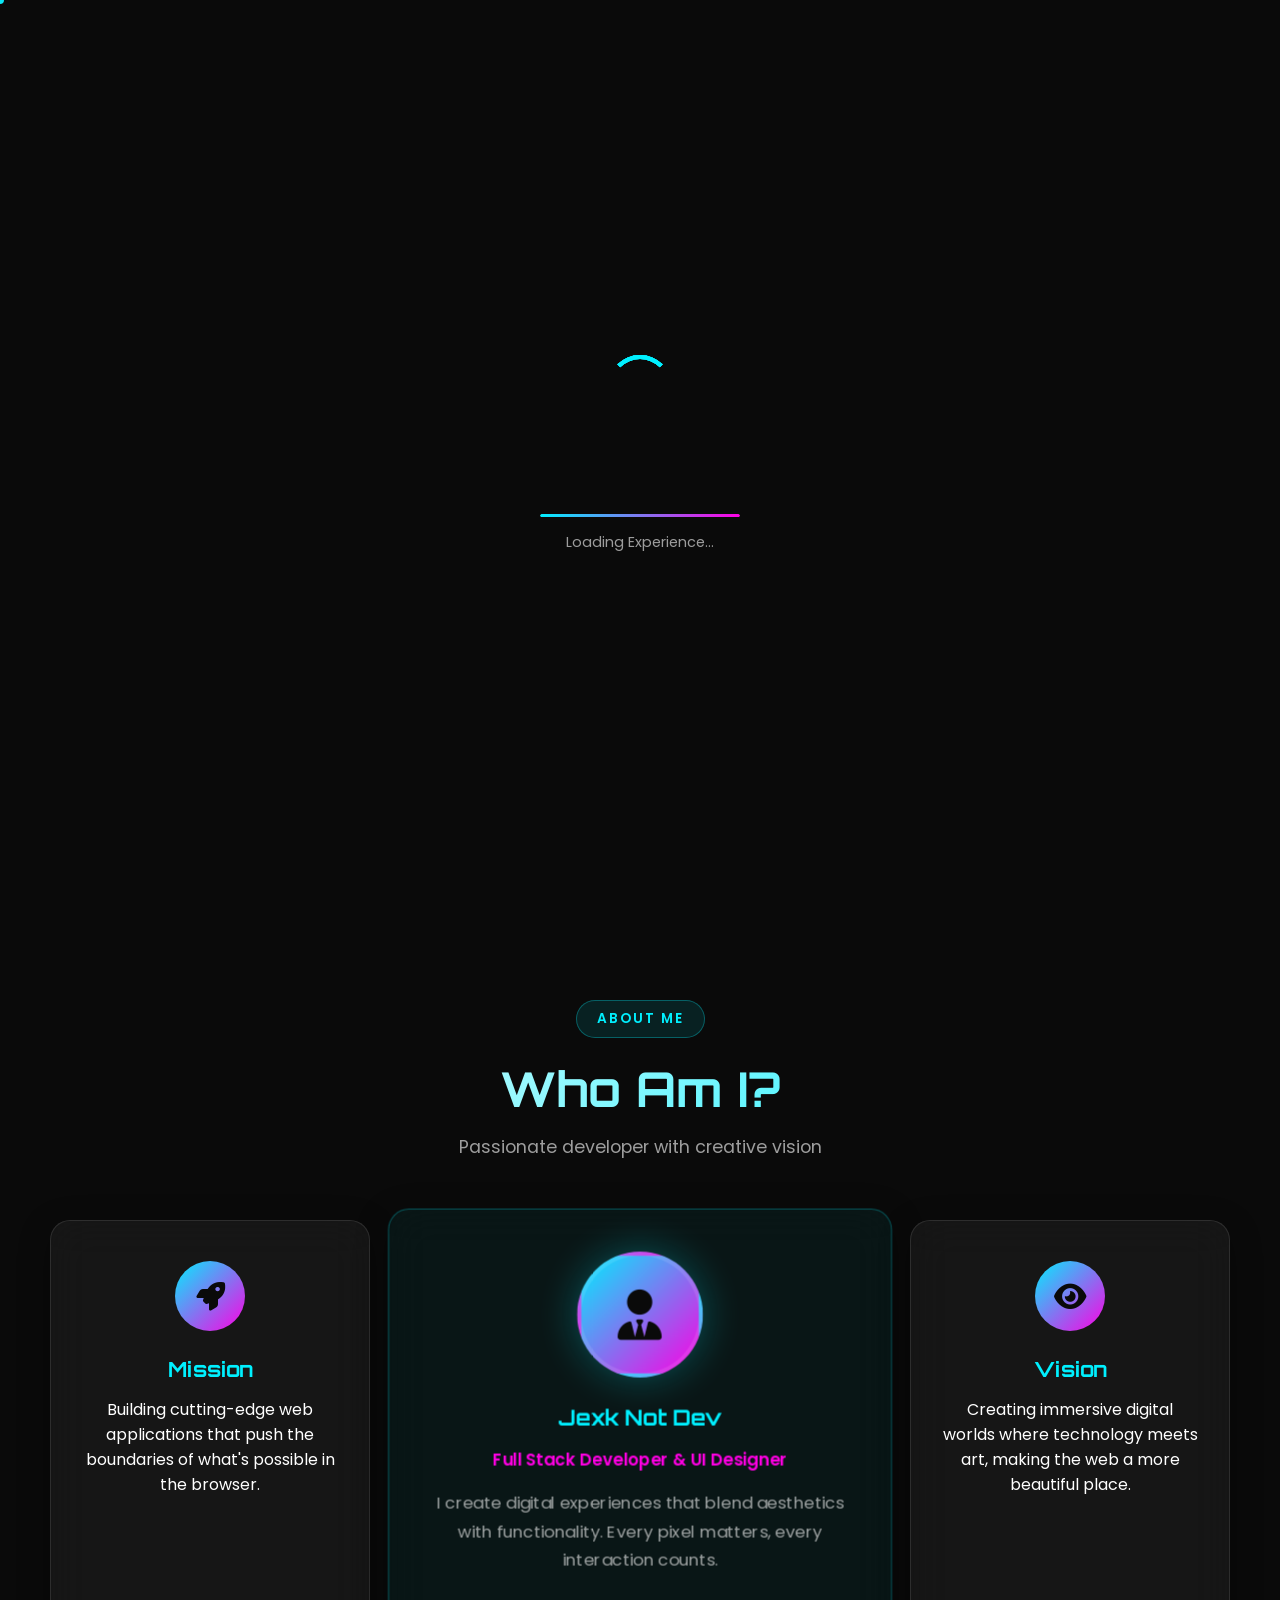
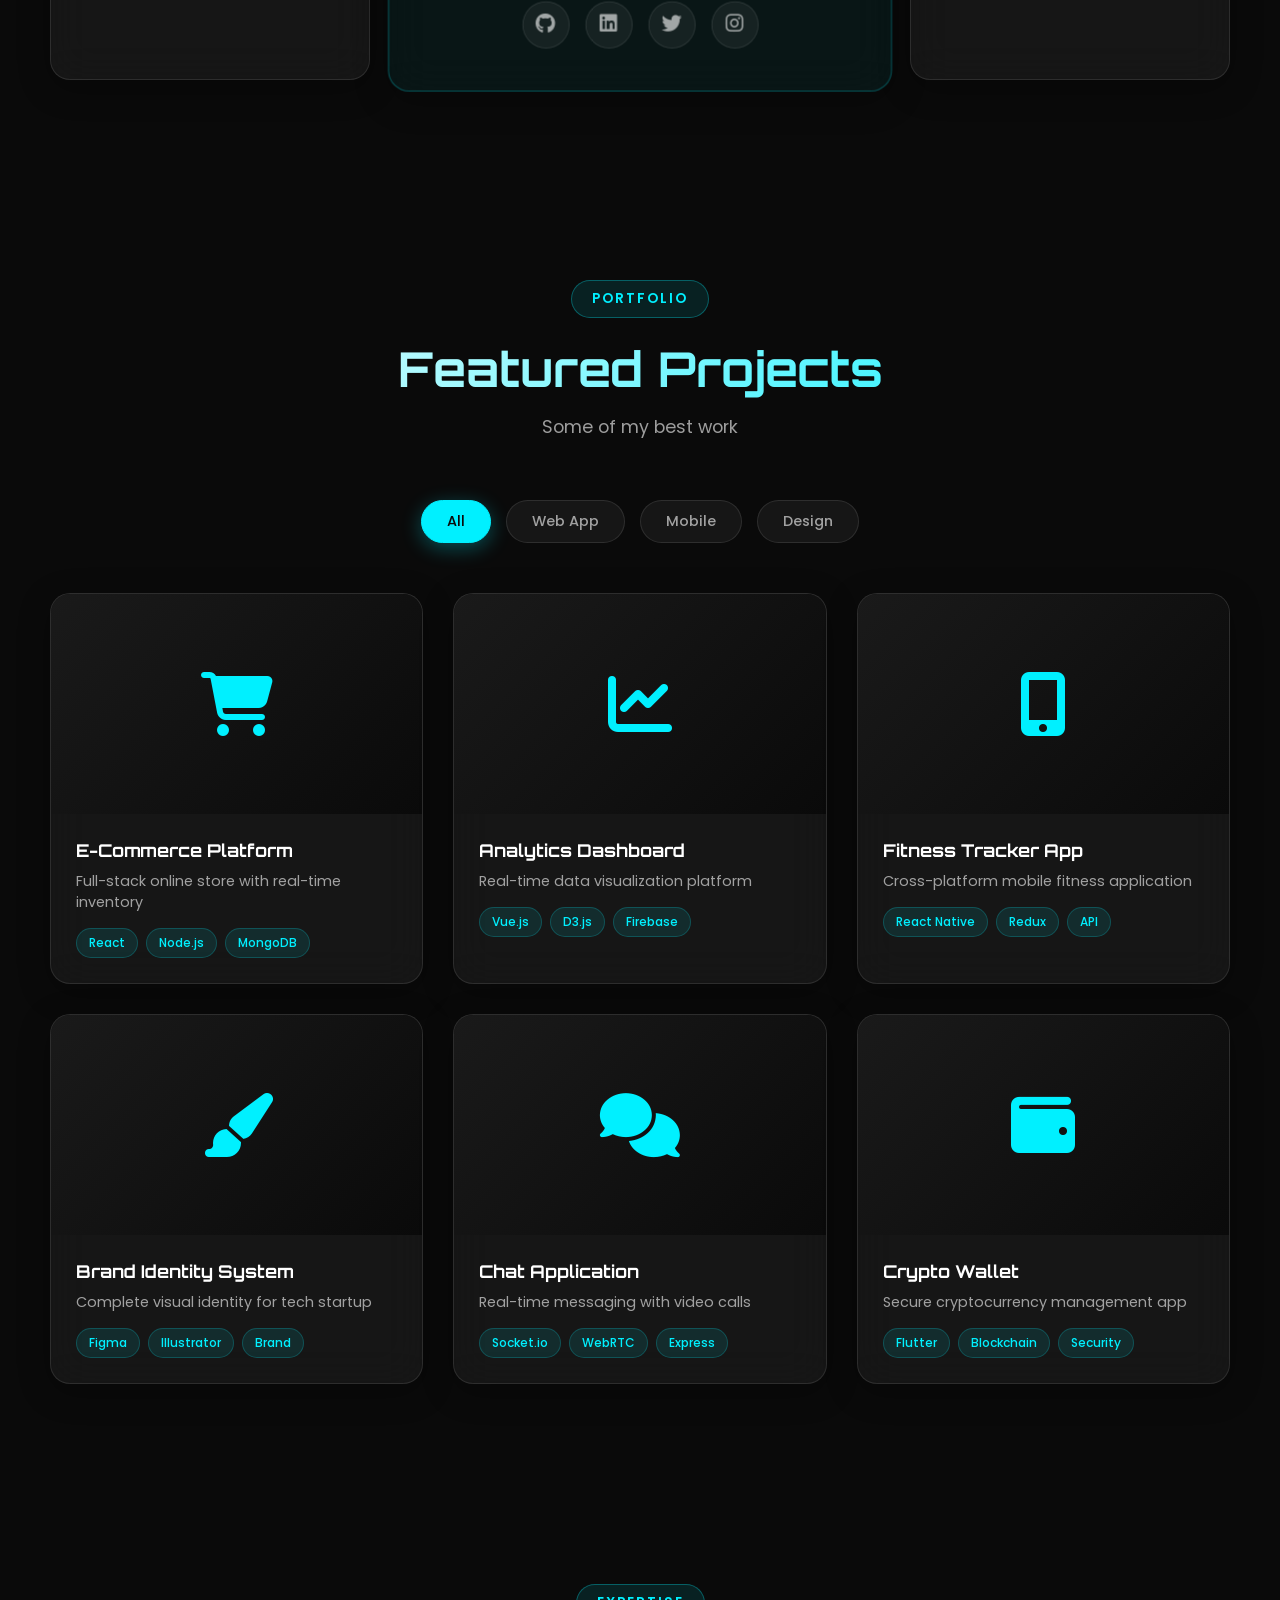
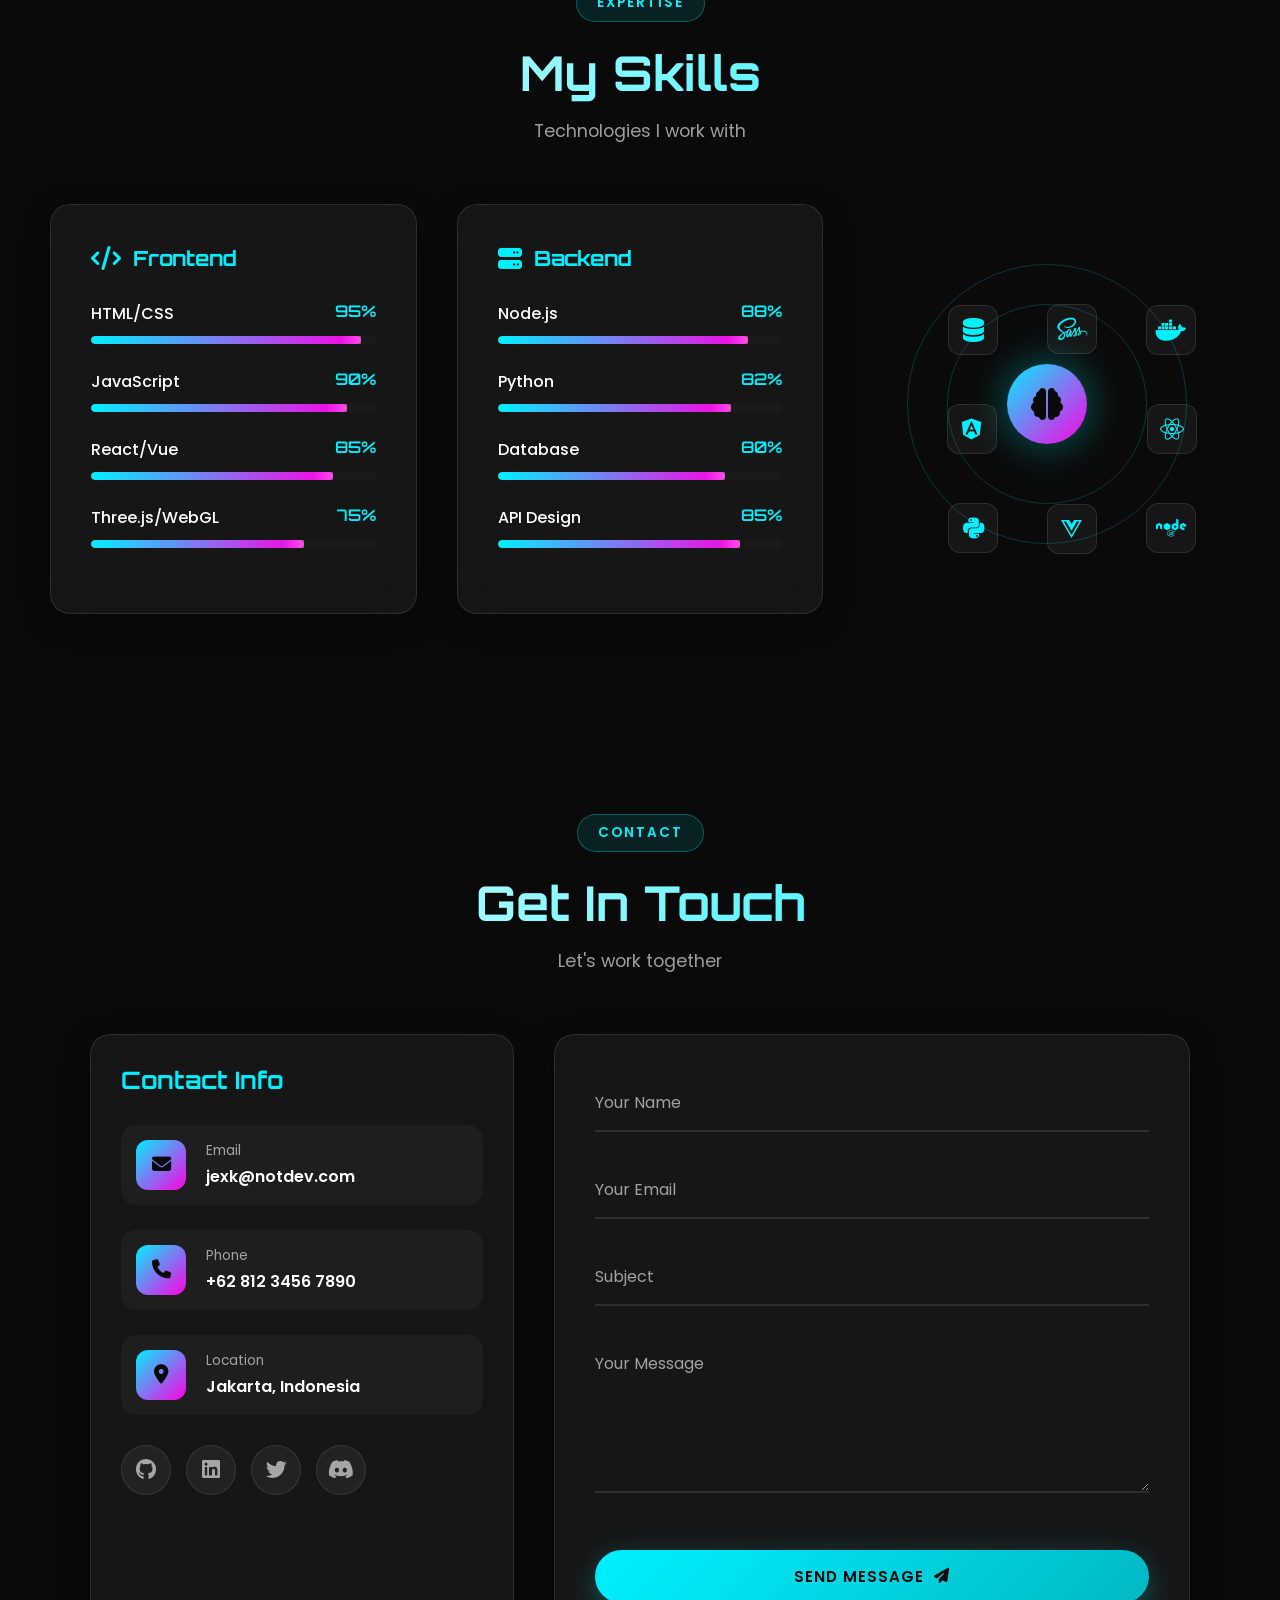
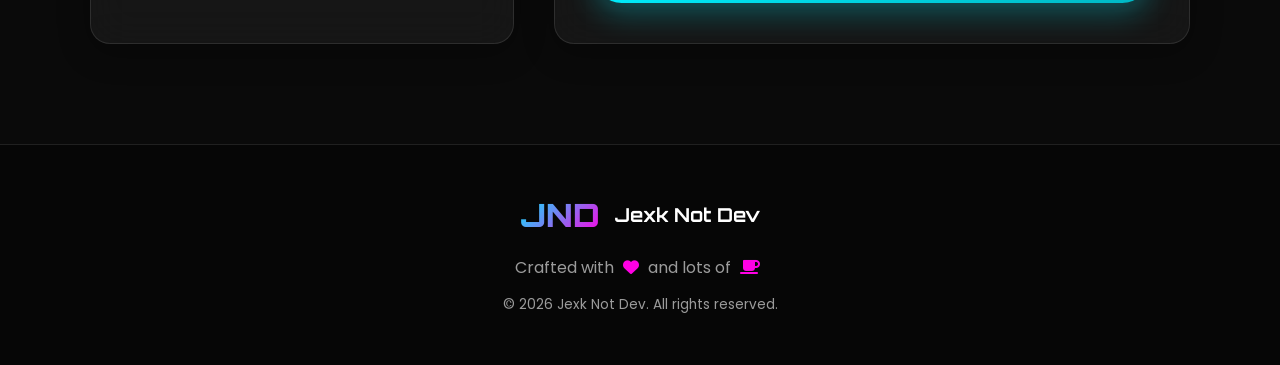
==== index.html @ 8bde88dd "Update index.html" ====
<!DOCTYPE html>
<html lang="id">
<head>
    <meta charset="UTF-8">
    <meta name="viewport" content="width=device-width, initial-scale=1.0">
    <title>Jexk Not Dev | Portfolio</title>
    <link rel="stylesheet" href="style.css">
    <link href="https://cdnjs.cloudflare.com/ajax/libs/font-awesome/6.4.0/css/all.min.css" rel="stylesheet">
    <link href="https://fonts.googleapis.com/css2?family=Orbitron:wght@400;700;900&family=Poppins:wght@300;400;500;600;700&display=swap" rel="stylesheet">
</head>
<body>
    <!-- Loading Screen -->
    <div id="loading-screen">
        <div class="loader-container">
            <div class="loader-ring">
                <div></div>
                <div></div>
                <div></div>
                <div></div>
            </div>
            <div class="loader-text">
                <span>J</span><span>E</span><span>X</span><span>K</span>
                <span class="space"></span>
                <span>N</span><span>O</span><span>T</span>
                <span class="space"></span>
                <span>D</span><span>E</span><span>V</span>
            </div>
            <div class="loader-bar">
                <div class="loader-progress"></div>
            </div>
            <p class="loader-subtext">Loading Experience...</p>
        </div>
    </div>

    <!-- Video Background -->
    <div class="video-background">
        <video autoplay muted loop playsinline id="bg-video">
            <source src="https://jexk-cdn.vercel.app/file/jexk-cdn/1778606027481-ToolsDownloader_1778605988012.mp4" type="video/mp4">
        </video>
        <div class="video-overlay"></div>
        <div class="particles-container" id="particles"></div>
    </div>

    <!-- Custom Cursor -->
    <div class="cursor-dot"></div>
    <div class="cursor-outline"></div>

    <!-- Navigation -->
    <nav class="navbar" id="navbar">
        <div class="nav-brand">
            <div class="logo-3d">
                <span class="logo-text">JND</span>
            </div>
            <span class="brand-text">Jexk Not Dev</span>
        </div>
        <ul class="nav-menu" id="nav-menu">
            <li><a href="#home" class="nav-link active" data-text="Home">Home</a></li>
            <li><a href="#about" class="nav-link" data-text="About">About</a></li>
            <li><a href="#projects" class="nav-link" data-text="Projects">Projects</a></li>
            <li><a href="#skills" class="nav-link" data-text="Skills">Skills</a></li>
            <li><a href="#contact" class="nav-link" data-text="Contact">Contact</a></li>
        </ul>
        <div class="hamburger" id="hamburger">
            <span class="bar"></span>
            <span class="bar"></span>
            <span class="bar"></span>
        </div>
    </nav>

    <!-- Main Content -->
    <main>
        <!-- Hero Section -->
        <section id="home" class="hero">
            <div class="hero-content">
                <div class="hero-badge">
                    <i class="fas fa-code"></i>
                    <span>Full Stack Developer</span>
                </div>
                <h1 class="hero-title">
                    <span class="title-line">JEXK</span>
                    <span class="title-line highlight">NOT DEV</span>
                </h1>
                <p class="hero-subtitle">Crafting Digital Experiences with Code & Creativity</p>
                <div class="hero-description">
                    <p>Transforming ideas into immersive web experiences. Specializing in modern web technologies, 
                    3D visuals, and interactive interfaces that leave lasting impressions.</p>
                </div>
                <div class="hero-buttons">
                    <a href="#projects" class="btn btn-primary">
                        <span>View Projects</span>
                        <i class="fas fa-arrow-right"></i>
                    </a>
                    <a href="#contact" class="btn btn-secondary">
                        <span>Get In Touch</span>
                        <i class="fas fa-paper-plane"></i>
                    </a>
                </div>
                <div class="hero-stats">
                    <div class="stat-item">
                        <span class="stat-number" data-target="50">0</span>
                        <span class="stat-label">Projects</span>
                    </div>
                    <div class="stat-item">
                        <span class="stat-number" data-target="30">0</span>
                        <span class="stat-label">Clients</span>
                    </div>
                    <div class="stat-item">
                        <span class="stat-number" data-target="5">0</span>
                        <span class="stat-label">Years Exp</span>
                    </div>
                </div>
            </div>
            <div class="hero-3d-container">
                <div class="floating-card card-1">
                    <i class="fab fa-react"></i>
                    <span>React</span>
                </div>
                <div class="floating-card card-2">
                    <i class="fab fa-js"></i>
                    <span>JavaScript</span>
                </div>
                <div class="floating-card card-3">
                    <i class="fab fa-node"></i>
                    <span>Node.js</span>
                </div>
                <div class="floating-card card-4">
                    <i class="fab fa-python"></i>
                    <span>Python</span>
                </div>
                <div class="hero-avatar">
                    <div class="avatar-ring"></div>
                    <div class="avatar-inner">
                        <i class="fas fa-user-astronaut"></i>
                    </div>
                </div>
            </div>
            <div class="scroll-indicator">
                <div class="mouse">
                    <div class="wheel"></div>
                </div>
                <span>Scroll Down</span>
            </div>
        </section>

        <!-- About Section -->
        <section id="about" class="about">
            <div class="section-header">
                <span class="section-tag">About Me</span>
                <h2 class="section-title">Who Am I?</h2>
                <p class="section-subtitle">Passionate developer with creative vision</p>
            </div>
            <div class="about-content">
                <div class="about-card glass-card">
                    <div class="about-icon">
                        <i class="fas fa-rocket"></i>
                    </div>
                    <h3>Mission</h3>
                    <p>Building cutting-edge web applications that push the boundaries of what's possible in the browser.</p>
                </div>
                <div class="about-card glass-card featured">
                    <div class="about-image">
                        <div class="image-frame">
                            <i class="fas fa-user-tie"></i>
                        </div>
                    </div>
                    <h3>Jexk Not Dev</h3>
                    <p class="about-role">Full Stack Developer & UI Designer</p>
                    <p class="about-bio">I create digital experiences that blend aesthetics with functionality. Every pixel matters, every interaction counts.</p>
                    <div class="about-social">
                        <a href="#" class="social-btn"><i class="fab fa-github"></i></a>
                        <a href="#" class="social-btn"><i class="fab fa-linkedin"></i></a>
                        <a href="#" class="social-btn"><i class="fab fa-twitter"></i></a>
                        <a href="#" class="social-btn"><i class="fab fa-instagram"></i></a>
                    </div>
                </div>
                <div class="about-card glass-card">
                    <div class="about-icon">
                        <i class="fas fa-eye"></i>
                    </div>
                    <h3>Vision</h3>
                    <p>Creating immersive digital worlds where technology meets art, making the web a more beautiful place.</p>
                </div>
            </div>
        </section>

        <!-- Projects Section -->
        <section id="projects" class="projects">
            <div class="section-header">
                <span class="section-tag">Portfolio</span>
                <h2 class="section-title">Featured Projects</h2>
                <p class="section-subtitle">Some of my best work</p>
            </div>
            <div class="projects-filter">
                <button class="filter-btn active" data-filter="all">All</button>
                <button class="filter-btn" data-filter="web">Web App</button>
                <button class="filter-btn" data-filter="mobile">Mobile</button>
                <button class="filter-btn" data-filter="design">Design</button>
            </div>
            <div class="projects-grid">
                <div class="project-card glass-card" data-category="web">
                    <div class="project-image">
                        <div class="project-placeholder">
                            <i class="fas fa-shopping-cart"></i>
                        </div>
                        <div class="project-overlay">
                            <a href="#" class="project-link"><i class="fas fa-external-link-alt"></i></a>
                            <a href="#" class="project-link"><i class="fab fa-github"></i></a>
                        </div>
                    </div>
                    <div class="project-info">
                        <h3>E-Commerce Platform</h3>
                        <p>Full-stack online store with real-time inventory</p>
                        <div class="project-tags">
                            <span>React</span>
                            <span>Node.js</span>
                            <span>MongoDB</span>
                        </div>
                    </div>
                </div>
                <div class="project-card glass-card" data-category="web">
                    <div class="project-image">
                        <div class="project-placeholder">
                            <i class="fas fa-chart-line"></i>
                        </div>
                        <div class="project-overlay">
                            <a href="#" class="project-link"><i class="fas fa-external-link-alt"></i></a>
                            <a href="#" class="project-link"><i class="fab fa-github"></i></a>
                        </div>
                    </div>
                    <div class="project-info">
                        <h3>Analytics Dashboard</h3>
                        <p>Real-time data visualization platform</p>
                        <div class="project-tags">
                            <span>Vue.js</span>
                            <span>D3.js</span>
                            <span>Firebase</span>
                        </div>
                    </div>
                </div>
                <div class="project-card glass-card" data-category="mobile">
                    <div class="project-image">
                        <div class="project-placeholder">
                            <i class="fas fa-mobile-alt"></i>
                        </div>
                        <div class="project-overlay">
                            <a href="#" class="project-link"><i class="fas fa-external-link-alt"></i></a>
                            <a href="#" class="project-link"><i class="fab fa-github"></i></a>
                        </div>
                    </div>
                    <div class="project-info">
                        <h3>Fitness Tracker App</h3>
                        <p>Cross-platform mobile fitness application</p>
                        <div class="project-tags">
                            <span>React Native</span>
                            <span>Redux</span>
                            <span>API</span>
                        </div>
                    </div>
                </div>
                <div class="project-card glass-card" data-category="design">
                    <div class="project-image">
                        <div class="project-placeholder">
                            <i class="fas fa-paint-brush"></i>
                        </div>
                        <div class="project-overlay">
                            <a href="#" class="project-link"><i class="fas fa-external-link-alt"></i></a>
                            <a href="#" class="project-link"><i class="fab fa-github"></i></a>
                        </div>
                    </div>
                    <div class="project-info">
                        <h3>Brand Identity System</h3>
                        <p>Complete visual identity for tech startup</p>
                        <div class="project-tags">
                            <span>Figma</span>
                            <span>Illustrator</span>
                            <span>Brand</span>
                        </div>
                    </div>
                </div>
                <div class="project-card glass-card" data-category="web">
                    <div class="project-image">
                        <div class="project-placeholder">
                            <i class="fas fa-comments"></i>
                        </div>
                        <div class="project-overlay">
                            <a href="#" class="project-link"><i class="fas fa-external-link-alt"></i></a>
                            <a href="#" class="project-link"><i class="fab fa-github"></i></a>
                        </div>
                    </div>
                    <div class="project-info">
                        <h3>Chat Application</h3>
                        <p>Real-time messaging with video calls</p>
                        <div class="project-tags">
                            <span>Socket.io</span>
                            <span>WebRTC</span>
                            <span>Express</span>
                        </div>
                    </div>
                </div>
                <div class="project-card glass-card" data-category="mobile">
                    <div class="project-image">
                        <div class="project-placeholder">
                            <i class="fas fa-wallet"></i>
                        </div>
                        <div class="project-overlay">
                            <a href="#" class="project-link"><i class="fas fa-external-link-alt"></i></a>
                            <a href="#" class="project-link"><i class="fab fa-github"></i></a>
                        </div>
                    </div>
                    <div class="project-info">
                        <h3>Crypto Wallet</h3>
                        <p>Secure cryptocurrency management app</p>
                        <div class="project-tags">
                            <span>Flutter</span>
                            <span>Blockchain</span>
                            <span>Security</span>
                        </div>
                    </div>
                </div>
            </div>
        </section>

        <!-- Skills Section -->
        <section id="skills" class="skills">
            <div class="section-header">
                <span class="section-tag">Expertise</span>
                <h2 class="section-title">My Skills</h2>
                <p class="section-subtitle">Technologies I work with</p>
            </div>
            <div class="skills-content">
                <div class="skills-category glass-card">
                    <h3><i class="fas fa-code"></i> Frontend</h3>
                    <div class="skill-item">
                        <div class="skill-info">
                            <span class="skill-name">HTML/CSS</span>
                            <span class="skill-percent">95%</span>
                        </div>
                        <div class="skill-bar">
                            <div class="skill-progress" data-width="95"></div>
                        </div>
                    </div>
                    <div class="skill-item">
                        <div class="skill-info">
                            <span class="skill-name">JavaScript</span>
                            <span class="skill-percent">90%</span>
                        </div>
                        <div class="skill-bar">
                            <div class="skill-progress" data-width="90"></div>
                        </div>
                    </div>
                    <div class="skill-item">
                        <div class="skill-info">
                            <span class="skill-name">React/Vue</span>
                            <span class="skill-percent">85%</span>
                        </div>
                        <div class="skill-bar">
                            <div class="skill-progress" data-width="85"></div>
                        </div>
                    </div>
                    <div class="skill-item">
                        <div class="skill-info">
                            <span class="skill-name">Three.js/WebGL</span>
                            <span class="skill-percent">75%</span>
                        </div>
                        <div class="skill-bar">
                            <div class="skill-progress" data-width="75"></div>
                        </div>
                    </div>
                </div>
                <div class="skills-category glass-card">
                    <h3><i class="fas fa-server"></i> Backend</h3>
                    <div class="skill-item">
                        <div class="skill-info">
                            <span class="skill-name">Node.js</span>
                            <span class="skill-percent">88%</span>
                        </div>
                        <div class="skill-bar">
                            <div class="skill-progress" data-width="88"></div>
                        </div>
                    </div>
                    <div class="skill-item">
                        <div class="skill-info">
                            <span class="skill-name">Python</span>
                            <span class="skill-percent">82%</span>
                        </div>
                        <div class="skill-bar">
                            <div class="skill-progress" data-width="82"></div>
                        </div>
                    </div>
                    <div class="skill-item">
                        <div class="skill-info">
                            <span class="skill-name">Database</span>
                            <span class="skill-percent">80%</span>
                        </div>
                        <div class="skill-bar">
                            <div class="skill-progress" data-width="80"></div>
                        </div>
                    </div>
                    <div class="skill-item">
                        <div class="skill-info">
                            <span class="skill-name">API Design</span>
                            <span class="skill-percent">85%</span>
                        </div>
                        <div class="skill-bar">
                            <div class="skill-progress" data-width="85"></div>
                        </div>
                    </div>
                </div>
                <div class="skills-orbit">
                    <div class="orbit-container">
                        <div class="orbit-center">
                            <i class="fas fa-brain"></i>
                        </div>
                        <div class="orbit-ring ring-1">
                            <div class="orbit-item" style="--angle: 0deg;"><i class="fab fa-react"></i></div>
                            <div class="orbit-item" style="--angle: 90deg;"><i class="fab fa-vuejs"></i></div>
                            <div class="orbit-item" style="--angle: 180deg;"><i class="fab fa-angular"></i></div>
                            <div class="orbit-item" style="--angle: 270deg;"><i class="fab fa-sass"></i></div>
                        </div>
                        <div class="orbit-ring ring-2">
                            <div class="orbit-item" style="--angle: 45deg;"><i class="fab fa-node"></i></div>
                            <div class="orbit-item" style="--angle: 135deg;"><i class="fab fa-python"></i></div>
                            <div class="orbit-item" style="--angle: 225deg;"><i class="fas fa-database"></i></div>
                            <div class="orbit-item" style="--angle: 315deg;"><i class="fab fa-docker"></i></div>
                        </div>
                    </div>
                </div>
            </div>
        </section>

        <!-- Contact Section -->
        <section id="contact" class="contact">
            <div class="section-header">
                <span class="section-tag">Contact</span>
                <h2 class="section-title">Get In Touch</h2>
                <p class="section-subtitle">Let's work together</p>
            </div>
            <div class="contact-content">
                <div class="contact-info glass-card">
                    <h3>Contact Info</h3>
                    <div class="contact-item">
                        <div class="contact-icon">
                            <i class="fas fa-envelope"></i>
                        </div>
                        <div class="contact-detail">
                            <span class="contact-label">Email</span>
                            <span class="contact-value">jexk@notdev.com</span>
                        </div>
                    </div>
                    <div class="contact-item">
                        <div class="contact-icon">
                            <i class="fas fa-phone"></i>
                        </div>
                        <div class="contact-detail">
                            <span class="contact-label">Phone</span>
                            <span class="contact-value">+62 812 3456 7890</span>
                        </div>
                    </div>
                    <div class="contact-item">
                        <div class="contact-icon">
                            <i class="fas fa-map-marker-alt"></i>
                        </div>
                        <div class="contact-detail">
                            <span class="contact-label">Location</span>
                            <span class="contact-value">Jakarta, Indonesia</span>
                        </div>
                    </div>
                    <div class="contact-social">
                        <a href="#" class="social-btn large"><i class="fab fa-github"></i></a>
                        <a href="#" class="social-btn large"><i class="fab fa-linkedin"></i></a>
                        <a href="#" class="social-btn large"><i class="fab fa-twitter"></i></a>
                        <a href="#" class="social-btn large"><i class="fab fa-discord"></i></a>
                    </div>
                </div>
                <div class="contact-form-container glass-card">
                    <form class="contact-form" id="contact-form">
                        <div class="form-group">
                            <input type="text" id="name" required>
                            <label for="name">Your Name</label>
                            <div class="form-line"></div>
                        </div>
                        <div class="form-group">
                            <input type="email" id="email" required>
                            <label for="email">Your Email</label>
                            <div class="form-line"></div>
                        </div>
                        <div class="form-group">
                            <input type="text" id="subject" required>
                            <label for="subject">Subject</label>
                            <div class="form-line"></div>
                        </div>
                        <div class="form-group">
                            <textarea id="message" rows="5" required></textarea>
                            <label for="message">Your Message</label>
                            <div class="form-line"></div>
                        </div>
                        <button type="submit" class="btn btn-primary btn-submit">
                            <span>Send Message</span>
                            <i class="fas fa-paper-plane"></i>
                        </button>
                    </form>
                </div>
            </div>
        </section>
    </main>

    <!-- Footer -->
    <footer class="footer">
        <div class="footer-content">
            <div class="footer-brand">
                <span class="logo-text">JND</span>
                <span>Jexk Not Dev</span>
            </div>
            <p class="footer-text">Crafted with <i class="fas fa-heart"></i> and lots of <i class="fas fa-coffee"></i></p>
            <p class="footer-copy">&copy; 2026 Jexk Not Dev. All rights reserved.</p>
        </div>
    </footer>

    <!-- Back to Top -->
    <button class="back-to-top" id="back-to-top">
        <i class="fas fa-arrow-up"></i>
    </button>

    <script src="script.js"></script>
</body>
</html>
---- style.css ----
/* ===== CSS VARIABLES ===== */
:root {
    --primary: #00f0ff;
    --primary-dark: #00b8c4;
    --secondary: #ff00e4;
    --accent: #ffe600;
    --dark: #0a0a0a;
    --dark-light: #111111;
    --dark-lighter: #1a1a1a;
    --glass: rgba(255, 255, 255, 0.05);
    --glass-border: rgba(255, 255, 255, 0.1);
    --text: #ffffff;
    --text-muted: rgba(255, 255, 255, 0.6);
    --font-heading: 'Orbitron', sans-serif;
    --font-body: 'Poppins', sans-serif;
    --transition: all 0.3s cubic-bezier(0.4, 0, 0.2, 1);
    --shadow: 0 8px 32px rgba(0, 0, 0, 0.3);
}

/* ===== RESET & BASE ===== */
* {
    margin: 0;
    padding: 0;
    box-sizing: border-box;
}

html {
    scroll-behavior: smooth;
    font-size: 16px;
}

body {
    font-family: var(--font-body);
    background: var(--dark);
    color: var(--text);
    overflow-x: hidden;
    cursor: none;
}

a {
    text-decoration: none;
    color: inherit;
}

ul {
    list-style: none;
}

/* ===== CUSTOM CURSOR ===== */
.cursor-dot {
    width: 8px;
    height: 8px;
    background: var(--primary);
    border-radius: 50%;
    position: fixed;
    pointer-events: none;
    z-index: 99999;
    transform: translate(-50%, -50%);
    transition: width 0.2s, height 0.2s;
    mix-blend-mode: difference;
}

.cursor-outline {
    width: 40px;
    height: 40px;
    border: 2px solid var(--primary);
    border-radius: 50%;
    position: fixed;
    pointer-events: none;
    z-index: 99998;
    transform: translate(-50%, -50%);
    transition: width 0.3s, height 0.3s, border-color 0.3s;
    opacity: 0.5;
}

body:hover .cursor-dot,
body:hover .cursor-outline {
    opacity: 1;
}

/* ===== LOADING SCREEN ===== */
#loading-screen {
    position: fixed;
    top: 0;
    left: 0;
    width: 100%;
    height: 100%;
    background: var(--dark);
    z-index: 99999;
    display: flex;
    align-items: center;
    justify-content: center;
    flex-direction: column;
}

.loader-container {
    text-align: center;
}

.loader-ring {
    display: inline-block;
    position: relative;
    width: 80px;
    height: 80px;
    margin-bottom: 30px;
}

.loader-ring div {
    box-sizing: border-box;
    display: block;
    position: absolute;
    width: 64px;
    height: 64px;
    margin: 8px;
    border: 4px solid var(--primary);
    border-radius: 50%;
    animation: loader-ring 1.2s cubic-bezier(0.5, 0, 0.5, 1) infinite;
    border-color: var(--primary) transparent transparent transparent;
}

.loader-ring div:nth-child(1) { animation-delay: -0.45s; }
.loader-ring div:nth-child(2) { animation-delay: -0.3s; }
.loader-ring div:nth-child(3) { animation-delay: -0.15s; }

@keyframes loader-ring {
    0% { transform: rotate(0deg); }
    100% { transform: rotate(360deg); }
}

.loader-text {
    font-family: var(--font-heading);
    font-size: 1.5rem;
    font-weight: 700;
    letter-spacing: 8px;
    margin-bottom: 20px;
}

.loader-text span {
    display: inline-block;
    animation: loader-text 1.5s ease-in-out infinite;
    opacity: 0;
}

.loader-text span:nth-child(1) { animation-delay: 0.1s; }
.loader-text span:nth-child(2) { animation-delay: 0.2s; }
.loader-text span:nth-child(3) { animation-delay: 0.3s; }
.loader-text span:nth-child(4) { animation-delay: 0.4s; }
.loader-text span:nth-child(6) { animation-delay: 0.5s; }
.loader-text span:nth-child(7) { animation-delay: 0.6s; }
.loader-text span:nth-child(8) { animation-delay: 0.7s; }
.loader-text span:nth-child(10) { animation-delay: 0.8s; }
.loader-text span:nth-child(11) { animation-delay: 0.9s; }
.loader-text span:nth-child(12) { animation-delay: 1.0s; }

.loader-text .space {
    width: 15px;
}

@keyframes loader-text {
    0%, 100% { opacity: 0; transform: translateY(0); }
    50% { opacity: 1; transform: translateY(-10px); }
}

.loader-bar {
    width: 200px;
    height: 3px;
    background: var(--dark-lighter);
    border-radius: 3px;
    margin: 0 auto 15px;
    overflow: hidden;
}

.loader-progress {
    width: 0%;
    height: 100%;
    background: linear-gradient(90deg, var(--primary), var(--secondary));
    border-radius: 3px;
    animation: loader-progress 2s ease-in-out forwards;
}

@keyframes loader-progress {
    0% { width: 0%; }
    50% { width: 70%; }
    100% { width: 100%; }
}

.loader-subtext {
    color: var(--text-muted);
    font-size: 0.9rem;
    animation: pulse 1.5s ease-in-out infinite;
}

@keyframes pulse {
    0%, 100% { opacity: 0.5; }
    50% { opacity: 1; }
}

/* ===== VIDEO BACKGROUND ===== */
.video-background {
    position: fixed;
    top: 0;
    left: 0;
    width: 100%;
    height: 100%;
    z-index: -1;
    overflow: hidden;
}

.video-background video {
    min-width: 100%;
    min-height: 100%;
    width: auto;
    height: auto;
    position: absolute;
    top: 50%;
    left: 50%;
    transform: translate(-50%, -50%);
    object-fit: cover;
}

.video-overlay {
    position: absolute;
    top: 0;
    left: 0;
    width: 100%;
    height: 100%;
    background: linear-gradient(
        135deg,
        rgba(10, 10, 10, 0.9) 0%,
        rgba(10, 10, 10, 0.7) 50%,
        rgba(10, 10, 10, 0.9) 100%
    );
    backdrop-filter: blur(2px);
}

.particles-container {
    position: absolute;
    top: 0;
    left: 0;
    width: 100%;
    height: 100%;
    pointer-events: none;
    overflow: hidden;
}

.particle {
    position: absolute;
    width: 4px;
    height: 4px;
    background: var(--primary);
    border-radius: 50%;
    opacity: 0.6;
    animation: float-particle linear infinite;
}

@keyframes float-particle {
    0% {
        transform: translateY(100vh) translateX(0);
        opacity: 0;
    }
    10% {
        opacity: 0.6;
    }
    90% {
        opacity: 0.6;
    }
    100% {
        transform: translateY(-100vh) translateX(100px);
        opacity: 0;
    }
}

/* ===== GLASS CARD ===== */
.glass-card {
    background: var(--glass);
    backdrop-filter: blur(20px);
    -webkit-backdrop-filter: blur(20px);
    border: 1px solid var(--glass-border);
    border-radius: 20px;
    padding: 30px;
    transition: var(--transition);
    box-shadow: var(--shadow);
}

.glass-card:hover {
    background: rgba(255, 255, 255, 0.08);
    border-color: rgba(0, 240, 255, 0.3);
    transform: translateY(-5px);
    box-shadow: 0 20px 60px rgba(0, 240, 255, 0.1);
}

/* ===== NAVIGATION ===== */
.navbar {
    position: fixed;
    top: 0;
    left: 0;
    width: 100%;
    padding: 20px 50px;
    display: flex;
    justify-content: space-between;
    align-items: center;
    z-index: 1000;
    transition: var(--transition);
    background: transparent;
}

.navbar.scrolled {
    background: rgba(10, 10, 10, 0.8);
    backdrop-filter: blur(20px);
    padding: 15px 50px;
    box-shadow: 0 5px 30px rgba(0, 0, 0, 0.3);
}

.nav-brand {
    display: flex;
    align-items: center;
    gap: 15px;
}

.logo-3d {
    width: 50px;
    height: 50px;
    background: linear-gradient(135deg, var(--primary), var(--secondary));
    border-radius: 12px;
    display: flex;
    align-items: center;
    justify-content: center;
    transform-style: preserve-3d;
    animation: logo-float 3s ease-in-out infinite;
    box-shadow: 0 10px 30px rgba(0, 240, 255, 0.3);
}

@keyframes logo-float {
    0%, 100% { transform: translateY(0) rotateY(0deg); }
    50% { transform: translateY(-10px) rotateY(10deg); }
}

.logo-text {
    font-family: var(--font-heading);
    font-weight: 900;
    font-size: 1.2rem;
    color: var(--dark);
}

.brand-text {
    font-family: var(--font-heading);
    font-size: 1.2rem;
    font-weight: 700;
    background: linear-gradient(135deg, var(--primary), var(--secondary));
    -webkit-background-clip: text;
    -webkit-text-fill-color: transparent;
    background-clip: text;
}

.nav-menu {
    display: flex;
    gap: 40px;
}

.nav-link {
    font-family: var(--font-body);
    font-size: 0.95rem;
    font-weight: 500;
    color: var(--text-muted);
    position: relative;
    padding: 5px 0;
    transition: var(--transition);
}

.nav-link::before {
    content: attr(data-text);
    position: absolute;
    top: 0;
    left: 0;
    width: 0;
    overflow: hidden;
    color: var(--primary);
    transition: width 0.3s ease;
    white-space: nowrap;
}

.nav-link:hover::before,
.nav-link.active::before {
    width: 100%;
}

.nav-link:hover,
.nav-link.active {
    color: var(--primary);
}

.nav-link::after {
    content: '';
    position: absolute;
    bottom: -5px;
    left: 0;
    width: 0;
    height: 2px;
    background: linear-gradient(90deg, var(--primary), var(--secondary));
    transition: width 0.3s ease;
}

.nav-link:hover::after,
.nav-link.active::after {
    width: 100%;
}

.hamburger {
    display: none;
    flex-direction: column;
    gap: 6px;
    cursor: pointer;
    z-index: 1001;
}

.bar {
    width: 30px;
    height: 2px;
    background: var(--text);
    transition: var(--transition);
    border-radius: 2px;
}

.hamburger.active .bar:nth-child(1) {
    transform: rotate(45deg) translate(5px, 6px);
}

.hamburger.active .bar:nth-child(2) {
    opacity: 0;
}

.hamburger.active .bar:nth-child(3) {
    transform: rotate(-45deg) translate(5px, -6px);
}

/* ===== BUTTONS ===== */
.btn {
    display: inline-flex;
    align-items: center;
    gap: 10px;
    padding: 15px 35px;
    border-radius: 50px;
    font-family: var(--font-body);
    font-size: 0.95rem;
    font-weight: 600;
    border: none;
    cursor: none;
    position: relative;
    overflow: hidden;
    transition: var(--transition);
    text-transform: uppercase;
    letter-spacing: 1px;
}

.btn-primary {
    background: linear-gradient(135deg, var(--primary), var(--primary-dark));
    color: var(--dark);
    box-shadow: 0 10px 30px rgba(0, 240, 255, 0.3);
}

.btn-primary:hover {
    transform: translateY(-3px);
    box-shadow: 0 15px 40px rgba(0, 240, 255, 0.4);
}

.btn-secondary {
    background: transparent;
    color: var(--text);
    border: 2px solid var(--glass-border);
}

.btn-secondary:hover {
    border-color: var(--primary);
    color: var(--primary);
    transform: translateY(-3px);
}

.btn-submit {
    width: 100%;
    justify-content: center;
    margin-top: 20px;
}

/* ===== SECTIONS COMMON ===== */
section {
    padding: 100px 50px;
    position: relative;
}

.section-header {
    text-align: center;
    margin-bottom: 60px;
}

.section-tag {
    display: inline-block;
    padding: 8px 20px;
    background: rgba(0, 240, 255, 0.1);
    border: 1px solid rgba(0, 240, 255, 0.3);
    border-radius: 50px;
    font-size: 0.85rem;
    font-weight: 600;
    color: var(--primary);
    text-transform: uppercase;
    letter-spacing: 2px;
    margin-bottom: 20px;
}

.section-title {
    font-family: var(--font-heading);
    font-size: 3rem;
    font-weight: 700;
    margin-bottom: 15px;
    background: linear-gradient(135deg, var(--text), var(--primary));
    -webkit-background-clip: text;
    -webkit-text-fill-color: transparent;
    background-clip: text;
}

.section-subtitle {
    color: var(--text-muted);
    font-size: 1.1rem;
}

/* ===== HERO SECTION ===== */
.hero {
    min-height: 100vh;
    display: flex;
    align-items: center;
    justify-content: space-between;
    padding: 120px 50px 80px;
    gap: 50px;
}

.hero-content {
    flex: 1;
    max-width: 600px;
}

.hero-badge {
    display: inline-flex;
    align-items: center;
    gap: 10px;
    padding: 10px 25px;
    background: rgba(0, 240, 255, 0.1);
    border: 1px solid rgba(0, 240, 255, 0.3);
    border-radius: 50px;
    font-size: 0.9rem;
    font-weight: 500;
    color: var(--primary);
    margin-bottom: 30px;
    animation: badge-glow 2s ease-in-out infinite;
}

@keyframes badge-glow {
    0%, 100% { box-shadow: 0 0 20px rgba(0, 240, 255, 0.2); }
    50% { box-shadow: 0 0 40px rgba(0, 240, 255, 0.4); }
}

.hero-title {
    font-family: var(--font-heading);
    font-size: 4.5rem;
    font-weight: 900;
    line-height: 1.1;
    margin-bottom: 20px;
}

.title-line {
    display: block;
}

.title-line.highlight {
    background: linear-gradient(135deg, var(--primary), var(--secondary));
    -webkit-background-clip: text;
    -webkit-text-fill-color: transparent;
    background-clip: text;
    animation: text-shine 3s linear infinite;
    background-size: 200% auto;
}

@keyframes text-shine {
    0% { background-position: 0% center; }
    100% { background-position: 200% center; }
}

.hero-subtitle {
    font-size: 1.3rem;
    color: var(--text-muted);
    margin-bottom: 20px;
    font-weight: 300;
}

.hero-description {
    margin-bottom: 35px;
}

.hero-description p {
    color: var(--text-muted);
    line-height: 1.8;
    font-size: 1rem;
}

.hero-buttons {
    display: flex;
    gap: 20px;
    margin-bottom: 50px;
}

.hero-stats {
    display: flex;
    gap: 40px;
}

.stat-item {
    text-align: center;
}

.stat-number {
    display: block;
    font-family: var(--font-heading);
    font-size: 2.5rem;
    font-weight: 700;
    color: var(--primary);
    line-height: 1;
}

.stat-label {
    font-size: 0.85rem;
    color: var(--text-muted);
    text-transform: uppercase;
    letter-spacing: 1px;
}

/* Hero 3D Container */
.hero-3d-container {
    flex: 1;
    max-width: 500px;
    height: 500px;
    position: relative;
    display: flex;
    align-items: center;
    justify-content: center;
}

.floating-card {
    position: absolute;
    width: 100px;
    height: 100px;
    background: var(--glass);
    backdrop-filter: blur(10px);
    border: 1px solid var(--glass-border);
    border-radius: 20px;
    display: flex;
    flex-direction: column;
    align-items: center;
    justify-content: center;
    gap: 8px;
    font-size: 0.8rem;
    color: var(--text-muted);
    animation: float 6s ease-in-out infinite;
    transition: var(--transition);
}

.floating-card i {
    font-size: 2rem;
    color: var(--primary);
}

.floating-card:hover {
    background: rgba(0, 240, 255, 0.1);
    border-color: var(--primary);
    transform: scale(1.1);
}

.card-1 { top: 10%; left: 10%; animation-delay: 0s; }
.card-2 { top: 10%; right: 10%; animation-delay: 1.5s; }
.card-3 { bottom: 10%; left: 10%; animation-delay: 3s; }
.card-4 { bottom: 10%; right: 10%; animation-delay: 4.5s; }

@keyframes float {
    0%, 100% { transform: translateY(0) rotate(0deg); }
    50% { transform: translateY(-20px) rotate(5deg); }
}

.hero-avatar {
    position: relative;
    width: 200px;
    height: 200px;
}

.avatar-ring {
    position: absolute;
    top: -10px;
    left: -10px;
    right: -10px;
    bottom: -10px;
    border: 2px solid transparent;
    border-top-color: var(--primary);
    border-radius: 50%;
    animation: spin 10s linear infinite;
}

.avatar-ring::before {
    content: '';
    position: absolute;
    top: 5px;
    left: 5px;
    right: 5px;
    bottom: 5px;
    border: 2px solid transparent;
    border-bottom-color: var(--secondary);
    border-radius: 50%;
    animation: spin 15s linear infinite reverse;
}

@keyframes spin {
    0% { transform: rotate(0deg); }
    100% { transform: rotate(360deg); }
}

.avatar-inner {
    width: 100%;
    height: 100%;
    background: linear-gradient(135deg, var(--dark-lighter), var(--dark));
    border-radius: 50%;
    display: flex;
    align-items: center;
    justify-content: center;
    border: 2px solid var(--glass-border);
    box-shadow: 0 0 60px rgba(0, 240, 255, 0.2);
}

.avatar-inner i {
    font-size: 5rem;
    background: linear-gradient(135deg, var(--primary), var(--secondary));
    -webkit-background-clip: text;
    -webkit-text-fill-color: transparent;
    background-clip: text;
}

/* Scroll Indicator */
.scroll-indicator {
    position: absolute;
    bottom: 30px;
    left: 50%;
    transform: translateX(-50%);
    display: flex;
    flex-direction: column;
    align-items: center;
    gap: 10px;
    color: var(--text-muted);
    font-size: 0.8rem;
    animation: bounce 2s infinite;
}

.mouse {
    width: 25px;
    height: 40px;
    border: 2px solid var(--text-muted);
    border-radius: 15px;
    display: flex;
    justify-content: center;
    padding-top: 8px;
}

.wheel {
    width: 4px;
    height: 8px;
    background: var(--primary);
    border-radius: 2px;
    animation: scroll-wheel 1.5s ease-in-out infinite;
}

@keyframes scroll-wheel {
    0% { transform: translateY(0); opacity: 1; }
    100% { transform: translateY(15px); opacity: 0; }
}

@keyframes bounce {
    0%, 100% { transform: translateX(-50%) translateY(0); }
    50% { transform: translateX(-50%) translateY(-10px); }
}

/* ===== ABOUT SECTION ===== */
.about-content {
    display: grid;
    grid-template-columns: 1fr 1.5fr 1fr;
    gap: 30px;
    max-width: 1200px;
    margin: 0 auto;
}

.about-card {
    text-align: center;
    padding: 40px 30px;
}

.about-card.featured {
    transform: scale(1.05);
    border-color: rgba(0, 240, 255, 0.3);
    background: rgba(0, 240, 255, 0.05);
}

.about-card.featured:hover {
    transform: scale(1.05) translateY(-5px);
}

.about-icon {
    width: 70px;
    height: 70px;
    background: linear-gradient(135deg, var(--primary), var(--secondary));
    border-radius: 50%;
    display: flex;
    align-items: center;
    justify-content: center;
    margin: 0 auto 25px;
    font-size: 1.8rem;
    color: var(--dark);
}

.about-image {
    margin-bottom: 25px;
}

.image-frame {
    width: 120px;
    height: 120px;
    background: linear-gradient(135deg, var(--primary), var(--secondary));
    border-radius: 50%;
    display: flex;
    align-items: center;
    justify-content: center;
    margin: 0 auto;
    font-size: 3rem;
    color: var(--dark);
    border: 4px solid var(--glass-border);
    box-shadow: 0 0 40px rgba(0, 240, 255, 0.3);
}

.about-card h3 {
    font-family: var(--font-heading);
    font-size: 1.3rem;
    margin-bottom: 15px;
    color: var(--primary);
}

.about-role {
    color: var(--secondary);
    font-weight: 600;
    margin-bottom: 15px;
}

.about-bio {
    color: var(--text-muted);
    line-height: 1.7;
    margin-bottom: 25px;
}

.about-social {
    display: flex;
    justify-content: center;
    gap: 15px;
}

.social-btn {
    width: 45px;
    height: 45px;
    background: var(--glass);
    border: 1px solid var(--glass-border);
    border-radius: 50%;
    display: flex;
    align-items: center;
    justify-content: center;
    font-size: 1.2rem;
    color: var(--text-muted);
    transition: var(--transition);
}

.social-btn:hover {
    background: var(--primary);
    color: var(--dark);
    border-color: var(--primary);
    transform: translateY(-3px);
}

.social-btn.large {
    width: 50px;
    height: 50px;
    font-size: 1.3rem;
}

/* ===== PROJECTS SECTION ===== */
.projects-filter {
    display: flex;
    justify-content: center;
    gap: 15px;
    margin-bottom: 50px;
    flex-wrap: wrap;
}

.filter-btn {
    padding: 10px 25px;
    background: var(--glass);
    border: 1px solid var(--glass-border);
    border-radius: 50px;
    color: var(--text-muted);
    font-family: var(--font-body);
    font-size: 0.9rem;
    font-weight: 500;
    cursor: none;
    transition: var(--transition);
}

.filter-btn:hover,
.filter-btn.active {
    background: var(--primary);
    color: var(--dark);
    border-color: var(--primary);
    box-shadow: 0 5px 20px rgba(0, 240, 255, 0.3);
}

.projects-grid {
    display: grid;
    grid-template-columns: repeat(3, 1fr);
    gap: 30px;
    max-width: 1200px;
    margin: 0 auto;
}

.project-card {
    overflow: hidden;
    padding: 0;
}

.project-card.hidden {
    display: none;
}

.project-image {
    position: relative;
    height: 220px;
    overflow: hidden;
}

.project-placeholder {
    width: 100%;
    height: 100%;
    background: linear-gradient(135deg, var(--dark-lighter), var(--dark));
    display: flex;
    align-items: center;
    justify-content: center;
    font-size: 4rem;
    color: var(--primary);
    transition: var(--transition);
}

.project-card:hover .project-placeholder {
    transform: scale(1.1);
}

.project-overlay {
    position: absolute;
    top: 0;
    left: 0;
    width: 100%;
    height: 100%;
    background: rgba(0, 0, 0, 0.7);
    display: flex;
    align-items: center;
    justify-content: center;
    gap: 20px;
    opacity: 0;
    transition: var(--transition);
}

.project-card:hover .project-overlay {
    opacity: 1;
}

.project-link {
    width: 50px;
    height: 50px;
    background: var(--primary);
    border-radius: 50%;
    display: flex;
    align-items: center;
    justify-content: center;
    color: var(--dark);
    font-size: 1.2rem;
    transform: translateY(20px);
    transition: var(--transition);
}

.project-card:hover .project-link {
    transform: translateY(0);
}

.project-link:hover {
    background: var(--secondary);
    transform: scale(1.1);
}

.project-info {
    padding: 25px;
}

.project-info h3 {
    font-family: var(--font-heading);
    font-size: 1.1rem;
    margin-bottom: 10px;
    color: var(--text);
}

.project-info p {
    color: var(--text-muted);
    font-size: 0.9rem;
    margin-bottom: 15px;
}

.project-tags {
    display: flex;
    gap: 8px;
    flex-wrap: wrap;
}

.project-tags span {
    padding: 5px 12px;
    background: rgba(0, 240, 255, 0.1);
    border: 1px solid rgba(0, 240, 255, 0.2);
    border-radius: 20px;
    font-size: 0.75rem;
    color: var(--primary);
    font-weight: 500;
}

/* ===== SKILLS SECTION ===== */
.skills-content {
    display: grid;
    grid-template-columns: 1fr 1fr 1fr;
    gap: 40px;
    max-width: 1200px;
    margin: 0 auto;
    align-items: start;
}

.skills-category {
    padding: 40px;
}

.skills-category h3 {
    font-family: var(--font-heading);
    font-size: 1.3rem;
    margin-bottom: 30px;
    display: flex;
    align-items: center;
    gap: 12px;
    color: var(--primary);
}

.skills-category h3 i {
    font-size: 1.5rem;
}

.skill-item {
    margin-bottom: 25px;
}

.skill-info {
    display: flex;
    justify-content: space-between;
    margin-bottom: 10px;
}

.skill-name {
    font-weight: 500;
    color: var(--text);
}

.skill-percent {
    color: var(--primary);
    font-weight: 600;
    font-family: var(--font-heading);
}

.skill-bar {
    width: 100%;
    height: 8px;
    background: var(--dark-lighter);
    border-radius: 10px;
    overflow: hidden;
}

.skill-progress {
    height: 100%;
    background: linear-gradient(90deg, var(--primary), var(--secondary));
    border-radius: 10px;
    width: 0%;
    transition: width 1.5s cubic-bezier(0.4, 0, 0.2, 1);
    position: relative;
}

.skill-progress::after {
    content: '';
    position: absolute;
    top: 0;
    right: 0;
    width: 20px;
    height: 100%;
    background: linear-gradient(90deg, transparent, rgba(255, 255, 255, 0.3));
    animation: shimmer 2s infinite;
}

@keyframes shimmer {
    0% { transform: translateX(-20px); }
    100% { transform: translateX(20px); }
}

/* Skills Orbit */
.skills-orbit {
    display: flex;
    align-items: center;
    justify-content: center;
    min-height: 400px;
}

.orbit-container {
    position: relative;
    width: 300px;
    height: 300px;
}

.orbit-center {
    position: absolute;
    top: 50%;
    left: 50%;
    transform: translate(-50%, -50%);
    width: 80px;
    height: 80px;
    background: linear-gradient(135deg, var(--primary), var(--secondary));
    border-radius: 50%;
    display: flex;
    align-items: center;
    justify-content: center;
    font-size: 2rem;
    color: var(--dark);
    z-index: 10;
    box-shadow: 0 0 40px rgba(0, 240, 255, 0.4);
}

.orbit-ring {
    position: absolute;
    top: 50%;
    left: 50%;
    transform: translate(-50%, -50%);
    border: 1px solid rgba(0, 240, 255, 0.2);
    border-radius: 50%;
}

.ring-1 {
    width: 200px;
    height: 200px;
    animation: orbit-spin 20s linear infinite;
}

.ring-2 {
    width: 280px;
    height: 280px;
    animation: orbit-spin 30s linear infinite reverse;
}

.orbit-item {
    position: absolute;
    width: 50px;
    height: 50px;
    background: var(--glass);
    border: 1px solid var(--glass-border);
    border-radius: 12px;
    display: flex;
    align-items: center;
    justify-content: center;
    font-size: 1.5rem;
    color: var(--primary);
    top: 50%;
    left: 50%;
    transform: rotate(var(--angle)) translateX(100px) rotate(calc(-1 * var(--angle)));
    animation: counter-rotate 20s linear infinite;
}

.ring-2 .orbit-item {
    transform: rotate(var(--angle)) translateX(140px) rotate(calc(-1 * var(--angle)));
    animation: counter-rotate 30s linear infinite reverse;
}

@keyframes orbit-spin {
    0% { transform: translate(-50%, -50%) rotate(0deg); }
    100% { transform: translate(-50%, -50%) rotate(360deg); }
}

@keyframes counter-rotate {
    0% { transform: rotate(var(--angle)) translateX(100px) rotate(0deg); }
    100% { transform: rotate(var(--angle)) translateX(100px) rotate(-360deg); }
}

/* ===== CONTACT SECTION ===== */
.contact-content {
    display: grid;
    grid-template-columns: 1fr 1.5fr;
    gap: 40px;
    max-width: 1100px;
    margin: 0 auto;
}

.contact-info h3 {
    font-family: var(--font-heading);
    font-size: 1.5rem;
    margin-bottom: 30px;
    color: var(--primary);
}

.contact-item {
    display: flex;
    align-items: center;
    gap: 20px;
    margin-bottom: 25px;
    padding: 15px;
    background: rgba(255, 255, 255, 0.03);
    border-radius: 15px;
    transition: var(--transition);
}

.contact-item:hover {
    background: rgba(0, 240, 255, 0.05);
    transform: translateX(5px);
}

.contact-icon {
    width: 50px;
    height: 50px;
    background: linear-gradient(135deg, var(--primary), var(--secondary));
    border-radius: 12px;
    display: flex;
    align-items: center;
    justify-content: center;
    font-size: 1.2rem;
    color: var(--dark);
    flex-shrink: 0;
}

.contact-detail {
    display: flex;
    flex-direction: column;
}

.contact-label {
    font-size: 0.85rem;
    color: var(--text-muted);
    margin-bottom: 3px;
}

.contact-value {
    font-weight: 600;
    color: var(--text);
}

.contact-social {
    display: flex;
    gap: 15px;
    margin-top: 30px;
}

/* Contact Form */
.contact-form-container {
    padding: 40px;
}

.form-group {
    position: relative;
    margin-bottom: 30px;
}

.form-group input,
.form-group textarea {
    width: 100%;
    padding: 15px 0;
    background: transparent;
    border: none;
    border-bottom: 2px solid var(--glass-border);
    color: var(--text);
    font-family: var(--font-body);
    font-size: 1rem;
    outline: none;
    transition: var(--transition);
}

.form-group textarea {
    resize: vertical;
    min-height: 120px;
}

.form-group label {
    position: absolute;
    top: 15px;
    left: 0;
    color: var(--text-muted);
    font-size: 1rem;
    pointer-events: none;
    transition: var(--transition);
}

.form-group input:focus,
.form-group textarea:focus,
.form-group input:valid,
.form-group textarea:valid {
    border-bottom-color: var(--primary);
}

.form-group input:focus ~ label,
.form-group textarea:focus ~ label,
.form-group input:valid ~ label,
.form-group textarea:valid ~ label {
    top: -20px;
    font-size: 0.85rem;
    color: var(--primary);
}

.form-line {
    position: absolute;
    bottom: 0;
    left: 0;
    width: 0;
    height: 2px;
    background: linear-gradient(90deg, var(--primary), var(--secondary));
    transition: width 0.3s ease;
}

.form-group input:focus ~ .form-line,
.form-group textarea:focus ~ .form-line {
    width: 100%;
}

/* ===== FOOTER ===== */
.footer {
    padding: 50px;
    text-align: center;
    border-top: 1px solid var(--glass-border);
    background: rgba(0, 0, 0, 0.3);
}

.footer-brand {
    display: flex;
    align-items: center;
    justify-content: center;
    gap: 15px;
    margin-bottom: 20px;
}

.footer-brand .logo-text {
    font-family: var(--font-heading);
    font-size: 2rem;
    font-weight: 900;
    background: linear-gradient(135deg, var(--primary), var(--secondary));
    -webkit-background-clip: text;
    -webkit-text-fill-color: transparent;
    background-clip: text;
}

.footer-brand span:last-child {
    font-family: var(--font-heading);
    font-size: 1.2rem;
    font-weight: 700;
}

.footer-text {
    color: var(--text-muted);
    margin-bottom: 15px;
}

.footer-text i {
    color: var(--secondary);
    margin: 0 5px;
}

.footer-copy {
    color: var(--text-muted);
    font-size: 0.85rem;
}

/* ===== BACK TO TOP ===== */
.back-to-top {
    position: fixed;
    bottom: 30px;
    right: 30px;
    width: 50px;
    height: 50px;
    background: var(--glass);
    border: 1px solid var(--glass-border);
    border-radius: 50%;
    color: var(--primary);
    font-size: 1.2rem;
    cursor: none;
    display: flex;
    align-items: center;
    justify-content: center;
    opacity: 0;
    visibility: hidden;
    transition: var(--transition);
    z-index: 999;
    backdrop-filter: blur(10px);
}

.back-to-top.visible {
    opacity: 1;
    visibility: visible;
}

.back-to-top:hover {
    background: var(--primary);
    color: var(--dark);
    border-color: var(--primary);
    transform: translateY(-5px);
    box-shadow: 0 10px 30px rgba(0, 240, 255, 0.3);
}

/* ===== ANIMATIONS ===== */
@keyframes fadeInUp {
    from {
        opacity: 0;
        transform: translateY(50px);
    }
    to {
        opacity: 1;
        transform: translateY(0);
    }
}

.reveal {
    opacity: 0;
    transform: translateY(50px);
    transition: all 0.8s cubic-bezier(0.4, 0, 0.2, 1);
}

.reveal.active {
    opacity: 1;
    transform: translateY(0);
}

/* ===== RESPONSIVE ===== */
@media (max-width: 1200px) {
    .projects-grid {
        grid-template-columns: repeat(2, 1fr);
    }

    .skills-content {
        grid-template-columns: 1fr 1fr;
    }

    .skills-orbit {
        grid-column: 1 / -1;
    }
}

@media (max-width: 992px) {
    .hero {
        flex-direction: column;
        text-align: center;
        padding-top: 150px;
    }

    .hero-content {
        max-width: 100%;
    }

    .hero-buttons {
        justify-content: center;
    }

    .hero-stats {
        justify-content: center;
    }

    .hero-3d-container {
        max-width: 400px;
        height: 400px;
    }

    .about-content {
        grid-template-columns: 1fr;
        max-width: 600px;
    }

    .about-card.featured {
        transform: scale(1);
        order: -1;
    }

    .about-card.featured:hover {
        transform: translateY(-5px);
    }

    .contact-content {
        grid-template-columns: 1fr;
    }
}

@media (max-width: 768px) {
    .navbar {
        padding: 15px 20px;
    }

    .nav-menu {
        position: fixed;
        top: 0;
        right: -100%;
        width: 80%;
        max-width: 400px;
        height: 100vh;
        background: rgba(10, 10, 10, 0.98);
        backdrop-filter: blur(20px);
        flex-direction: column;
        align-items: center;
        justify-content: center;
        gap: 30px;
        transition: right 0.3s ease;
        z-index: 1000;
    }

    .nav-menu.active {
        right: 0;
    }

    .nav-link {
        font-size: 1.2rem;
    }

    .hamburger {
        display: flex;
    }

    .hero-title {
        font-size: 3rem;
    }

    .projects-grid {
        grid-template-columns: 1fr;
        max-width: 500px;
    }

    .skills-content {
        grid-template-columns: 1fr;
    }

    section {
        padding: 80px 20px;
    }

    .section-title {
        font-size: 2rem;
    }

    .hero {
        padding: 120px 20px 80px;
    }

    .hero-buttons {
        flex-direction: column;
        align-items: center;
    }

    .btn {
        width: 100%;
        justify-content: center;
    }
}

@media (max-width: 480px) {
    .hero-title {
        font-size: 2.5rem;
    }

    .hero-badge {
        font-size: 0.8rem;
        padding: 8px 15px;
    }

    .floating-card {
        width: 70px;
        height: 70px;
        font-size: 0.7rem;
    }

    .floating-card i {
        font-size: 1.5rem;
    }

    .hero-avatar {
        width: 150px;
        height: 150px;
    }

    .avatar-inner i {
        font-size: 3.5rem;
    }
}

/* ===== SCROLLBAR ===== */
::-webkit-scrollbar {
    width: 8px;
}

::-webkit-scrollbar-track {
    background: var(--dark);
}

::-webkit-scrollbar-thumb {
    background: var(--dark-lighter);
    border-radius: 4px;
}

::-webkit-scrollbar-thumb:hover {
    background: var(--primary);
}

/* ===== SELECTION ===== */
::selection {
    background: var(--primary);
    color: var(--dark);
}
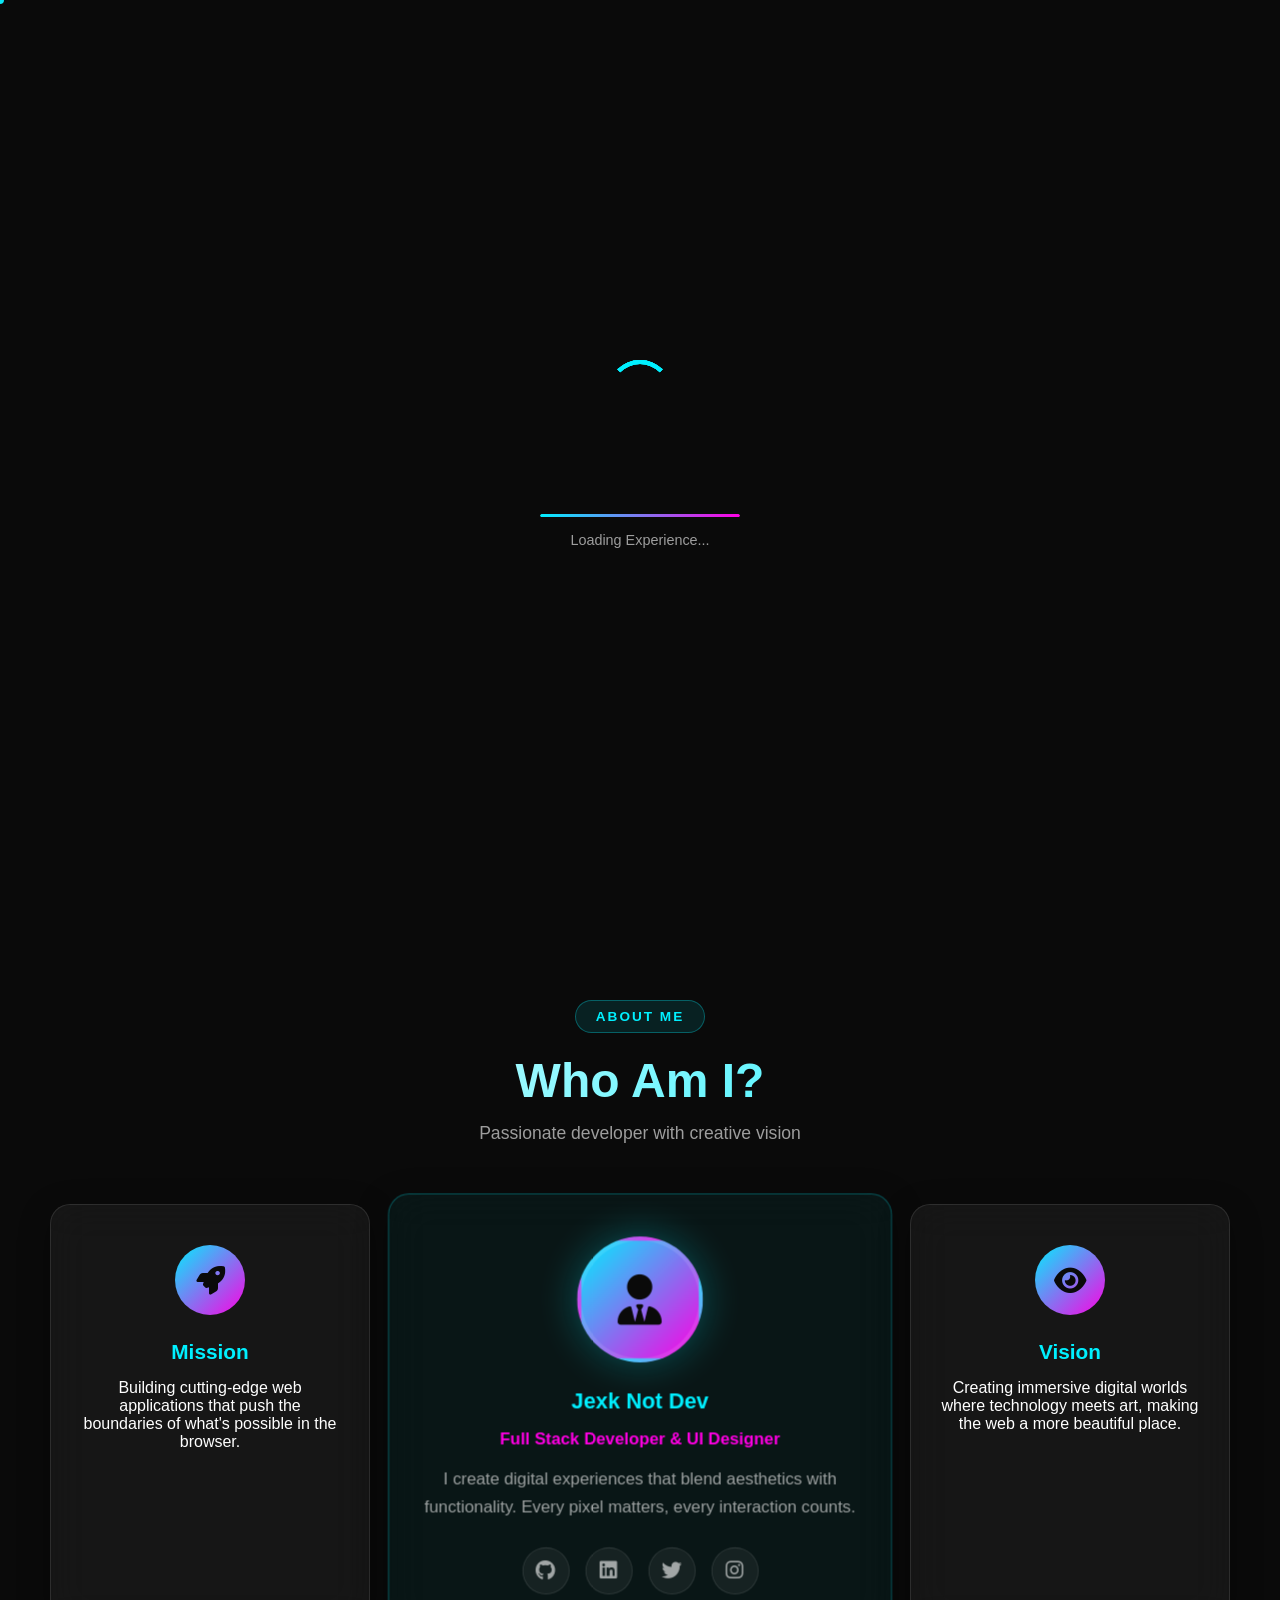
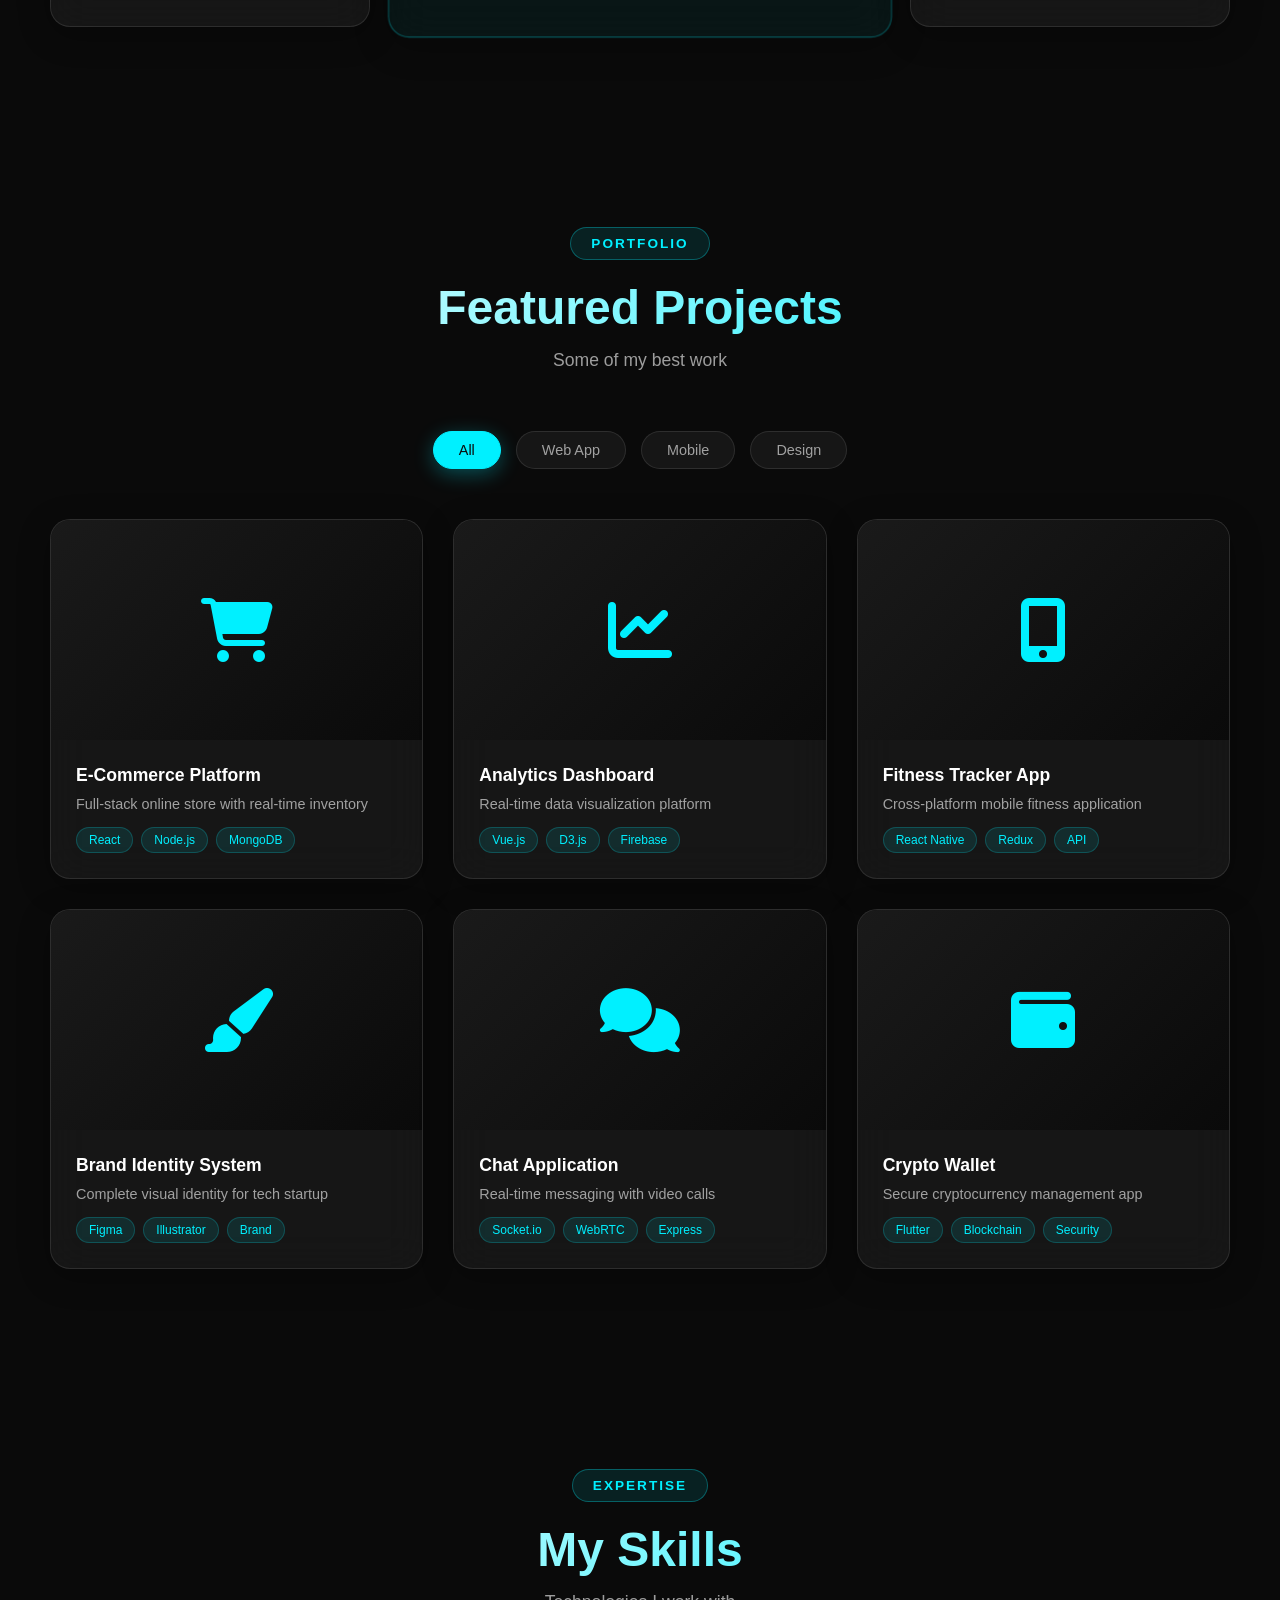
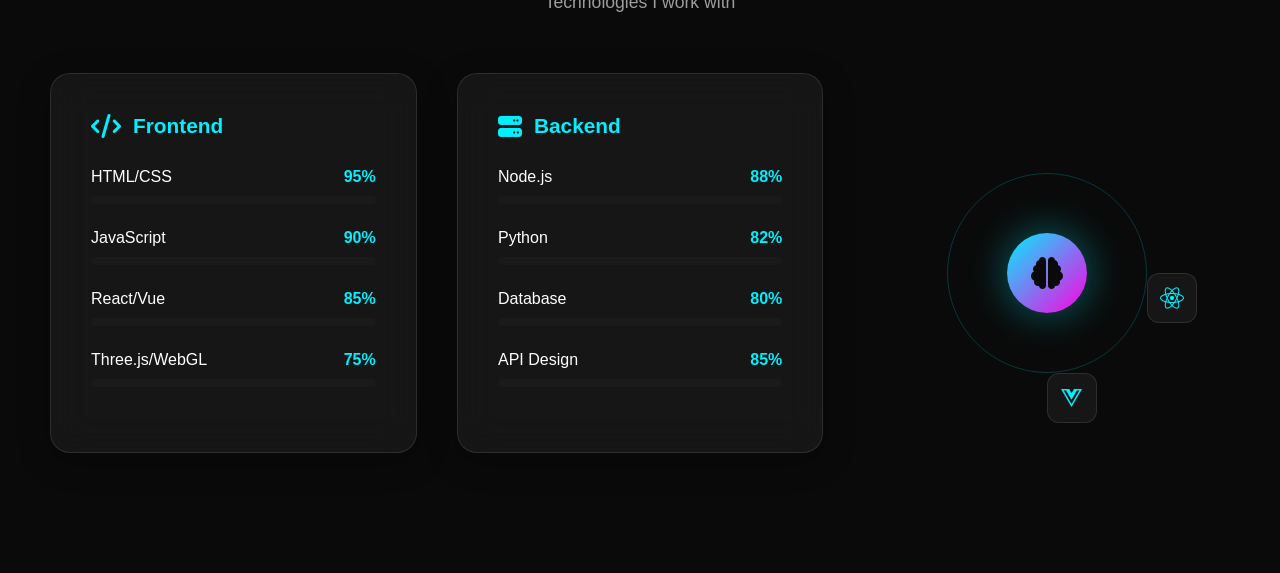
==== commit eef5b483: "Update index.html" ====
--- a/index.html
+++ b/index.html
@@ -3,10 +3,10 @@
 <head>
     <meta charset="UTF-8">
     <meta name="viewport" content="width=device-width, initial-scale=1.0">
-    <title>Jexk Not Dev | Portfolio</title>
+    <title>Jexk Not Dev — Developer</title>
     <link rel="stylesheet" href="style.css">
     <link href="https://cdnjs.cloudflare.com/ajax/libs/font-awesome/6.4.0/css/all.min.css" rel="stylesheet">
-    <link href="https://fonts.googleapis.com/css2?family=Orbitron:wght@400;700;900&family=Poppins:wght@300;400;500;600;700&display=swap" rel="stylesheet">
+    <link href="https://fonts.googleapis.com/css2?family=Inter:wght@300;400;500;600;700;800&family=Space+Grotesk:wght@400;500;600;700&display=swap" rel="stylesheet">
 </head>
 <body>
     <!-- Loading Screen -->
@@ -414,113 +414,4 @@
                         <div class="orbit-ring ring-1">
                             <div class="orbit-item" style="--angle: 0deg;"><i class="fab fa-react"></i></div>
                             <div class="orbit-item" style="--angle: 90deg;"><i class="fab fa-vuejs"></i></div>
-                            <div class="orbit-item" style="--angle: 180deg;"><i class="fab fa-angular"></i></div>
-                            <div class="orbit-item" style="--angle: 270deg;"><i class="fab fa-sass"></i></div>
-                        </div>
-                        <div class="orbit-ring ring-2">
-                            <div class="orbit-item" style="--angle: 45deg;"><i class="fab fa-node"></i></div>
-                            <div class="orbit-item" style="--angle: 135deg;"><i class="fab fa-python"></i></div>
-                            <div class="orbit-item" style="--angle: 225deg;"><i class="fas fa-database"></i></div>
-                            <div class="orbit-item" style="--angle: 315deg;"><i class="fab fa-docker"></i></div>
-                        </div>
-                    </div>
-                </div>
-            </div>
-        </section>
-
-        <!-- Contact Section -->
-        <section id="contact" class="contact">
-            <div class="section-header">
-                <span class="section-tag">Contact</span>
-                <h2 class="section-title">Get In Touch</h2>
-                <p class="section-subtitle">Let's work together</p>
-            </div>
-            <div class="contact-content">
-                <div class="contact-info glass-card">
-                    <h3>Contact Info</h3>
-                    <div class="contact-item">
-                        <div class="contact-icon">
-                            <i class="fas fa-envelope"></i>
-                        </div>
-                        <div class="contact-detail">
-                            <span class="contact-label">Email</span>
-                            <span class="contact-value">jexk@notdev.com</span>
-                        </div>
-                    </div>
-                    <div class="contact-item">
-                        <div class="contact-icon">
-                            <i class="fas fa-phone"></i>
-                        </div>
-                        <div class="contact-detail">
-                            <span class="contact-label">Phone</span>
-                            <span class="contact-value">+62 812 3456 7890</span>
-                        </div>
-                    </div>
-                    <div class="contact-item">
-                        <div class="contact-icon">
-                            <i class="fas fa-map-marker-alt"></i>
-                        </div>
-                        <div class="contact-detail">
-                            <span class="contact-label">Location</span>
-                            <span class="contact-value">Jakarta, Indonesia</span>
-                        </div>
-                    </div>
-                    <div class="contact-social">
-                        <a href="#" class="social-btn large"><i class="fab fa-github"></i></a>
-                        <a href="#" class="social-btn large"><i class="fab fa-linkedin"></i></a>
-                        <a href="#" class="social-btn large"><i class="fab fa-twitter"></i></a>
-                        <a href="#" class="social-btn large"><i class="fab fa-discord"></i></a>
-                    </div>
-                </div>
-                <div class="contact-form-container glass-card">
-                    <form class="contact-form" id="contact-form">
-                        <div class="form-group">
-                            <input type="text" id="name" required>
-                            <label for="name">Your Name</label>
-                            <div class="form-line"></div>
-                        </div>
-                        <div class="form-group">
-                            <input type="email" id="email" required>
-                            <label for="email">Your Email</label>
-                            <div class="form-line"></div>
-                        </div>
-                        <div class="form-group">
-                            <input type="text" id="subject" required>
-                            <label for="subject">Subject</label>
-                            <div class="form-line"></div>
-                        </div>
-                        <div class="form-group">
-                            <textarea id="message" rows="5" required></textarea>
-                            <label for="message">Your Message</label>
-                            <div class="form-line"></div>
-                        </div>
-                        <button type="submit" class="btn btn-primary btn-submit">
-                            <span>Send Message</span>
-                            <i class="fas fa-paper-plane"></i>
-                        </button>
-                    </form>
-                </div>
-            </div>
-        </section>
-    </main>
-
-    <!-- Footer -->
-    <footer class="footer">
-        <div class="footer-content">
-            <div class="footer-brand">
-                <span class="logo-text">JND</span>
-                <span>Jexk Not Dev</span>
-            </div>
-            <p class="footer-text">Crafted with <i class="fas fa-heart"></i> and lots of <i class="fas fa-coffee"></i></p>
-            <p class="footer-copy">&copy; 2026 Jexk Not Dev. All rights reserved.</p>
-        </div>
-    </footer>
-
-    <!-- Back to Top -->
-    <button class="back-to-top" id="back-to-top">
-        <i class="fas fa-arrow-up"></i>
-    </button>
-
-    <script src="script.js"></script>
-</body>
-</html>
+                            <d
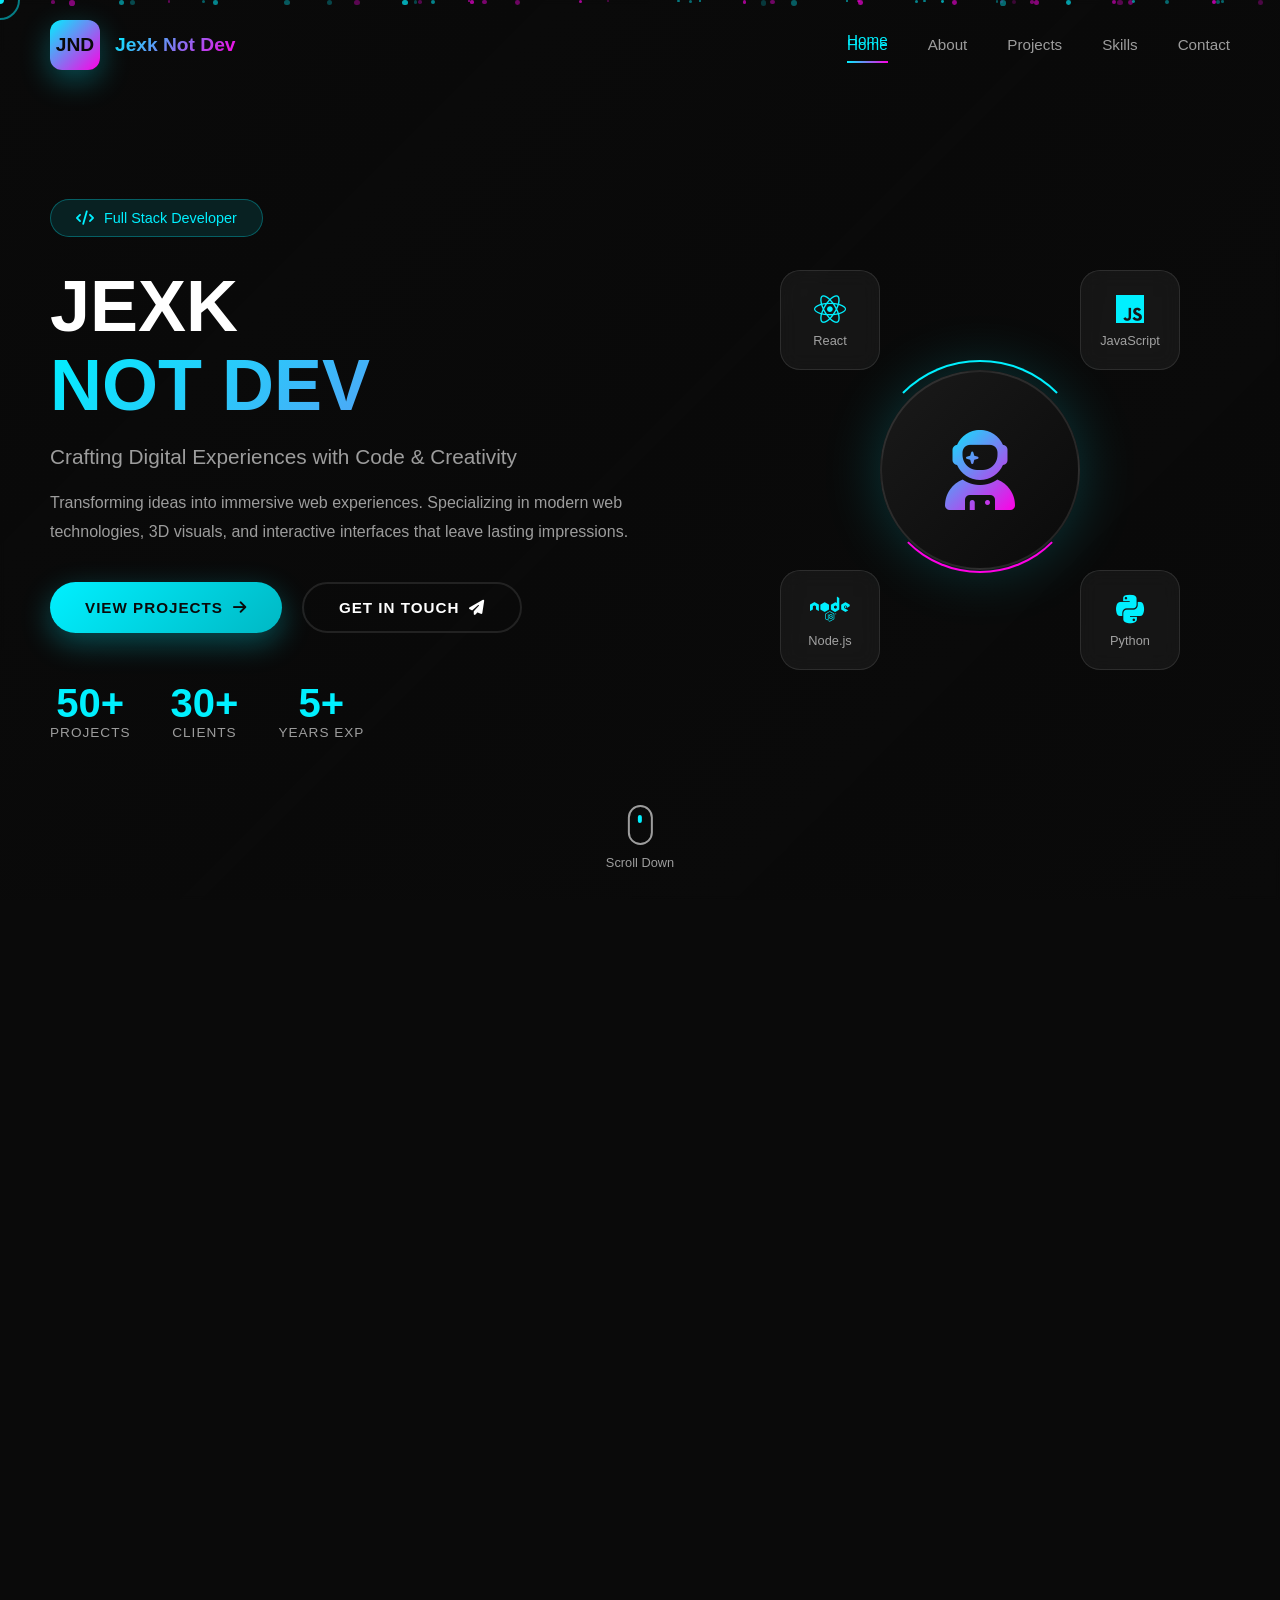
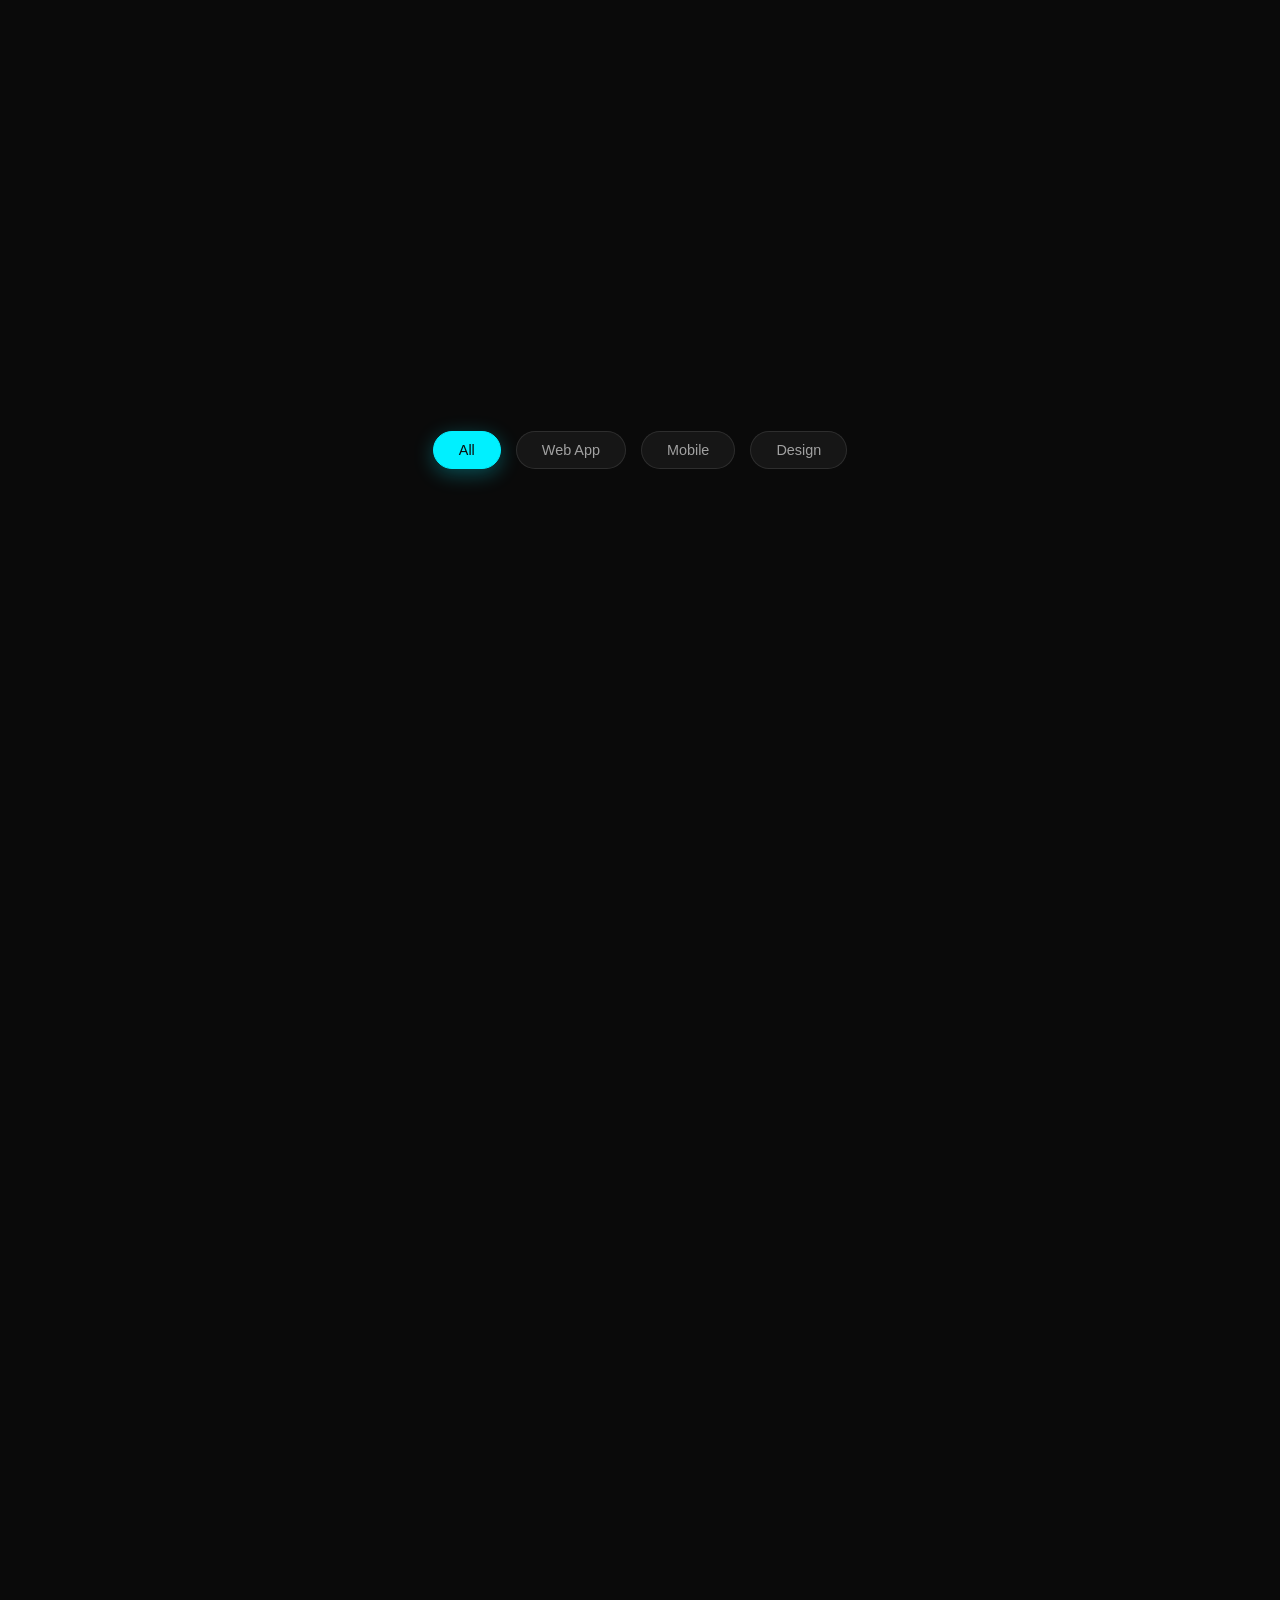
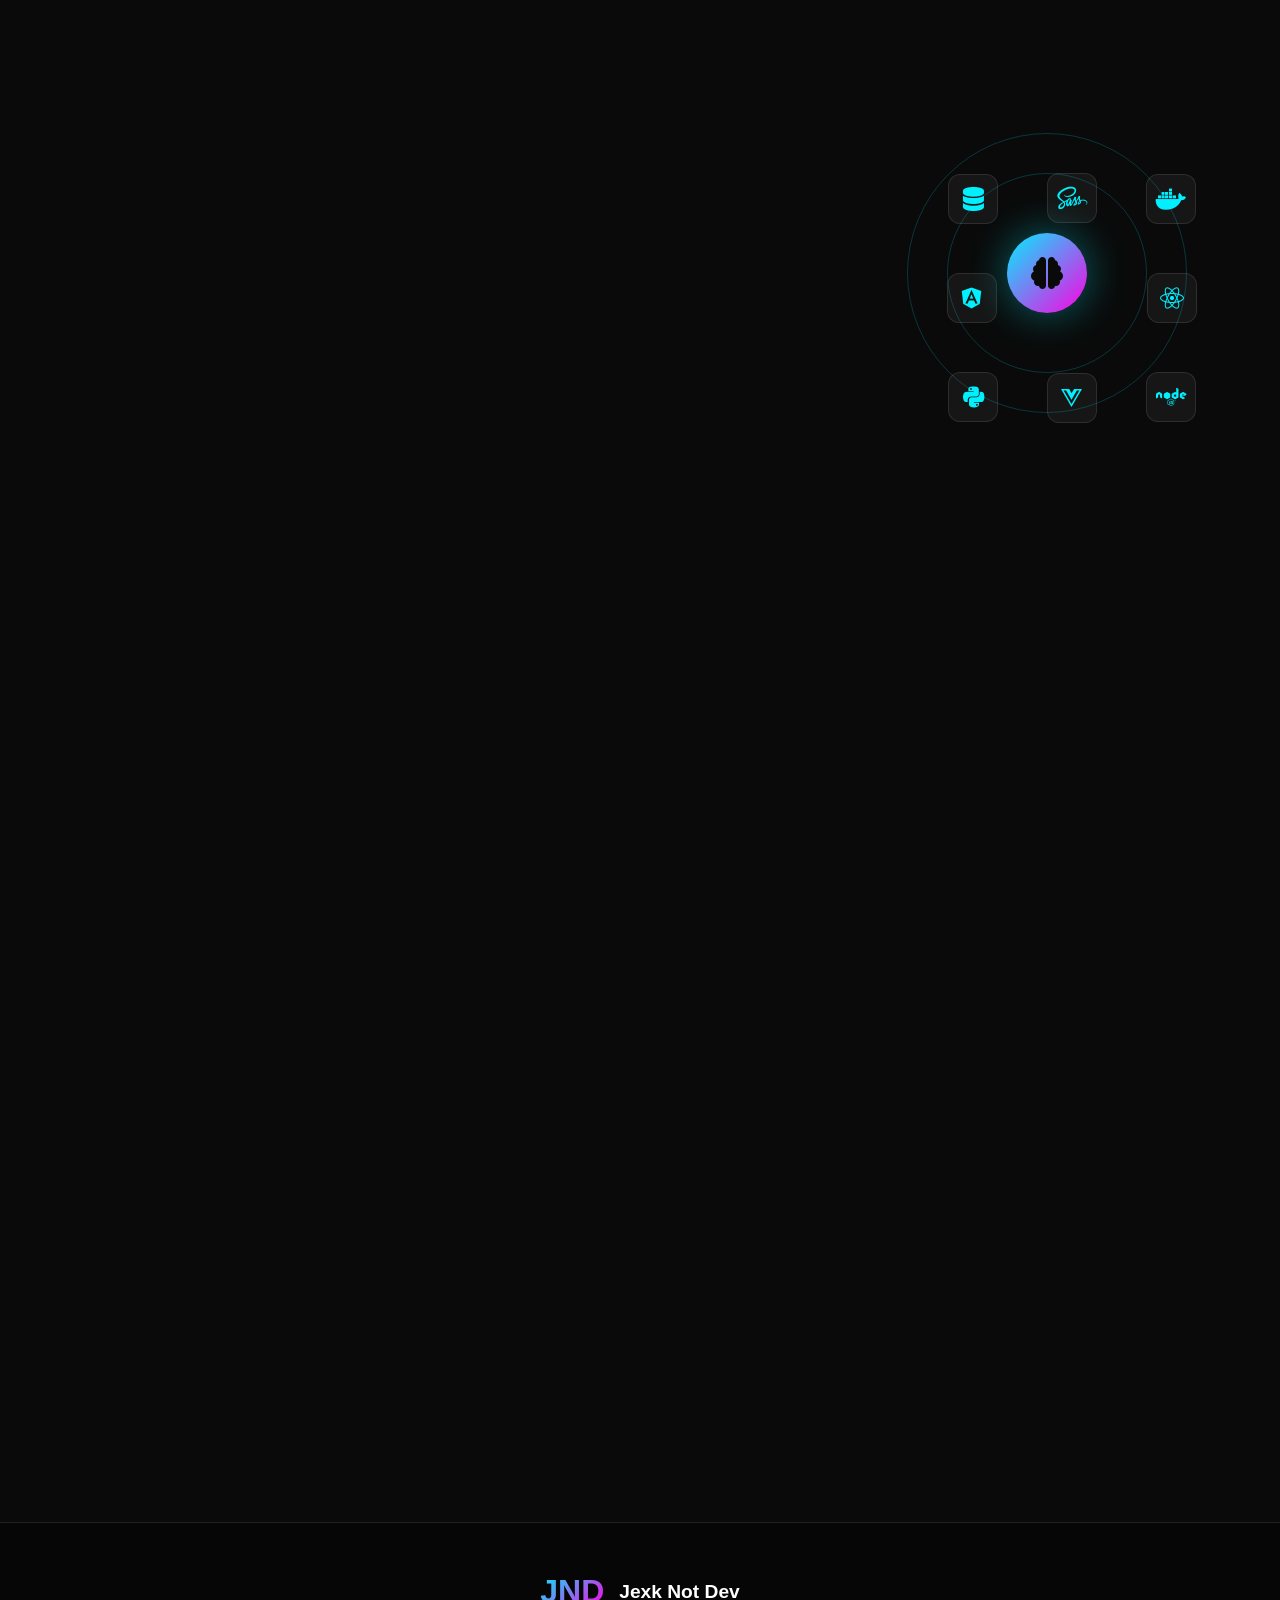
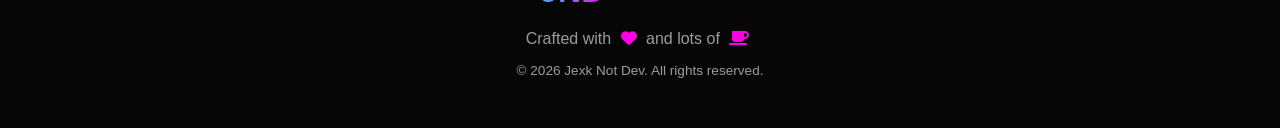
==== commit e95a74af: "Update index.html" ====
--- a/index.html
+++ b/index.html
@@ -35,7 +35,7 @@
     <!-- Video Background -->
     <div class="video-background">
         <video autoplay muted loop playsinline id="bg-video">
-            <source src="https://jexk-cdn.vercel.app/file/jexk-cdn/1778606027481-ToolsDownloader_1778605988012.mp4" type="video/mp4">
+            <source src="https://assets.mixkit.co/videos/preview/mixkit-digital-animation-of-futuristic-devices-99786-large.mp4" type="video/mp4">
         </video>
         <div class="video-overlay"></div>
         <div class="particles-container" id="particles"></div>
@@ -414,4 +414,113 @@
                         <div class="orbit-ring ring-1">
                             <div class="orbit-item" style="--angle: 0deg;"><i class="fab fa-react"></i></div>
                             <div class="orbit-item" style="--angle: 90deg;"><i class="fab fa-vuejs"></i></div>
-                            <d
+                            <div class="orbit-item" style="--angle: 180deg;"><i class="fab fa-angular"></i></div>
+                            <div class="orbit-item" style="--angle: 270deg;"><i class="fab fa-sass"></i></div>
+                        </div>
+                        <div class="orbit-ring ring-2">
+                            <div class="orbit-item" style="--angle: 45deg;"><i class="fab fa-node"></i></div>
+                            <div class="orbit-item" style="--angle: 135deg;"><i class="fab fa-python"></i></div>
+                            <div class="orbit-item" style="--angle: 225deg;"><i class="fas fa-database"></i></div>
+                            <div class="orbit-item" style="--angle: 315deg;"><i class="fab fa-docker"></i></div>
+                        </div>
+                    </div>
+                </div>
+            </div>
+        </section>
+
+        <!-- Contact Section -->
+        <section id="contact" class="contact">
+            <div class="section-header">
+                <span class="section-tag">Contact</span>
+                <h2 class="section-title">Get In Touch</h2>
+                <p class="section-subtitle">Let's work together</p>
+            </div>
+            <div class="contact-content">
+                <div class="contact-info glass-card">
+                    <h3>Contact Info</h3>
+                    <div class="contact-item">
+                        <div class="contact-icon">
+                            <i class="fas fa-envelope"></i>
+                        </div>
+                        <div class="contact-detail">
+                            <span class="contact-label">Email</span>
+                            <span class="contact-value">jexk@notdev.com</span>
+                        </div>
+                    </div>
+                    <div class="contact-item">
+                        <div class="contact-icon">
+                            <i class="fas fa-phone"></i>
+                        </div>
+                        <div class="contact-detail">
+                            <span class="contact-label">Phone</span>
+                            <span class="contact-value">+62 812 3456 7890</span>
+                        </div>
+                    </div>
+                    <div class="contact-item">
+                        <div class="contact-icon">
+                            <i class="fas fa-map-marker-alt"></i>
+                        </div>
+                        <div class="contact-detail">
+                            <span class="contact-label">Location</span>
+                            <span class="contact-value">Jakarta, Indonesia</span>
+                        </div>
+                    </div>
+                    <div class="contact-social">
+                        <a href="#" class="social-btn large"><i class="fab fa-github"></i></a>
+                        <a href="#" class="social-btn large"><i class="fab fa-linkedin"></i></a>
+                        <a href="#" class="social-btn large"><i class="fab fa-twitter"></i></a>
+                        <a href="#" class="social-btn large"><i class="fab fa-discord"></i></a>
+                    </div>
+                </div>
+                <div class="contact-form-container glass-card">
+                    <form class="contact-form" id="contact-form">
+                        <div class="form-group">
+                            <input type="text" id="name" required>
+                            <label for="name">Your Name</label>
+                            <div class="form-line"></div>
+                        </div>
+                        <div class="form-group">
+                            <input type="email" id="email" required>
+                            <label for="email">Your Email</label>
+                            <div class="form-line"></div>
+                        </div>
+                        <div class="form-group">
+                            <input type="text" id="subject" required>
+                            <label for="subject">Subject</label>
+                            <div class="form-line"></div>
+                        </div>
+                        <div class="form-group">
+                            <textarea id="message" rows="5" required></textarea>
+                            <label for="message">Your Message</label>
+                            <div class="form-line"></div>
+                        </div>
+                        <button type="submit" class="btn btn-primary btn-submit">
+                            <span>Send Message</span>
+                            <i class="fas fa-paper-plane"></i>
+                        </button>
+                    </form>
+                </div>
+            </div>
+        </section>
+    </main>
+
+    <!-- Footer -->
+    <footer class="footer">
+        <div class="footer-content">
+            <div class="footer-brand">
+                <span class="logo-text">JND</span>
+                <span>Jexk Not Dev</span>
+            </div>
+            <p class="footer-text">Crafted with <i class="fas fa-heart"></i> and lots of <i class="fas fa-coffee"></i></p>
+            <p class="footer-copy">&copy; 2026 Jexk Not Dev. All rights reserved.</p>
+        </div>
+    </footer>
+
+    <!-- Back to Top -->
+    <button class="back-to-top" id="back-to-top">
+        <i class="fas fa-arrow-up"></i>
+    </button>
+
+    <script src="script.js"></script>
+</body>
+</html>
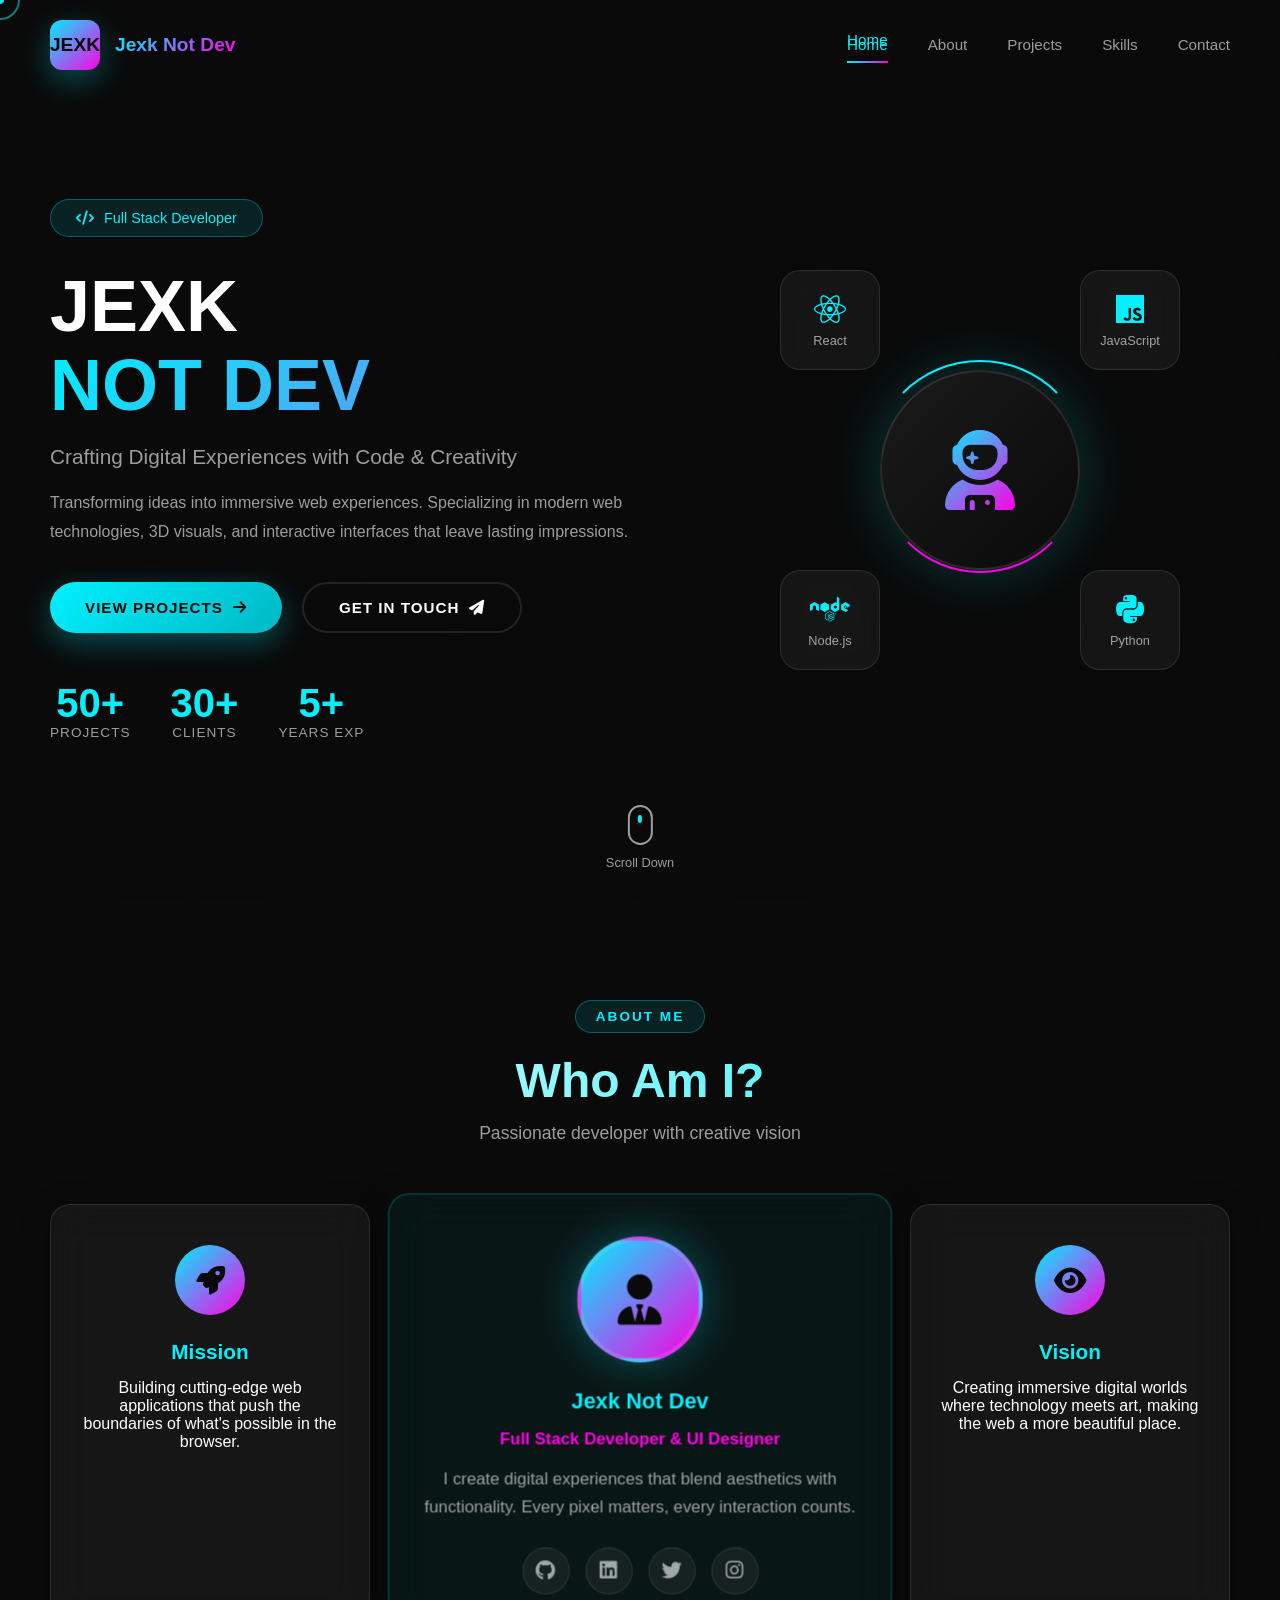
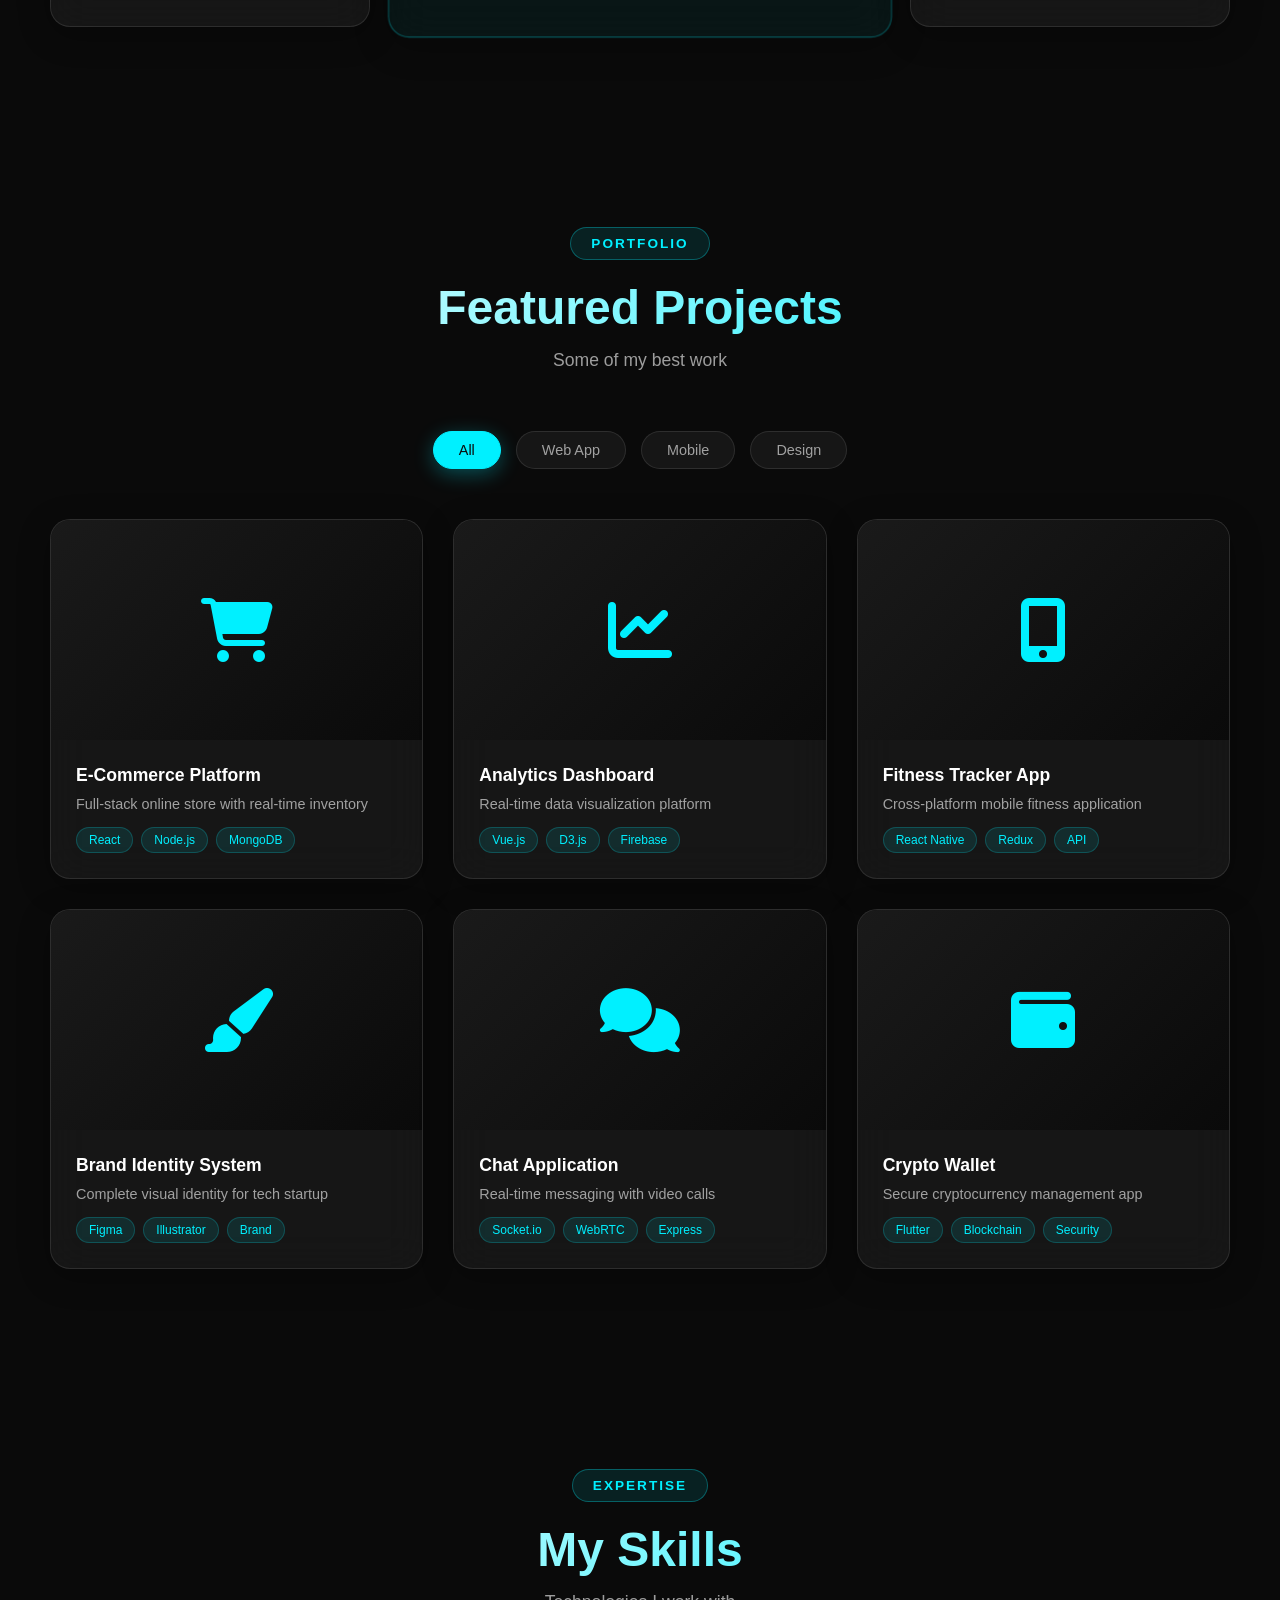
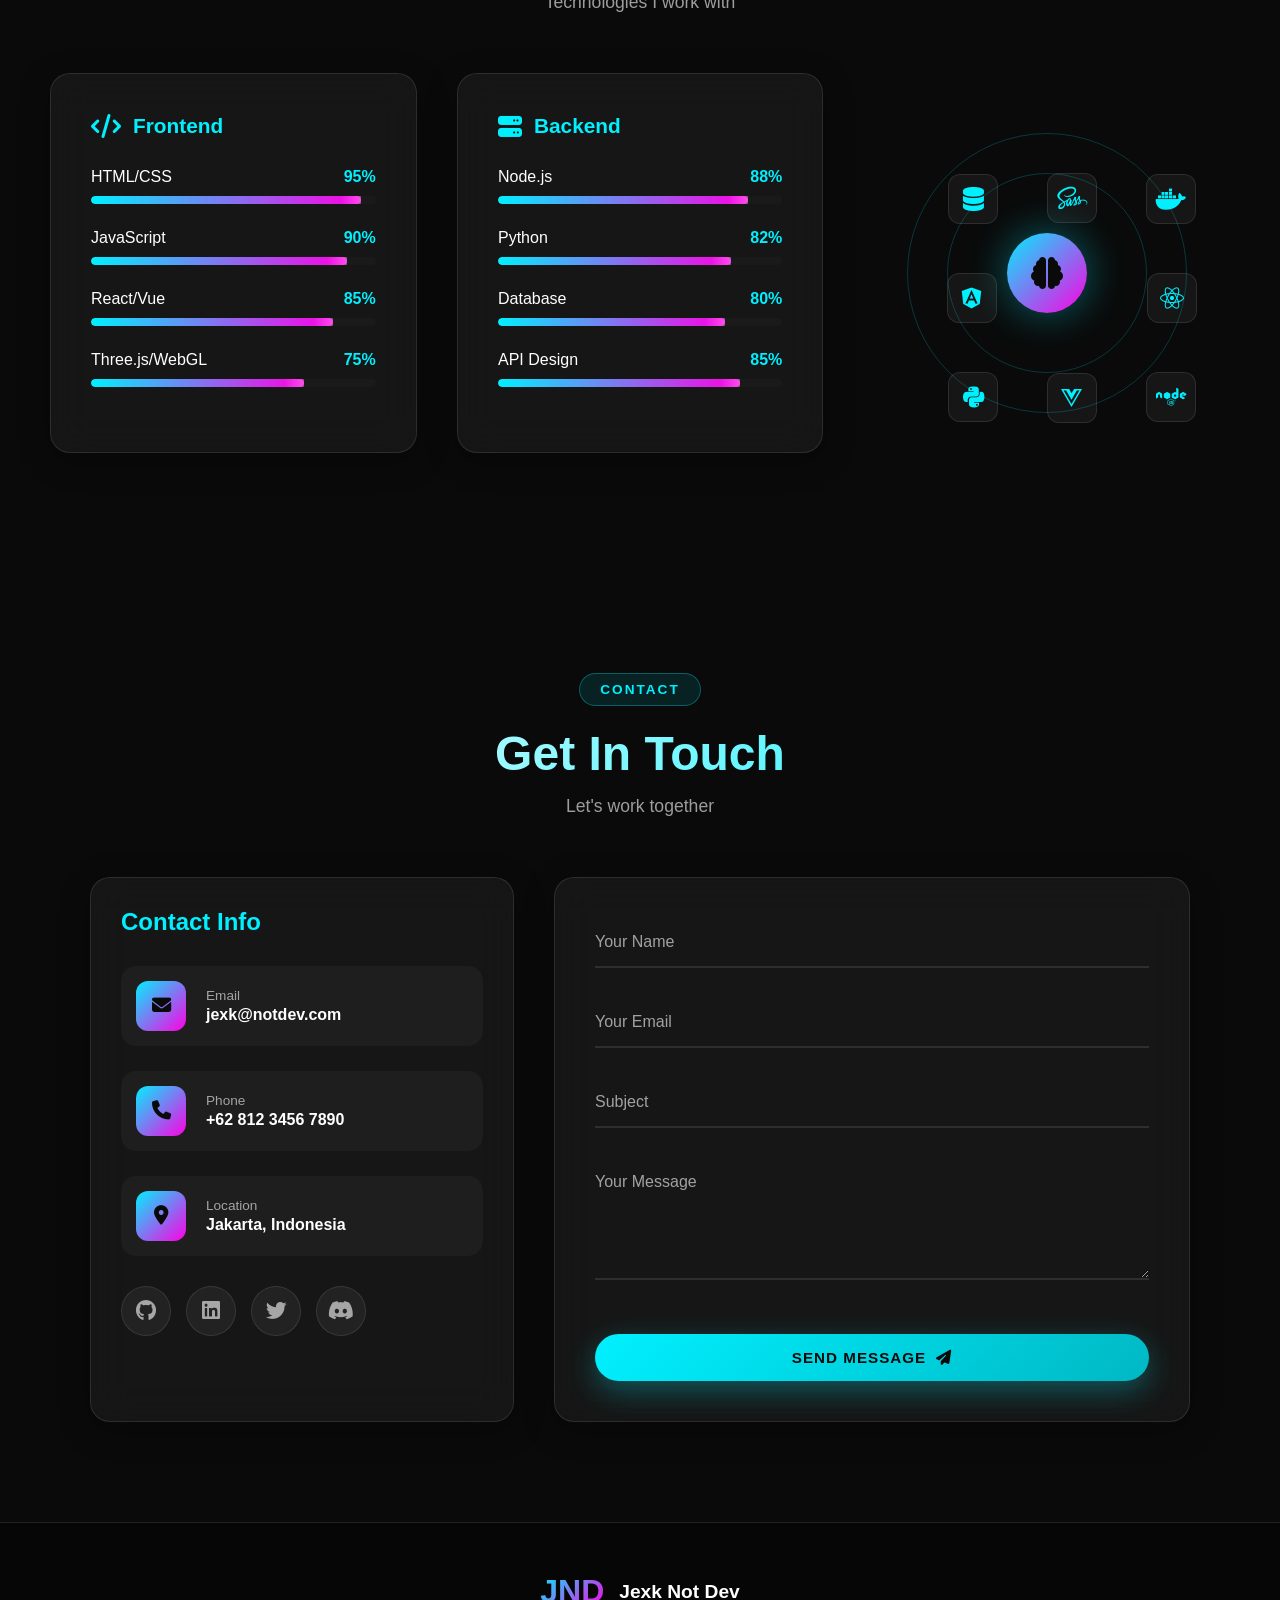
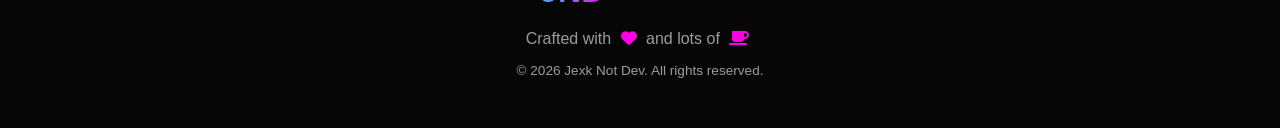
==== commit dff010ed: "Update index.html" ====
--- a/index.html
+++ b/index.html
@@ -35,7 +35,7 @@
     <!-- Video Background -->
     <div class="video-background">
         <video autoplay muted loop playsinline id="bg-video">
-            <source src="https://assets.mixkit.co/videos/preview/mixkit-digital-animation-of-futuristic-devices-99786-large.mp4" type="video/mp4">
+            <source src="https://jexk-cdn.vercel.app/file/jexk-cdn/1778606027481-ToolsDownloader_1778605988012.mp4" type="video/mp4">
         </video>
         <div class="video-overlay"></div>
         <div class="particles-container" id="particles"></div>
@@ -49,7 +49,7 @@
     <nav class="navbar" id="navbar">
         <div class="nav-brand">
             <div class="logo-3d">
-                <span class="logo-text">JND</span>
+                <span class="logo-text">JEXK</span>
             </div>
             <span class="brand-text">Jexk Not Dev</span>
         </div>
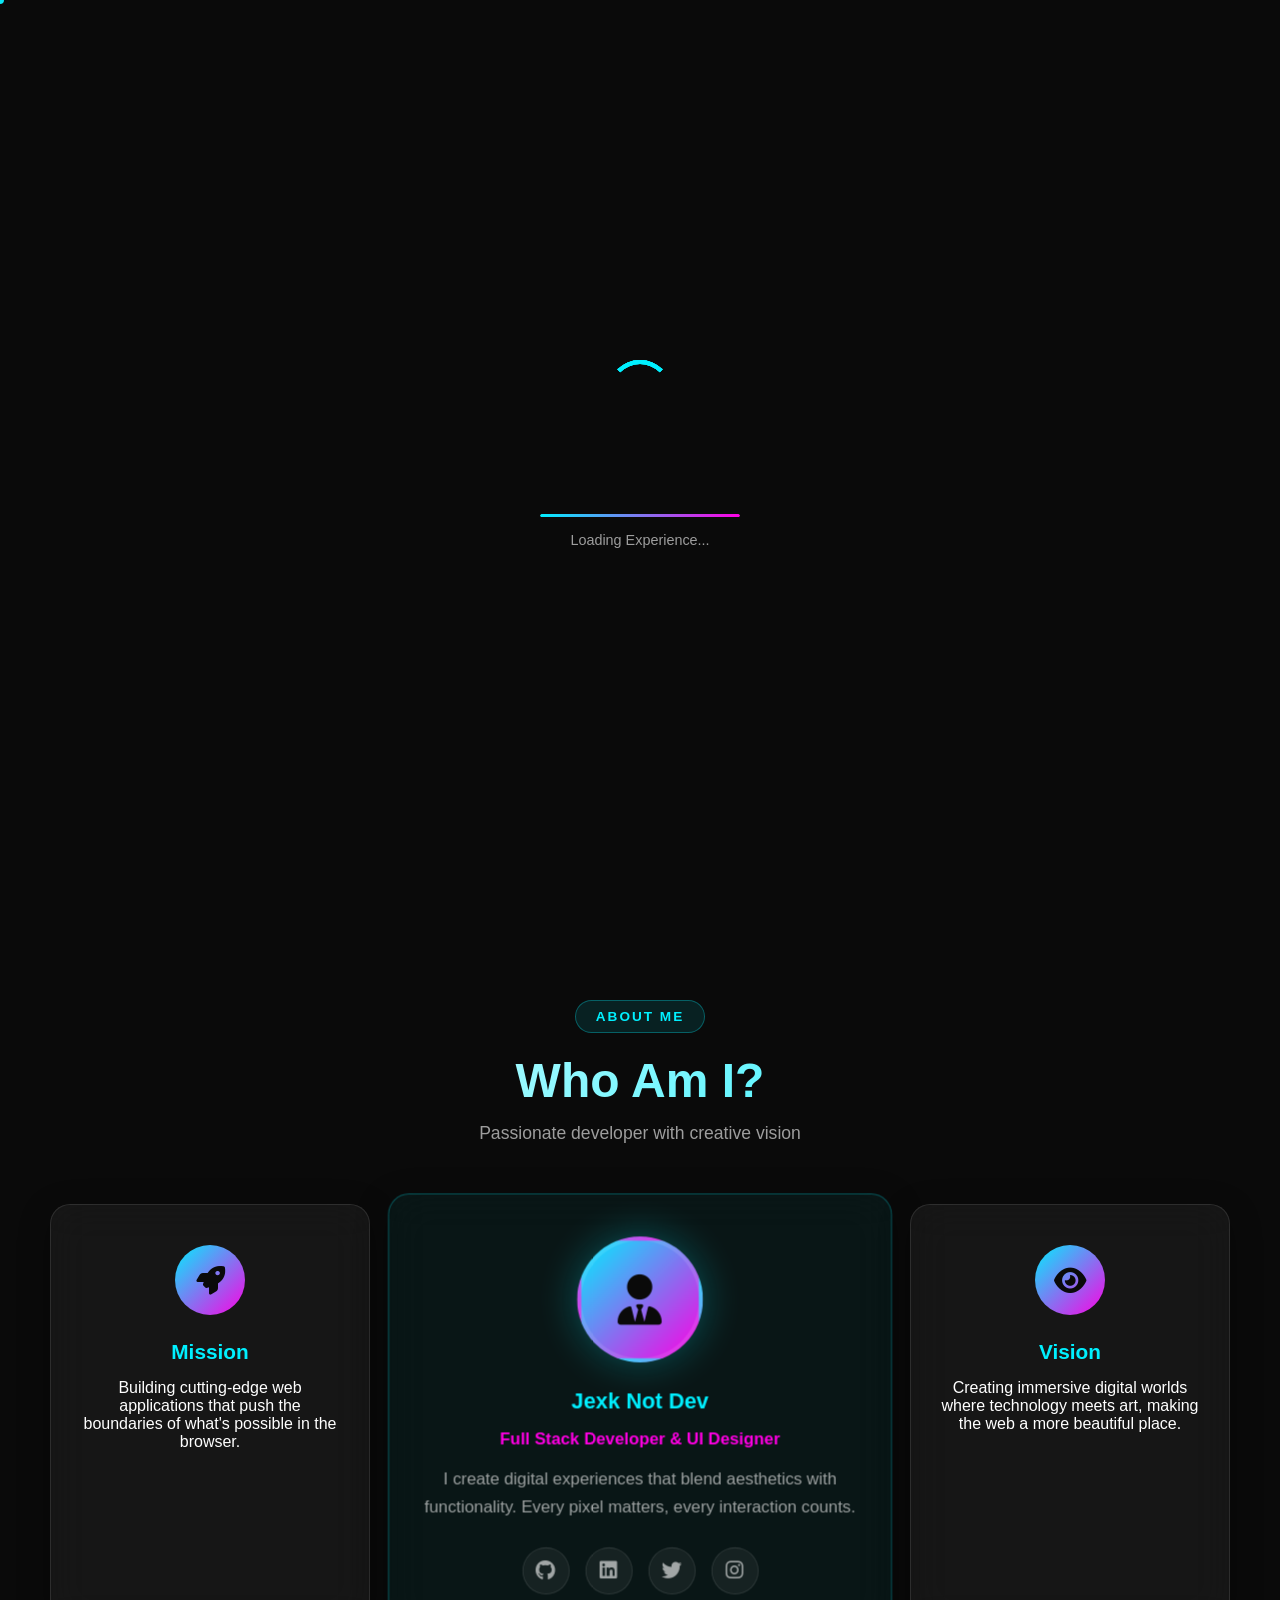
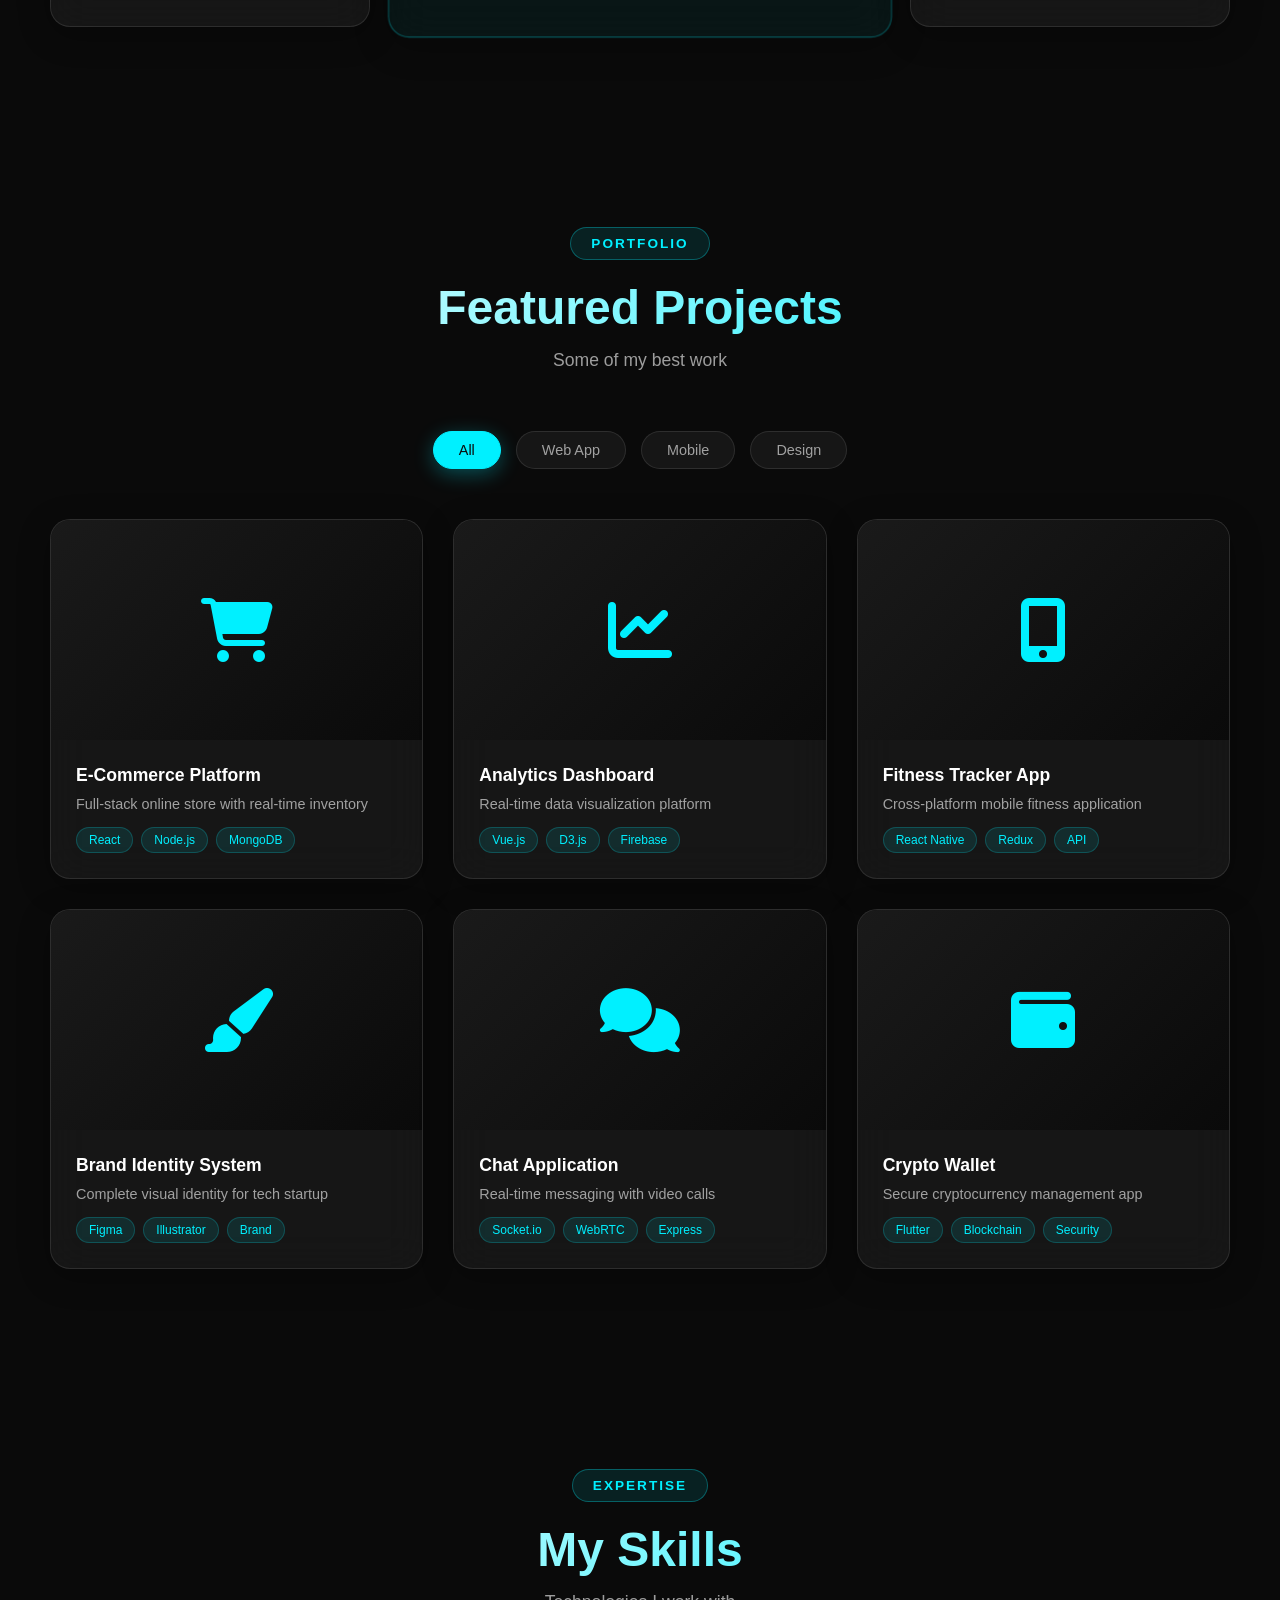
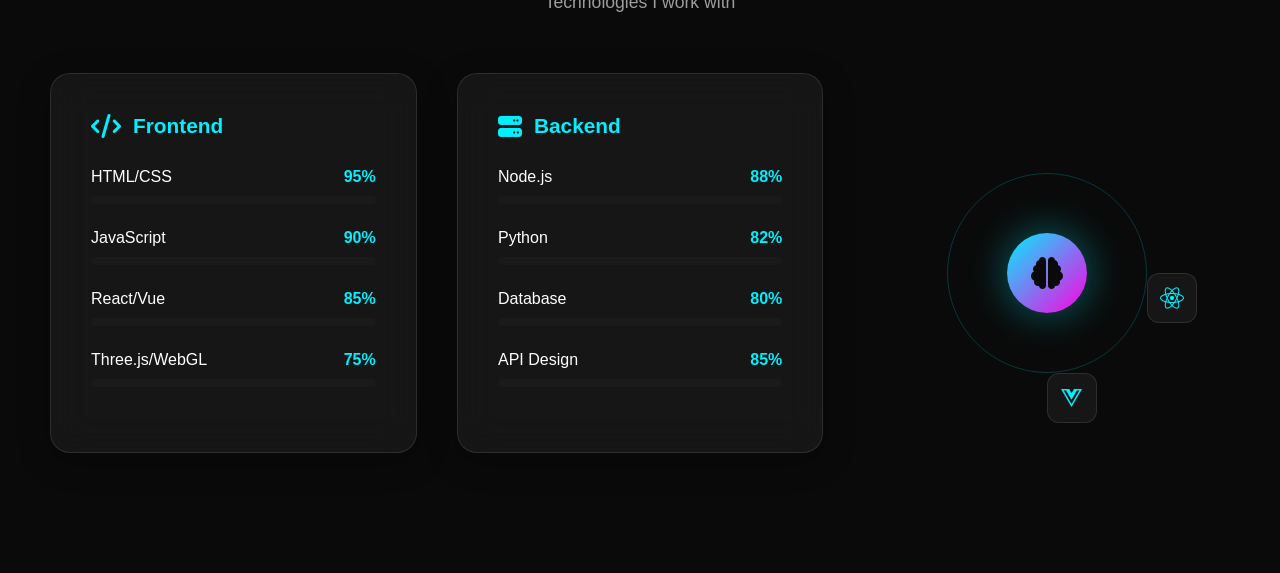
==== commit 512cfbf2: "Update index.html" ====
--- a/index.html
+++ b/index.html
@@ -49,7 +49,7 @@
     <nav class="navbar" id="navbar">
         <div class="nav-brand">
             <div class="logo-3d">
-                <span class="logo-text">JEXK</span>
+                <span class="logo-text">JND</span>
             </div>
             <span class="brand-text">Jexk Not Dev</span>
         </div>
@@ -414,113 +414,4 @@
                         <div class="orbit-ring ring-1">
                             <div class="orbit-item" style="--angle: 0deg;"><i class="fab fa-react"></i></div>
                             <div class="orbit-item" style="--angle: 90deg;"><i class="fab fa-vuejs"></i></div>
-                            <div class="orbit-item" style="--angle: 180deg;"><i class="fab fa-angular"></i></div>
-                            <div class="orbit-item" style="--angle: 270deg;"><i class="fab fa-sass"></i></div>
-                        </div>
-                        <div class="orbit-ring ring-2">
-                            <div class="orbit-item" style="--angle: 45deg;"><i class="fab fa-node"></i></div>
-                            <div class="orbit-item" style="--angle: 135deg;"><i class="fab fa-python"></i></div>
-                            <div class="orbit-item" style="--angle: 225deg;"><i class="fas fa-database"></i></div>
-                            <div class="orbit-item" style="--angle: 315deg;"><i class="fab fa-docker"></i></div>
-                        </div>
-                    </div>
-                </div>
-            </div>
-        </section>
-
-        <!-- Contact Section -->
-        <section id="contact" class="contact">
-            <div class="section-header">
-                <span class="section-tag">Contact</span>
-                <h2 class="section-title">Get In Touch</h2>
-                <p class="section-subtitle">Let's work together</p>
-            </div>
-            <div class="contact-content">
-                <div class="contact-info glass-card">
-                    <h3>Contact Info</h3>
-                    <div class="contact-item">
-                        <div class="contact-icon">
-                            <i class="fas fa-envelope"></i>
-                        </div>
-                        <div class="contact-detail">
-                            <span class="contact-label">Email</span>
-                            <span class="contact-value">jexk@notdev.com</span>
-                        </div>
-                    </div>
-                    <div class="contact-item">
-                        <div class="contact-icon">
-                            <i class="fas fa-phone"></i>
-                        </div>
-                        <div class="contact-detail">
-                            <span class="contact-label">Phone</span>
-                            <span class="contact-value">+62 812 3456 7890</span>
-                        </div>
-                    </div>
-                    <div class="contact-item">
-                        <div class="contact-icon">
-                            <i class="fas fa-map-marker-alt"></i>
-                        </div>
-                        <div class="contact-detail">
-                            <span class="contact-label">Location</span>
-                            <span class="contact-value">Jakarta, Indonesia</span>
-                        </div>
-                    </div>
-                    <div class="contact-social">
-                        <a href="#" class="social-btn large"><i class="fab fa-github"></i></a>
-                        <a href="#" class="social-btn large"><i class="fab fa-linkedin"></i></a>
-                        <a href="#" class="social-btn large"><i class="fab fa-twitter"></i></a>
-                        <a href="#" class="social-btn large"><i class="fab fa-discord"></i></a>
-                    </div>
-                </div>
-                <div class="contact-form-container glass-card">
-                    <form class="contact-form" id="contact-form">
-                        <div class="form-group">
-                            <input type="text" id="name" required>
-                            <label for="name">Your Name</label>
-                            <div class="form-line"></div>
-                        </div>
-                        <div class="form-group">
-                            <input type="email" id="email" required>
-                            <label for="email">Your Email</label>
-                            <div class="form-line"></div>
-                        </div>
-                        <div class="form-group">
-                            <input type="text" id="subject" required>
-                            <label for="subject">Subject</label>
-                            <div class="form-line"></div>
-                        </div>
-                        <div class="form-group">
-                            <textarea id="message" rows="5" required></textarea>
-                            <label for="message">Your Message</label>
-                            <div class="form-line"></div>
-                        </div>
-                        <button type="submit" class="btn btn-primary btn-submit">
-                            <span>Send Message</span>
-                            <i class="fas fa-paper-plane"></i>
-                        </button>
-                    </form>
-                </div>
-            </div>
-        </section>
-    </main>
-
-    <!-- Footer -->
-    <footer class="footer">
-        <div class="footer-content">
-            <div class="footer-brand">
-                <span class="logo-text">JND</span>
-                <span>Jexk Not Dev</span>
-            </div>
-            <p class="footer-text">Crafted with <i class="fas fa-heart"></i> and lots of <i class="fas fa-coffee"></i></p>
-            <p class="footer-copy">&copy; 2026 Jexk Not Dev. All rights reserved.</p>
-        </div>
-    </footer>
-
-    <!-- Back to Top -->
-    <button class="back-to-top" id="back-to-top">
-        <i class="fas fa-arrow-up"></i>
-    </button>
-
-    <script src="script.js"></script>
-</body>
-</html>
+                            <d
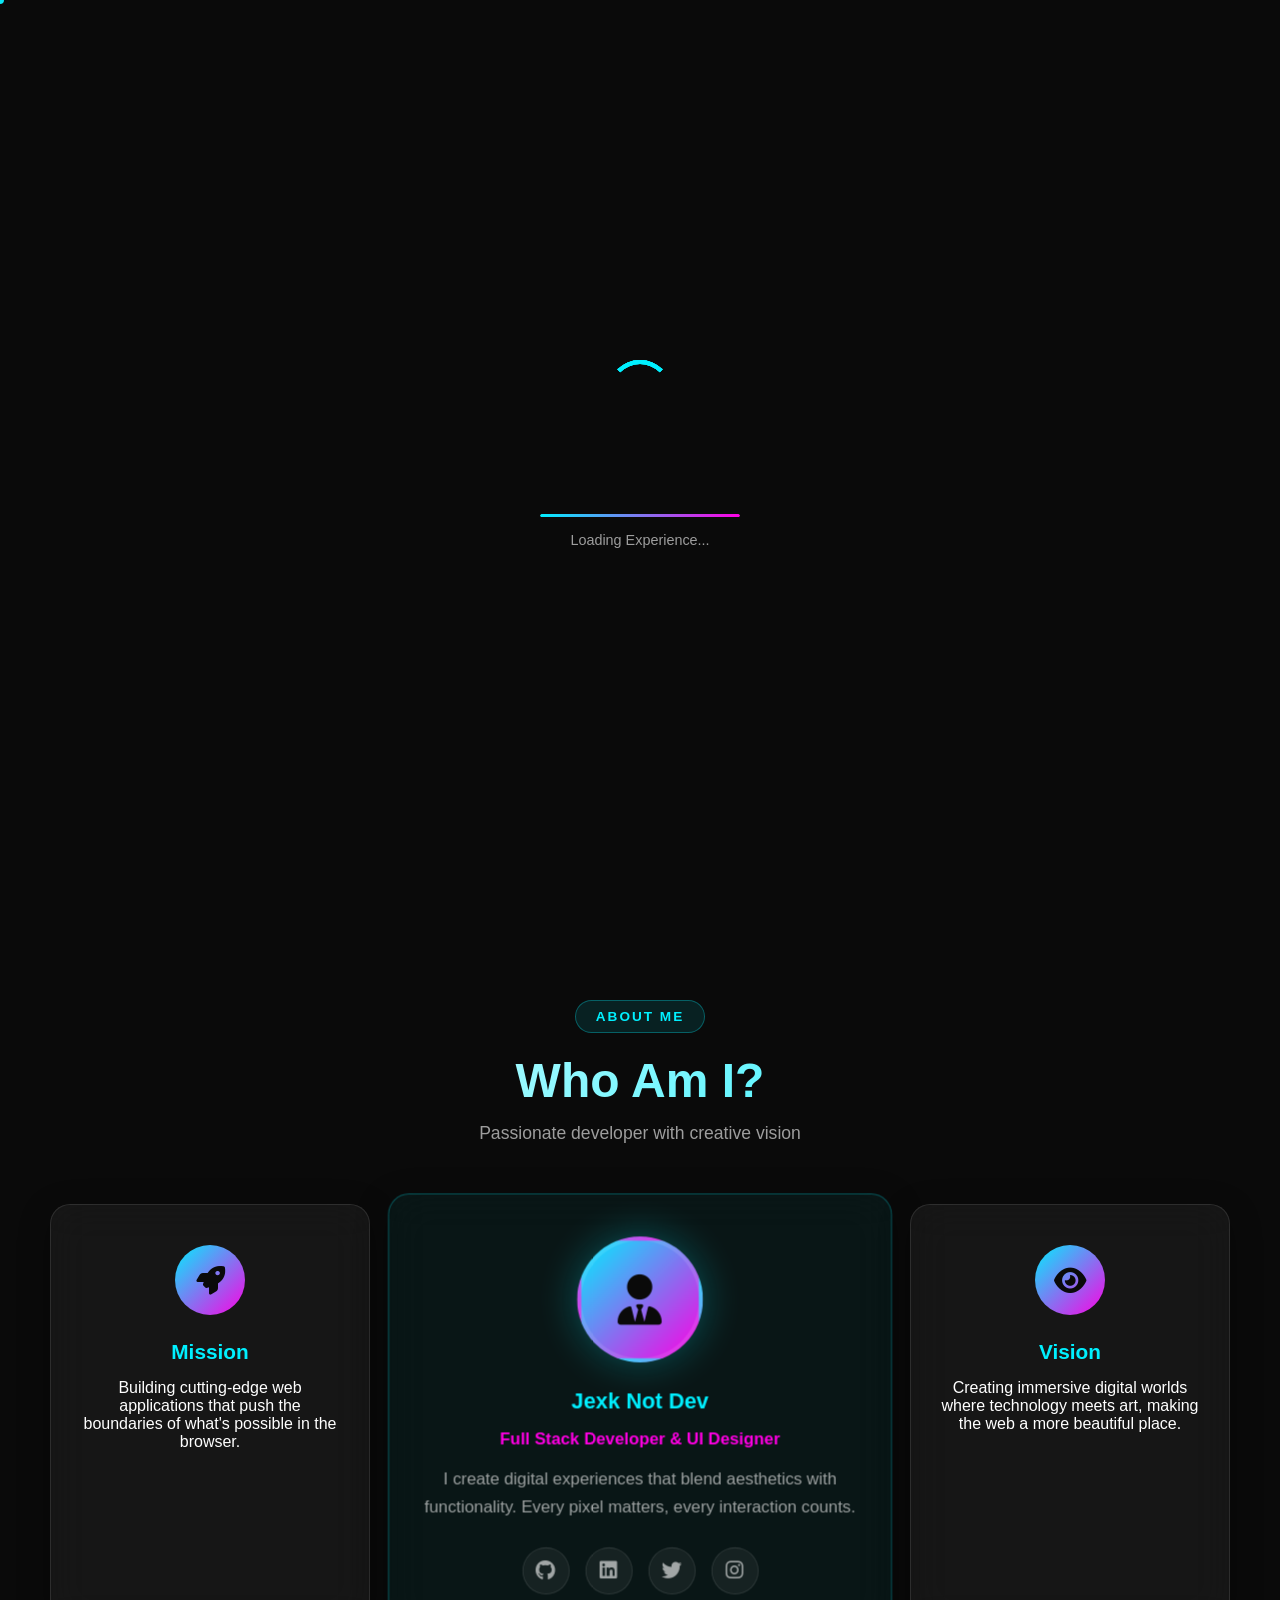
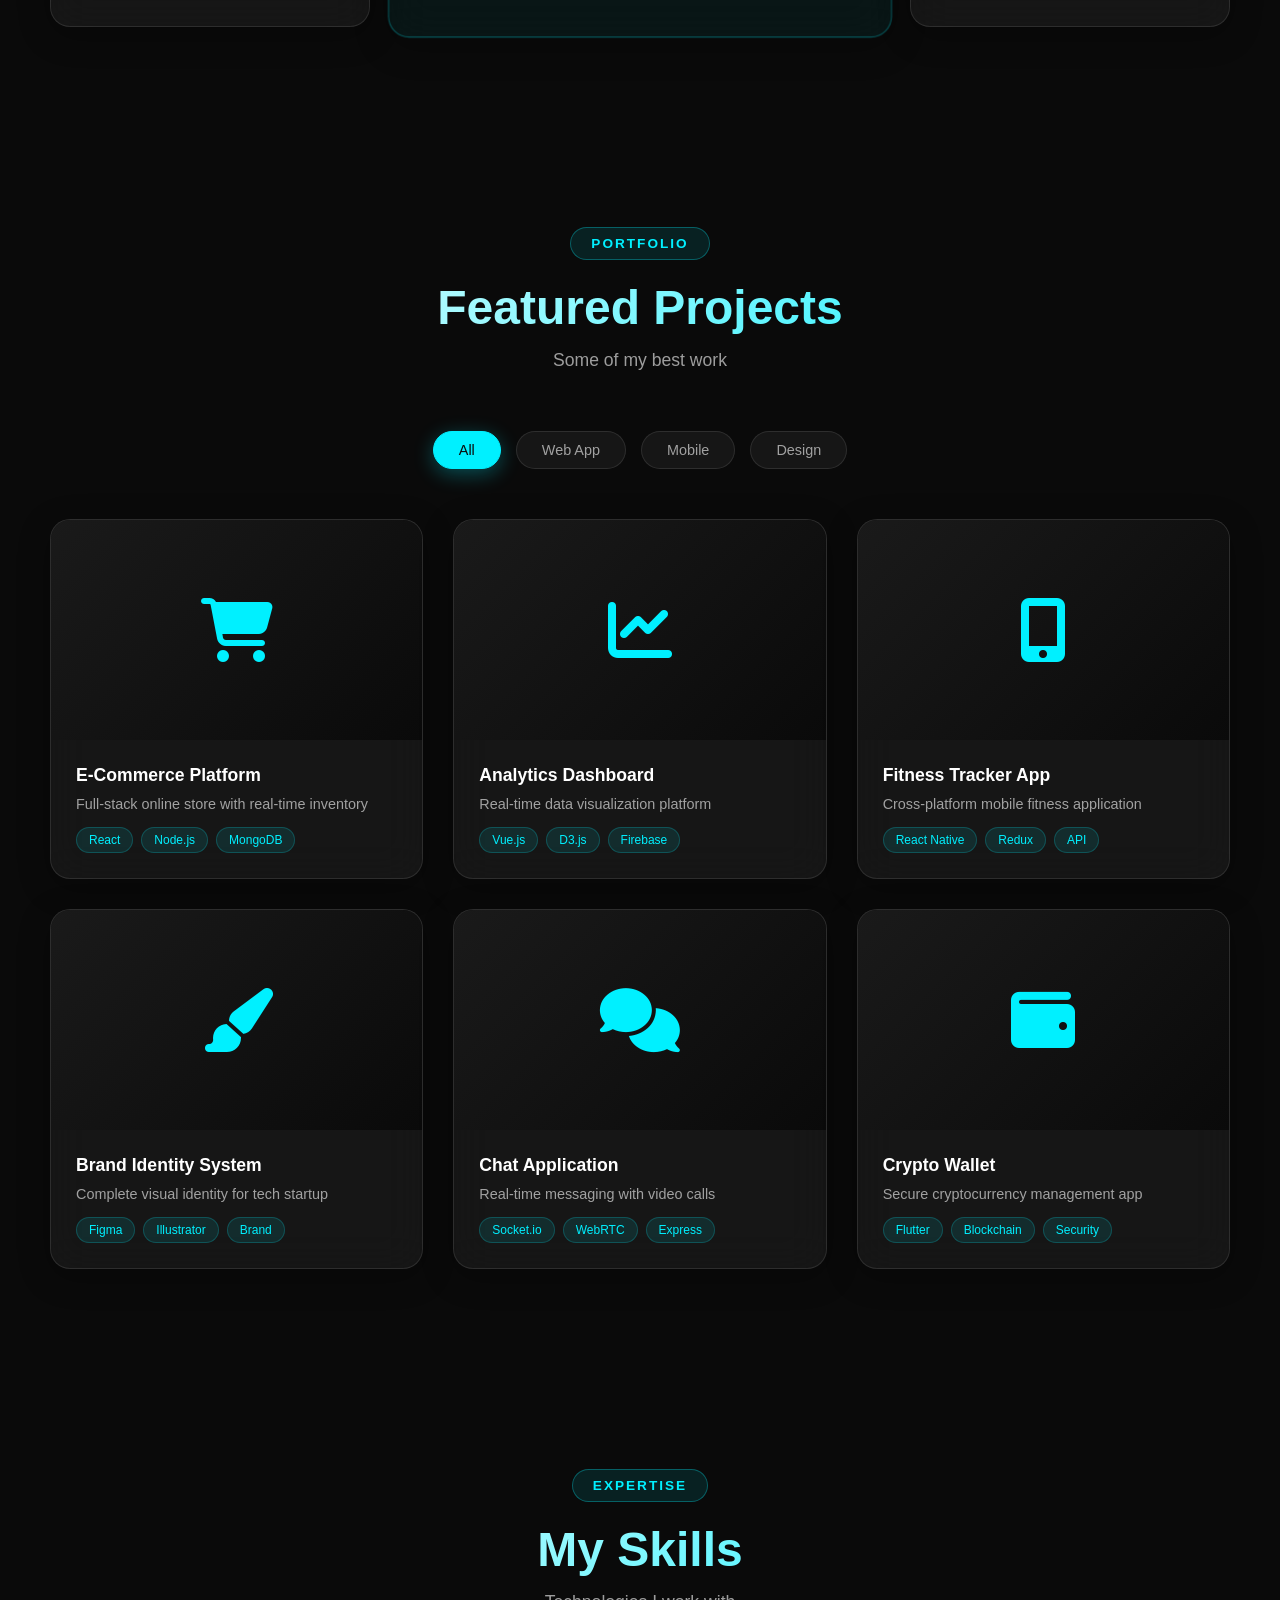
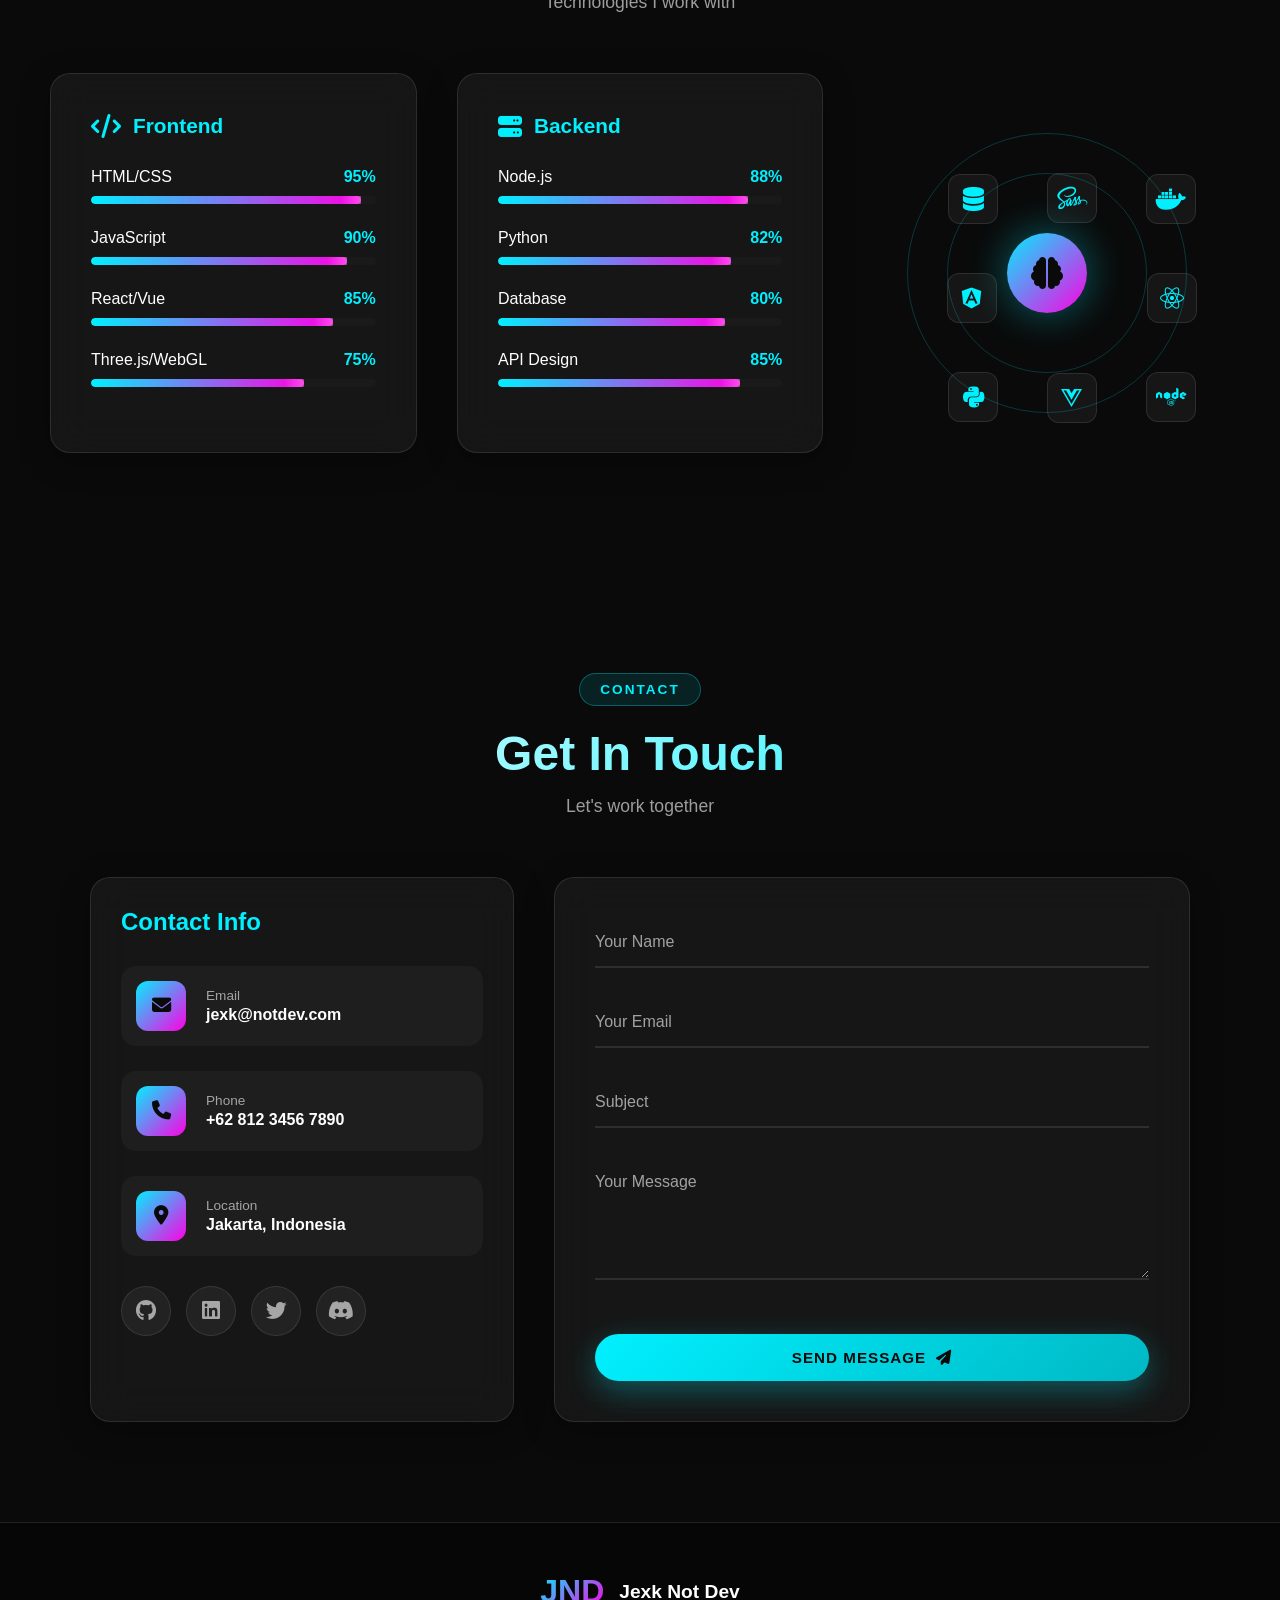
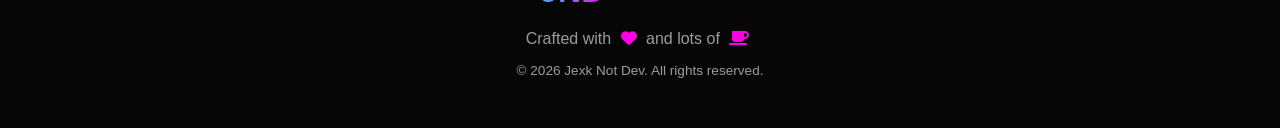
==== commit f9816623: "Update index.html" ====
--- a/index.html
+++ b/index.html
@@ -414,4 +414,113 @@
                         <div class="orbit-ring ring-1">
                             <div class="orbit-item" style="--angle: 0deg;"><i class="fab fa-react"></i></div>
                             <div class="orbit-item" style="--angle: 90deg;"><i class="fab fa-vuejs"></i></div>
-                            <d
+                            <div class="orbit-item" style="--angle: 180deg;"><i class="fab fa-angular"></i></div>
+                            <div class="orbit-item" style="--angle: 270deg;"><i class="fab fa-sass"></i></div>
+                        </div>
+                        <div class="orbit-ring ring-2">
+                            <div class="orbit-item" style="--angle: 45deg;"><i class="fab fa-node"></i></div>
+                            <div class="orbit-item" style="--angle: 135deg;"><i class="fab fa-python"></i></div>
+                            <div class="orbit-item" style="--angle: 225deg;"><i class="fas fa-database"></i></div>
+                            <div class="orbit-item" style="--angle: 315deg;"><i class="fab fa-docker"></i></div>
+                        </div>
+                    </div>
+                </div>
+            </div>
+        </section>
+
+        <!-- Contact Section -->
+        <section id="contact" class="contact">
+            <div class="section-header">
+                <span class="section-tag">Contact</span>
+                <h2 class="section-title">Get In Touch</h2>
+                <p class="section-subtitle">Let's work together</p>
+            </div>
+            <div class="contact-content">
+                <div class="contact-info glass-card">
+                    <h3>Contact Info</h3>
+                    <div class="contact-item">
+                        <div class="contact-icon">
+                            <i class="fas fa-envelope"></i>
+                        </div>
+                        <div class="contact-detail">
+                            <span class="contact-label">Email</span>
+                            <span class="contact-value">jexk@notdev.com</span>
+                        </div>
+                    </div>
+                    <div class="contact-item">
+                        <div class="contact-icon">
+                            <i class="fas fa-phone"></i>
+                        </div>
+                        <div class="contact-detail">
+                            <span class="contact-label">Phone</span>
+                            <span class="contact-value">+62 812 3456 7890</span>
+                        </div>
+                    </div>
+                    <div class="contact-item">
+                        <div class="contact-icon">
+                            <i class="fas fa-map-marker-alt"></i>
+                        </div>
+                        <div class="contact-detail">
+                            <span class="contact-label">Location</span>
+                            <span class="contact-value">Jakarta, Indonesia</span>
+                        </div>
+                    </div>
+                    <div class="contact-social">
+                        <a href="#" class="social-btn large"><i class="fab fa-github"></i></a>
+                        <a href="#" class="social-btn large"><i class="fab fa-linkedin"></i></a>
+                        <a href="#" class="social-btn large"><i class="fab fa-twitter"></i></a>
+                        <a href="#" class="social-btn large"><i class="fab fa-discord"></i></a>
+                    </div>
+                </div>
+                <div class="contact-form-container glass-card">
+                    <form class="contact-form" id="contact-form">
+                        <div class="form-group">
+                            <input type="text" id="name" required>
+                            <label for="name">Your Name</label>
+                            <div class="form-line"></div>
+                        </div>
+                        <div class="form-group">
+                            <input type="email" id="email" required>
+                            <label for="email">Your Email</label>
+                            <div class="form-line"></div>
+                        </div>
+                        <div class="form-group">
+                            <input type="text" id="subject" required>
+                            <label for="subject">Subject</label>
+                            <div class="form-line"></div>
+                        </div>
+                        <div class="form-group">
+                            <textarea id="message" rows="5" required></textarea>
+                            <label for="message">Your Message</label>
+                            <div class="form-line"></div>
+                        </div>
+                        <button type="submit" class="btn btn-primary btn-submit">
+                            <span>Send Message</span>
+                            <i class="fas fa-paper-plane"></i>
+                        </button>
+                    </form>
+                </div>
+            </div>
+        </section>
+    </main>
+
+    <!-- Footer -->
+    <footer class="footer">
+        <div class="footer-content">
+            <div class="footer-brand">
+                <span class="logo-text">JND</span>
+                <span>Jexk Not Dev</span>
+            </div>
+            <p class="footer-text">Crafted with <i class="fas fa-heart"></i> and lots of <i class="fas fa-coffee"></i></p>
+            <p class="footer-copy">&copy; 2026 Jexk Not Dev. All rights reserved.</p>
+        </div>
+    </footer>
+
+    <!-- Back to Top -->
+    <button class="back-to-top" id="back-to-top">
+        <i class="fas fa-arrow-up"></i>
+    </button>
+
+    <script src="script.js"></script>
+</body>
+</html>
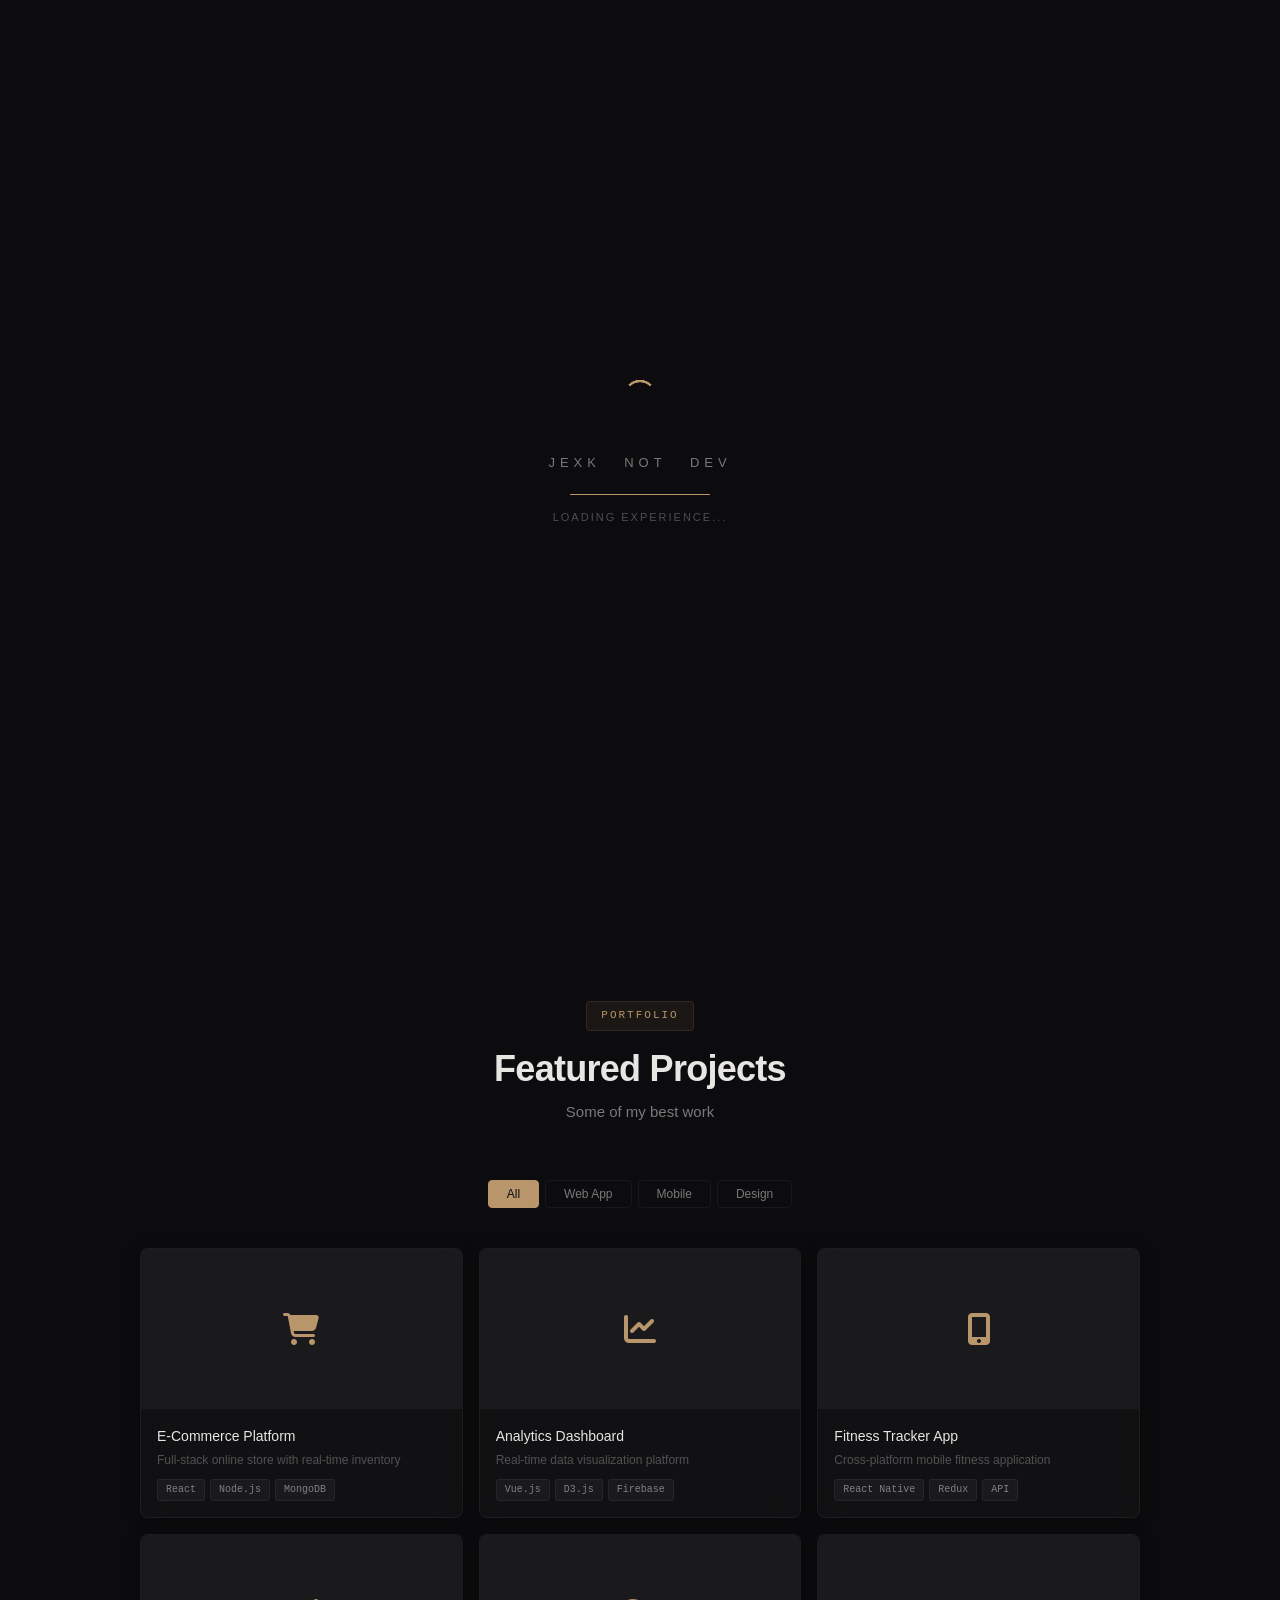
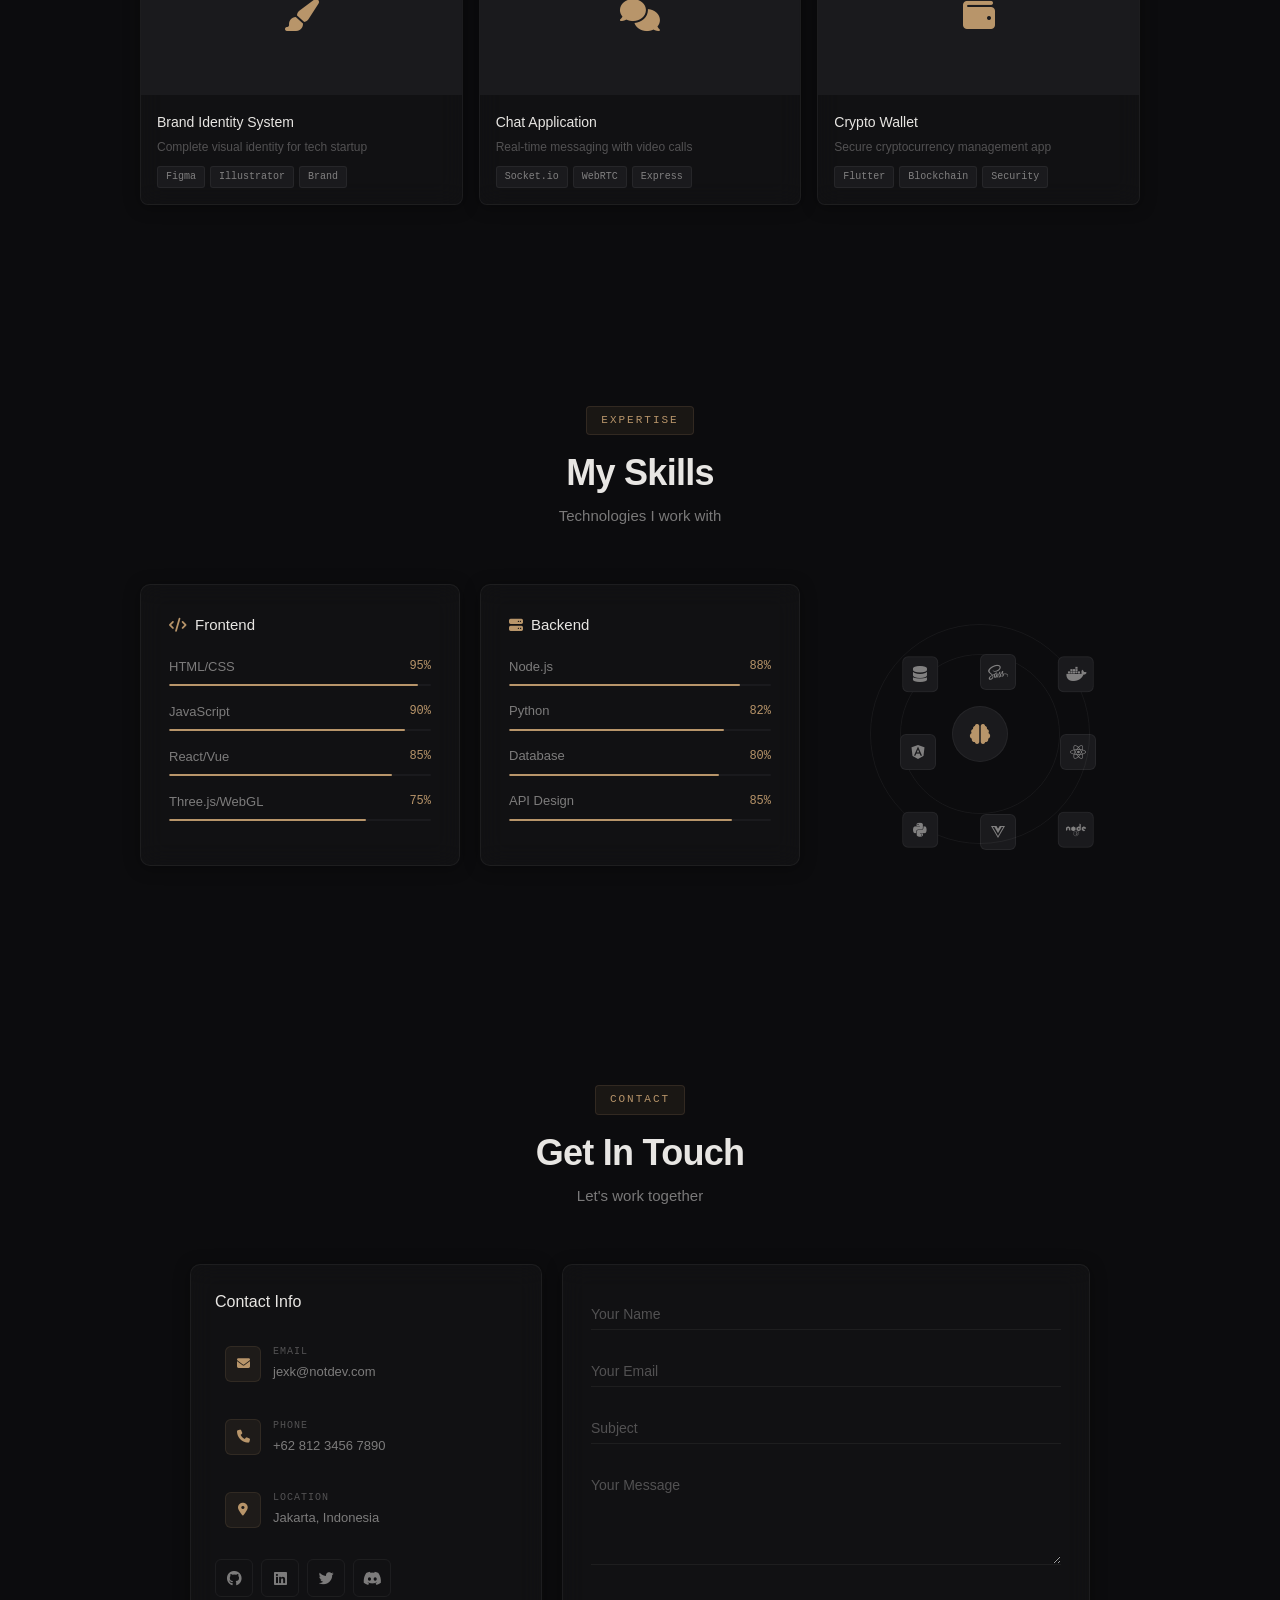
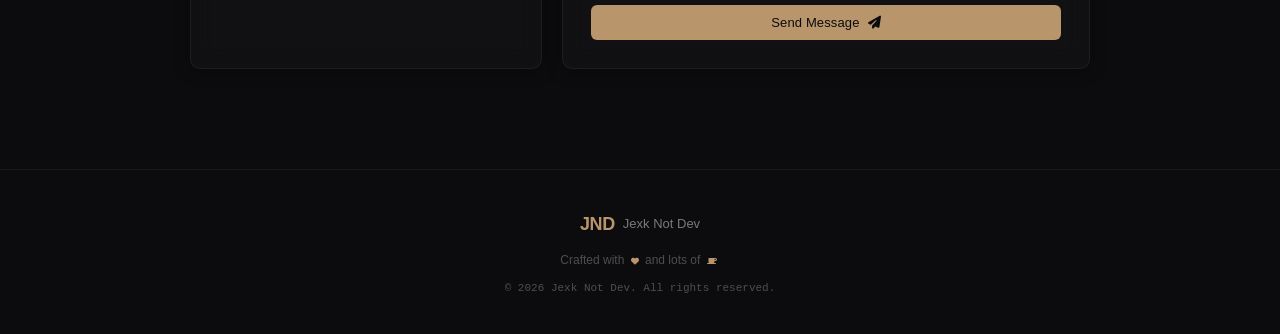
==== commit c64c8efd: "Update index.html" ====
--- a/index.html
+++ b/index.html
@@ -38,7 +38,7 @@
             <source src="https://jexk-cdn.vercel.app/file/jexk-cdn/1778606027481-ToolsDownloader_1778605988012.mp4" type="video/mp4">
         </video>
         <div class="video-overlay"></div>
-        <div class="particles-container" id="particles"></div>
+        
     </div>
 
     <!-- Custom Cursor -->
@@ -111,22 +111,10 @@
                 </div>
             </div>
             <div class="hero-3d-container">
-                <div class="floating-card card-1">
-                    <i class="fab fa-react"></i>
-                    <span>React</span>
-                </div>
-                <div class="floating-card card-2">
-                    <i class="fab fa-js"></i>
-                    <span>JavaScript</span>
-                </div>
-                <div class="floating-card card-3">
-                    <i class="fab fa-node"></i>
-                    <span>Node.js</span>
-                </div>
-                <div class="floating-card card-4">
-                    <i class="fab fa-python"></i>
-                    <span>Python</span>
-                </div>
+                
+                
+                
+                
                 <div class="hero-avatar">
                     <div class="avatar-ring"></div>
                     <div class="avatar-inner">
@@ -134,52 +122,6 @@
                     </div>
                 </div>
             </div>
-            <div class="scroll-indicator">
-                <div class="mouse">
-                    <div class="wheel"></div>
-                </div>
-                <span>Scroll Down</span>
-            </div>
-        </section>
-
-        <!-- About Section -->
-        <section id="about" class="about">
-            <div class="section-header">
-                <span class="section-tag">About Me</span>
-                <h2 class="section-title">Who Am I?</h2>
-                <p class="section-subtitle">Passionate developer with creative vision</p>
-            </div>
-            <div class="about-content">
-                <div class="about-card glass-card">
-                    <div class="about-icon">
-                        <i class="fas fa-rocket"></i>
-                    </div>
-                    <h3>Mission</h3>
-                    <p>Building cutting-edge web applications that push the boundaries of what's possible in the browser.</p>
-                </div>
-                <div class="about-card glass-card featured">
-                    <div class="about-image">
-                        <div class="image-frame">
-                            <i class="fas fa-user-tie"></i>
-                        </div>
-                    </div>
-                    <h3>Jexk Not Dev</h3>
-                    <p class="about-role">Full Stack Developer & UI Designer</p>
-                    <p class="about-bio">I create digital experiences that blend aesthetics with functionality. Every pixel matters, every interaction counts.</p>
-                    <div class="about-social">
-                        <a href="#" class="social-btn"><i class="fab fa-github"></i></a>
-                        <a href="#" class="social-btn"><i class="fab fa-linkedin"></i></a>
-                        <a href="#" class="social-btn"><i class="fab fa-twitter"></i></a>
-                        <a href="#" class="social-btn"><i class="fab fa-instagram"></i></a>
-                    </div>
-                </div>
-                <div class="about-card glass-card">
-                    <div class="about-icon">
-                        <i class="fas fa-eye"></i>
-                    </div>
-                    <h3>Vision</h3>
-                    <p>Creating immersive digital worlds where technology meets art, making the web a more beautiful place.</p>
-                </div>
             </div>
         </section>
 
--- a/style.css
+++ b/style.css
@@ -1,20 +1,28 @@
-/* ===== CSS VARIABLES ===== */
+/* ===== CSS VARIABLES — CLEAN PROFESSIONAL ===== */
 :root {
-    --primary: #00f0ff;
-    --primary-dark: #00b8c4;
-    --secondary: #ff00e4;
-    --accent: #ffe600;
-    --dark: #0a0a0a;
-    --dark-light: #111111;
-    --dark-lighter: #1a1a1a;
-    --glass: rgba(255, 255, 255, 0.05);
-    --glass-border: rgba(255, 255, 255, 0.1);
-    --text: #ffffff;
-    --text-muted: rgba(255, 255, 255, 0.6);
-    --font-heading: 'Orbitron', sans-serif;
-    --font-body: 'Poppins', sans-serif;
-    --transition: all 0.3s cubic-bezier(0.4, 0, 0.2, 1);
-    --shadow: 0 8px 32px rgba(0, 0, 0, 0.3);
+    --primary: #b8956a;
+    --primary-soft: rgba(184, 149, 106, 0.08);
+    --primary-muted: rgba(184, 149, 106, 0.25);
+
+    --dark: #0c0c0e;
+    --dark-elevated: #141416;
+    --dark-surface: #1a1a1d;
+    --dark-border: rgba(255, 255, 255, 0.05);
+
+    --glass: rgba(255, 255, 255, 0.025);
+    --glass-border: rgba(255, 255, 255, 0.05);
+
+    --text: #e8e6e3;
+    --text-secondary: rgba(232, 230, 227, 0.5);
+    --text-tertiary: rgba(232, 230, 227, 0.3);
+
+    --font-heading: 'Space Grotesk', sans-serif;
+    --font-body: 'Inter', sans-serif;
+    --font-mono: 'SF Mono', 'Fira Code', monospace;
+
+    --transition: all 0.25s cubic-bezier(0.4, 0, 0.2, 1);
+    --shadow: 0 2px 16px rgba(0, 0, 0, 0.35);
+    --shadow-lg: 0 8px 32px rgba(0, 0, 0, 0.45);
 }
 
 /* ===== RESET & BASE ===== */
@@ -34,7 +42,9 @@
     background: var(--dark);
     color: var(--text);
     overflow-x: hidden;
-    cursor: none;
+    line-height: 1.6;
+    -webkit-font-smoothing: antialiased;
+    -moz-osx-font-smoothing: grayscale;
 }
 
 a {
@@ -44,38 +54,6 @@
 
 ul {
     list-style: none;
-}
-
-/* ===== CUSTOM CURSOR ===== */
-.cursor-dot {
-    width: 8px;
-    height: 8px;
-    background: var(--primary);
-    border-radius: 50%;
-    position: fixed;
-    pointer-events: none;
-    z-index: 99999;
-    transform: translate(-50%, -50%);
-    transition: width 0.2s, height 0.2s;
-    mix-blend-mode: difference;
-}
-
-.cursor-outline {
-    width: 40px;
-    height: 40px;
-    border: 2px solid var(--primary);
-    border-radius: 50%;
-    position: fixed;
-    pointer-events: none;
-    z-index: 99998;
-    transform: translate(-50%, -50%);
-    transition: width 0.3s, height 0.3s, border-color 0.3s;
-    opacity: 0.5;
-}
-
-body:hover .cursor-dot,
-body:hover .cursor-outline {
-    opacity: 1;
 }
 
 /* ===== LOADING SCREEN ===== */
@@ -100,19 +78,19 @@
 .loader-ring {
     display: inline-block;
     position: relative;
-    width: 80px;
-    height: 80px;
-    margin-bottom: 30px;
+    width: 44px;
+    height: 44px;
+    margin-bottom: 28px;
 }
 
 .loader-ring div {
     box-sizing: border-box;
     display: block;
     position: absolute;
-    width: 64px;
-    height: 64px;
-    margin: 8px;
-    border: 4px solid var(--primary);
+    width: 32px;
+    height: 32px;
+    margin: 6px;
+    border: 2px solid var(--primary);
     border-radius: 50%;
     animation: loader-ring 1.2s cubic-bezier(0.5, 0, 0.5, 1) infinite;
     border-color: var(--primary) transparent transparent transparent;
@@ -129,52 +107,35 @@
 
 .loader-text {
     font-family: var(--font-heading);
-    font-size: 1.5rem;
-    font-weight: 700;
-    letter-spacing: 8px;
+    font-size: 0.8125rem;
+    font-weight: 500;
+    letter-spacing: 5px;
     margin-bottom: 20px;
+    color: var(--text-secondary);
+    text-transform: uppercase;
 }
 
 .loader-text span {
     display: inline-block;
-    animation: loader-text 1.5s ease-in-out infinite;
-    opacity: 0;
-}
-
-.loader-text span:nth-child(1) { animation-delay: 0.1s; }
-.loader-text span:nth-child(2) { animation-delay: 0.2s; }
-.loader-text span:nth-child(3) { animation-delay: 0.3s; }
-.loader-text span:nth-child(4) { animation-delay: 0.4s; }
-.loader-text span:nth-child(6) { animation-delay: 0.5s; }
-.loader-text span:nth-child(7) { animation-delay: 0.6s; }
-.loader-text span:nth-child(8) { animation-delay: 0.7s; }
-.loader-text span:nth-child(10) { animation-delay: 0.8s; }
-.loader-text span:nth-child(11) { animation-delay: 0.9s; }
-.loader-text span:nth-child(12) { animation-delay: 1.0s; }
+    opacity: 1;
+}
 
 .loader-text .space {
-    width: 15px;
-}
-
-@keyframes loader-text {
-    0%, 100% { opacity: 0; transform: translateY(0); }
-    50% { opacity: 1; transform: translateY(-10px); }
+    width: 6px;
 }
 
 .loader-bar {
-    width: 200px;
-    height: 3px;
-    background: var(--dark-lighter);
-    border-radius: 3px;
-    margin: 0 auto 15px;
+    width: 140px;
+    height: 1px;
+    background: var(--dark-border);
+    margin: 0 auto 14px;
     overflow: hidden;
 }
 
 .loader-progress {
     width: 0%;
     height: 100%;
-    background: linear-gradient(90deg, var(--primary), var(--secondary));
-    border-radius: 3px;
+    background: var(--primary);
     animation: loader-progress 2s ease-in-out forwards;
 }
 
@@ -185,14 +146,10 @@
 }
 
 .loader-subtext {
-    color: var(--text-muted);
-    font-size: 0.9rem;
-    animation: pulse 1.5s ease-in-out infinite;
-}
-
-@keyframes pulse {
-    0%, 100% { opacity: 0.5; }
-    50% { opacity: 1; }
+    color: var(--text-tertiary);
+    font-size: 0.6875rem;
+    letter-spacing: 2px;
+    text-transform: uppercase;
 }
 
 /* ===== VIDEO BACKGROUND ===== */
@@ -216,6 +173,7 @@
     left: 50%;
     transform: translate(-50%, -50%);
     object-fit: cover;
+    opacity: 0.35;
 }
 
 .video-overlay {
@@ -224,69 +182,29 @@
     left: 0;
     width: 100%;
     height: 100%;
-    background: linear-gradient(
-        135deg,
-        rgba(10, 10, 10, 0.9) 0%,
-        rgba(10, 10, 10, 0.7) 50%,
-        rgba(10, 10, 10, 0.9) 100%
-    );
-    backdrop-filter: blur(2px);
-}
-
-.particles-container {
-    position: absolute;
-    top: 0;
-    left: 0;
-    width: 100%;
-    height: 100%;
-    pointer-events: none;
-    overflow: hidden;
-}
-
-.particle {
-    position: absolute;
-    width: 4px;
-    height: 4px;
-    background: var(--primary);
-    border-radius: 50%;
-    opacity: 0.6;
-    animation: float-particle linear infinite;
-}
-
-@keyframes float-particle {
-    0% {
-        transform: translateY(100vh) translateX(0);
-        opacity: 0;
-    }
-    10% {
-        opacity: 0.6;
-    }
-    90% {
-        opacity: 0.6;
-    }
-    100% {
-        transform: translateY(-100vh) translateX(100px);
-        opacity: 0;
-    }
+    background: 
+        radial-gradient(ellipse at 20% 50%, rgba(12, 12, 14, 0.96) 0%, transparent 50%),
+        radial-gradient(ellipse at 80% 50%, rgba(12, 12, 14, 0.96) 0%, transparent 50%),
+        linear-gradient(180deg, rgba(12, 12, 14, 0.99) 0%, rgba(12, 12, 14, 0.96) 40%, rgba(12, 12, 14, 0.99) 100%);
 }
 
 /* ===== GLASS CARD ===== */
 .glass-card {
     background: var(--glass);
-    backdrop-filter: blur(20px);
-    -webkit-backdrop-filter: blur(20px);
+    backdrop-filter: blur(12px);
+    -webkit-backdrop-filter: blur(12px);
     border: 1px solid var(--glass-border);
-    border-radius: 20px;
-    padding: 30px;
+    border-radius: 10px;
+    padding: 24px;
     transition: var(--transition);
     box-shadow: var(--shadow);
 }
 
 .glass-card:hover {
-    background: rgba(255, 255, 255, 0.08);
-    border-color: rgba(0, 240, 255, 0.3);
-    transform: translateY(-5px);
-    box-shadow: 0 20px 60px rgba(0, 240, 255, 0.1);
+    background: rgba(255, 255, 255, 0.04);
+    border-color: rgba(184, 149, 106, 0.12);
+    transform: translateY(-2px);
+    box-shadow: var(--shadow-lg);
 }
 
 /* ===== NAVIGATION ===== */
@@ -295,7 +213,7 @@
     top: 0;
     left: 0;
     width: 100%;
-    padding: 20px 50px;
+    padding: 18px 40px;
     display: flex;
     justify-content: space-between;
     align-items: center;
@@ -305,98 +223,637 @@
 }
 
 .navbar.scrolled {
-    background: rgba(10, 10, 10, 0.8);
-    backdrop-filter: blur(20px);
-    padding: 15px 50px;
-    box-shadow: 0 5px 30px rgba(0, 0, 0, 0.3);
+    background: rgba(12, 12, 14, 0.9);
+    backdrop-filter: blur(16px);
+    -webkit-backdrop-filter: blur(16px);
+    padding: 14px 40px;
+    box-shadow: 0 1px 0 var(--dark-border);
 }
 
 .nav-brand {
     display: flex;
     align-items: center;
-    gap: 15px;
+    gap: 10px;
 }
 
 .logo-3d {
-    width: 50px;
-    height: 50px;
-    background: linear-gradient(135deg, var(--primary), var(--secondary));
-    border-radius: 12px;
-    display: flex;
-    align-items: center;
-    justify-content: center;
-    transform-style: preserve-3d;
-    animation: logo-float 3s ease-in-out infinite;
-    box-shadow: 0 10px 30px rgba(0, 240, 255, 0.3);
-}
-
-@keyframes logo-float {
-    0%, 100% { transform: translateY(0) rotateY(0deg); }
-    50% { transform: translateY(-10px) rotateY(10deg); }
+    width: 32px;
+    height: 32px;
+    background: var(--primary);
+    border-radius: 6px;
+    display: flex;
+    align-items: center;
+    justify-content: center;
+    transition: var(--transition);
+}
+
+.logo-3d:hover {
+    background: var(--text);
 }
 
 .logo-text {
     font-family: var(--font-heading);
-    font-weight: 900;
-    font-size: 1.2rem;
+    font-weight: 700;
+    font-size: 0.75rem;
     color: var(--dark);
+    letter-spacing: 0.5px;
 }
 
 .brand-text {
     font-family: var(--font-heading);
-    font-size: 1.2rem;
-    font-weight: 700;
-    background: linear-gradient(135deg, var(--primary), var(--secondary));
-    -webkit-background-clip: text;
-    -webkit-text-fill-color: transparent;
-    background-clip: text;
+    font-size: 0.9375rem;
+    font-weight: 500;
+    color: var(--text);
+    letter-spacing: -0.02em;
 }
 
 .nav-menu {
     display: flex;
-    gap: 40px;
+    gap: 28px;
 }
 
 .nav-link {
     font-family: var(--font-body);
-    font-size: 0.95rem;
-    font-weight: 500;
-    color: var(--text-muted);
+    font-size: 0.8125rem;
+    font-weight: 500;
+    color: var(--text-secondary);
     position: relative;
-    padding: 5px 0;
-    transition: var(--transition);
-}
-
-.nav-link::before {
-    content: attr(data-text);
+    padding: 4px 0;
+    transition: var(--transition);
+    letter-spacing: 0.01em;
+}
+
+.nav-link:hover,
+.nav-link.active {
+    color: var(--text);
+}
+
+.nav-link::after {
+    content: '';
+    position: absolute;
+    bottom: -2px;
+    left: 0;
+    width: 0;
+    height: 1px;
+    background: var(--primary);
+    transition: width 0.3s ease;
+}
+
+.nav-link:hover::after,
+.nav-link.active::after {
+    width: 100%;
+}
+
+.hamburger {
+    display: none;
+    flex-direction: column;
+    gap: 5px;
+    cursor: pointer;
+    z-index: 1001;
+}
+
+.bar {
+    width: 22px;
+    height: 1.5px;
+    background: var(--text);
+    transition: var(--transition);
+    border-radius: 1px;
+}
+
+.hamburger.active .bar:nth-child(1) {
+    transform: rotate(45deg) translate(4px, 4px);
+}
+
+.hamburger.active .bar:nth-child(2) {
+    opacity: 0;
+}
+
+.hamburger.active .bar:nth-child(3) {
+    transform: rotate(-45deg) translate(4px, -4px);
+}
+
+/* ===== BUTTONS ===== */
+.btn {
+    display: inline-flex;
+    align-items: center;
+    gap: 8px;
+    padding: 10px 24px;
+    border-radius: 6px;
+    font-family: var(--font-body);
+    font-size: 0.8125rem;
+    font-weight: 500;
+    border: none;
+    cursor: pointer;
+    position: relative;
+    overflow: hidden;
+    transition: var(--transition);
+    letter-spacing: 0.01em;
+}
+
+.btn-primary {
+    background: var(--primary);
+    color: var(--dark);
+}
+
+.btn-primary:hover {
+    background: var(--text);
+    transform: translateY(-1px);
+}
+
+.btn-secondary {
+    background: transparent;
+    color: var(--text);
+    border: 1px solid var(--dark-border);
+}
+
+.btn-secondary:hover {
+    border-color: var(--text-secondary);
+    color: var(--text);
+    background: rgba(255, 255, 255, 0.02);
+}
+
+.btn-submit {
+    width: 100%;
+    justify-content: center;
+    margin-top: 12px;
+}
+
+/* ===== SECTIONS COMMON ===== */
+section {
+    padding: 100px 40px;
+    position: relative;
+}
+
+.section-header {
+    text-align: center;
+    margin-bottom: 56px;
+}
+
+.section-tag {
+    display: inline-block;
+    padding: 5px 14px;
+    background: var(--primary-soft);
+    border: 1px solid rgba(184, 149, 106, 0.15);
+    border-radius: 4px;
+    font-family: var(--font-mono);
+    font-size: 0.6875rem;
+    font-weight: 500;
+    color: var(--primary);
+    text-transform: uppercase;
+    letter-spacing: 2px;
+    margin-bottom: 16px;
+}
+
+.section-title {
+    font-family: var(--font-heading);
+    font-size: 2.25rem;
+    font-weight: 600;
+    margin-bottom: 10px;
+    color: var(--text);
+    letter-spacing: -0.02em;
+    line-height: 1.2;
+}
+
+.section-subtitle {
+    color: var(--text-secondary);
+    font-size: 0.9375rem;
+    font-weight: 400;
+}
+
+/* ===== HERO SECTION ===== */
+.hero {
+    min-height: 100vh;
+    display: flex;
+    align-items: center;
+    justify-content: space-between;
+    padding: 130px 40px 90px;
+    gap: 50px;
+    max-width: 1300px;
+    margin: 0 auto;
+}
+
+.hero-content {
+    flex: 1;
+    max-width: 520px;
+}
+
+.hero-badge {
+    display: inline-flex;
+    align-items: center;
+    gap: 8px;
+    padding: 6px 14px;
+    background: var(--primary-soft);
+    border: 1px solid rgba(184, 149, 106, 0.15);
+    border-radius: 4px;
+    font-family: var(--font-mono);
+    font-size: 0.6875rem;
+    font-weight: 500;
+    color: var(--primary);
+    margin-bottom: 28px;
+    letter-spacing: 1px;
+}
+
+.hero-badge i {
+    font-size: 0.5rem;
+}
+
+.hero-title {
+    font-family: var(--font-heading);
+    font-size: 3rem;
+    font-weight: 600;
+    line-height: 1.1;
+    margin-bottom: 16px;
+    letter-spacing: -0.03em;
+}
+
+.title-line {
+    display: block;
+}
+
+.title-line.highlight {
+    color: var(--primary);
+}
+
+.hero-subtitle {
+    font-size: 1rem;
+    color: var(--text-secondary);
+    margin-bottom: 14px;
+    font-weight: 400;
+    line-height: 1.5;
+}
+
+.hero-description {
+    margin-bottom: 28px;
+}
+
+.hero-description p {
+    color: var(--text-tertiary);
+    line-height: 1.7;
+    font-size: 0.875rem;
+}
+
+.hero-buttons {
+    display: flex;
+    gap: 10px;
+    margin-bottom: 40px;
+}
+
+.hero-stats {
+    display: flex;
+    gap: 32px;
+    padding-top: 6px;
+    border-top: 1px solid var(--dark-border);
+}
+
+.stat-item {
+    text-align: left;
+}
+
+.stat-number {
+    display: block;
+    font-family: var(--font-heading);
+    font-size: 1.5rem;
+    font-weight: 600;
+    color: var(--text);
+    line-height: 1;
+    letter-spacing: -0.02em;
+}
+
+.stat-label {
+    font-size: 0.6875rem;
+    color: var(--text-tertiary);
+    text-transform: uppercase;
+    letter-spacing: 1.5px;
+    margin-top: 4px;
+}
+
+/* Hero 3D Container */
+.hero-3d-container {
+    flex: 1;
+    max-width: 400px;
+    height: 400px;
+    position: relative;
+    display: flex;
+    align-items: center;
+    justify-content: center;
+}
+
+.hero-avatar {
+    position: relative;
+    width: 140px;
+    height: 140px;
+}
+
+.avatar-ring {
+    position: absolute;
+    top: -6px;
+    left: -6px;
+    right: -6px;
+    bottom: -6px;
+    border: 1px solid var(--dark-border);
+    border-top-color: var(--primary);
+    border-radius: 50%;
+    animation: spin 12s linear infinite;
+}
+
+.avatar-ring::before {
+    content: '';
+    position: absolute;
+    top: 4px;
+    left: 4px;
+    right: 4px;
+    bottom: 4px;
+    border: 1px solid var(--dark-border);
+    border-bottom-color: var(--primary);
+    border-radius: 50%;
+    animation: spin 18s linear infinite reverse;
+}
+
+@keyframes spin {
+    0% { transform: rotate(0deg); }
+    100% { transform: rotate(360deg); }
+}
+
+.avatar-inner {
+    width: 100%;
+    height: 100%;
+    background: var(--dark-surface);
+    border-radius: 50%;
+    display: flex;
+    align-items: center;
+    justify-content: center;
+    border: 1px solid var(--dark-border);
+}
+
+.avatar-inner i {
+    font-size: 2.5rem;
+    color: var(--primary);
+}
+
+html {
+    scroll-behavior: smooth;
+    font-size: 16px;
+}
+
+body {
+    font-family: var(--font-body);
+    background: var(--dark);
+    color: var(--text);
+    overflow-x: hidden;
+    line-height: 1.6;
+    -webkit-font-smoothing: antialiased;
+    -moz-osx-font-smoothing: grayscale;
+}
+
+a {
+    text-decoration: none;
+    color: inherit;
+}
+
+ul {
+    list-style: none;
+}
+
+/* ===== LOADING SCREEN ===== */
+#loading-screen {
+    position: fixed;
+    top: 0;
+    left: 0;
+    width: 100%;
+    height: 100%;
+    background: var(--dark);
+    z-index: 99999;
+    display: flex;
+    align-items: center;
+    justify-content: center;
+    flex-direction: column;
+}
+
+.loader-container {
+    text-align: center;
+}
+
+.loader-ring {
+    display: inline-block;
+    position: relative;
+    width: 44px;
+    height: 44px;
+    margin-bottom: 28px;
+}
+
+.loader-ring div {
+    box-sizing: border-box;
+    display: block;
+    position: absolute;
+    width: 32px;
+    height: 32px;
+    margin: 6px;
+    border: 2px solid var(--primary);
+    border-radius: 50%;
+    animation: loader-ring 1.2s cubic-bezier(0.5, 0, 0.5, 1) infinite;
+    border-color: var(--primary) transparent transparent transparent;
+}
+
+.loader-ring div:nth-child(1) { animation-delay: -0.45s; }
+.loader-ring div:nth-child(2) { animation-delay: -0.3s; }
+.loader-ring div:nth-child(3) { animation-delay: -0.15s; }
+
+@keyframes loader-ring {
+    0% { transform: rotate(0deg); }
+    100% { transform: rotate(360deg); }
+}
+
+.loader-text {
+    font-family: var(--font-heading);
+    font-size: 0.8125rem;
+    font-weight: 500;
+    letter-spacing: 5px;
+    margin-bottom: 20px;
+    color: var(--text-secondary);
+    text-transform: uppercase;
+}
+
+.loader-text span {
+    display: inline-block;
+    opacity: 1;
+}
+
+.loader-text .space {
+    width: 6px;
+}
+
+.loader-bar {
+    width: 140px;
+    height: 1px;
+    background: var(--dark-border);
+    margin: 0 auto 14px;
+    overflow: hidden;
+}
+
+.loader-progress {
+    width: 0%;
+    height: 100%;
+    background: var(--primary);
+    animation: loader-progress 2s ease-in-out forwards;
+}
+
+@keyframes loader-progress {
+    0% { width: 0%; }
+    50% { width: 70%; }
+    100% { width: 100%; }
+}
+
+.loader-subtext {
+    color: var(--text-tertiary);
+    font-size: 0.6875rem;
+    letter-spacing: 2px;
+    text-transform: uppercase;
+}
+
+/* ===== VIDEO BACKGROUND ===== */
+.video-background {
+    position: fixed;
+    top: 0;
+    left: 0;
+    width: 100%;
+    height: 100%;
+    z-index: -1;
+    overflow: hidden;
+}
+
+.video-background video {
+    min-width: 100%;
+    min-height: 100%;
+    width: auto;
+    height: auto;
+    position: absolute;
+    top: 50%;
+    left: 50%;
+    transform: translate(-50%, -50%);
+    object-fit: cover;
+    opacity: 0.35;
+}
+
+.video-overlay {
     position: absolute;
     top: 0;
     left: 0;
-    width: 0;
-    overflow: hidden;
-    color: var(--primary);
-    transition: width 0.3s ease;
-    white-space: nowrap;
-}
-
-.nav-link:hover::before,
-.nav-link.active::before {
     width: 100%;
+    height: 100%;
+    background: 
+        radial-gradient(ellipse at 20% 50%, rgba(12, 12, 14, 0.96) 0%, transparent 50%),
+        radial-gradient(ellipse at 80% 50%, rgba(12, 12, 14, 0.96) 0%, transparent 50%),
+        linear-gradient(180deg, rgba(12, 12, 14, 0.99) 0%, rgba(12, 12, 14, 0.96) 40%, rgba(12, 12, 14, 0.99) 100%);
+}
+
+/* ===== GLASS CARD ===== */
+.glass-card {
+    background: var(--glass);
+    backdrop-filter: blur(12px);
+    -webkit-backdrop-filter: blur(12px);
+    border: 1px solid var(--glass-border);
+    border-radius: 10px;
+    padding: 24px;
+    transition: var(--transition);
+    box-shadow: var(--shadow);
+}
+
+.glass-card:hover {
+    background: rgba(255, 255, 255, 0.04);
+    border-color: rgba(184, 149, 106, 0.12);
+    transform: translateY(-2px);
+    box-shadow: var(--shadow-lg);
+}
+
+/* ===== NAVIGATION ===== */
+.navbar {
+    position: fixed;
+    top: 0;
+    left: 0;
+    width: 100%;
+    padding: 18px 40px;
+    display: flex;
+    justify-content: space-between;
+    align-items: center;
+    z-index: 1000;
+    transition: var(--transition);
+    background: transparent;
+}
+
+.navbar.scrolled {
+    background: rgba(12, 12, 14, 0.9);
+    backdrop-filter: blur(16px);
+    -webkit-backdrop-filter: blur(16px);
+    padding: 14px 40px;
+    box-shadow: 0 1px 0 var(--dark-border);
+}
+
+.nav-brand {
+    display: flex;
+    align-items: center;
+    gap: 10px;
+}
+
+.logo-3d {
+    width: 32px;
+    height: 32px;
+    background: var(--primary);
+    border-radius: 6px;
+    display: flex;
+    align-items: center;
+    justify-content: center;
+    transition: var(--transition);
+}
+
+.logo-3d:hover {
+    background: var(--text);
+}
+
+.logo-text {
+    font-family: var(--font-heading);
+    font-weight: 700;
+    font-size: 0.75rem;
+    color: var(--dark);
+    letter-spacing: 0.5px;
+}
+
+.brand-text {
+    font-family: var(--font-heading);
+    font-size: 0.9375rem;
+    font-weight: 500;
+    color: var(--text);
+    letter-spacing: -0.02em;
+}
+
+.nav-menu {
+    display: flex;
+    gap: 28px;
+}
+
+.nav-link {
+    font-family: var(--font-body);
+    font-size: 0.8125rem;
+    font-weight: 500;
+    color: var(--text-secondary);
+    position: relative;
+    padding: 4px 0;
+    transition: var(--transition);
+    letter-spacing: 0.01em;
 }
 
 .nav-link:hover,
 .nav-link.active {
-    color: var(--primary);
+    color: var(--text);
 }
 
 .nav-link::after {
     content: '';
     position: absolute;
-    bottom: -5px;
+    bottom: -2px;
     left: 0;
     width: 0;
-    height: 2px;
-    background: linear-gradient(90deg, var(--primary), var(--secondary));
+    height: 1px;
+    background: var(--primary);
     transition: width 0.3s ease;
 }
 
@@ -408,21 +865,21 @@
 .hamburger {
     display: none;
     flex-direction: column;
-    gap: 6px;
+    gap: 5px;
     cursor: pointer;
     z-index: 1001;
 }
 
 .bar {
-    width: 30px;
-    height: 2px;
+    width: 22px;
+    height: 1.5px;
     background: var(--text);
     transition: var(--transition);
-    border-radius: 2px;
+    border-radius: 1px;
 }
 
 .hamburger.active .bar:nth-child(1) {
-    transform: rotate(45deg) translate(5px, 6px);
+    transform: rotate(45deg) translate(4px, 4px);
 }
 
 .hamburger.active .bar:nth-child(2) {
@@ -430,96 +887,95 @@
 }
 
 .hamburger.active .bar:nth-child(3) {
-    transform: rotate(-45deg) translate(5px, -6px);
+    transform: rotate(-45deg) translate(4px, -4px);
 }
 
 /* ===== BUTTONS ===== */
 .btn {
     display: inline-flex;
     align-items: center;
-    gap: 10px;
-    padding: 15px 35px;
-    border-radius: 50px;
+    gap: 8px;
+    padding: 10px 24px;
+    border-radius: 6px;
     font-family: var(--font-body);
-    font-size: 0.95rem;
-    font-weight: 600;
+    font-size: 0.8125rem;
+    font-weight: 500;
     border: none;
-    cursor: none;
+    cursor: pointer;
     position: relative;
     overflow: hidden;
     transition: var(--transition);
-    text-transform: uppercase;
-    letter-spacing: 1px;
+    letter-spacing: 0.01em;
 }
 
 .btn-primary {
-    background: linear-gradient(135deg, var(--primary), var(--primary-dark));
+    background: var(--primary);
     color: var(--dark);
-    box-shadow: 0 10px 30px rgba(0, 240, 255, 0.3);
 }
 
 .btn-primary:hover {
-    transform: translateY(-3px);
-    box-shadow: 0 15px 40px rgba(0, 240, 255, 0.4);
+    background: var(--text);
+    transform: translateY(-1px);
 }
 
 .btn-secondary {
     background: transparent;
     color: var(--text);
-    border: 2px solid var(--glass-border);
+    border: 1px solid var(--dark-border);
 }
 
 .btn-secondary:hover {
-    border-color: var(--primary);
-    color: var(--primary);
-    transform: translateY(-3px);
+    border-color: var(--text-secondary);
+    color: var(--text);
+    background: rgba(255, 255, 255, 0.02);
 }
 
 .btn-submit {
     width: 100%;
     justify-content: center;
-    margin-top: 20px;
+    margin-top: 12px;
 }
 
 /* ===== SECTIONS COMMON ===== */
 section {
-    padding: 100px 50px;
+    padding: 100px 40px;
     position: relative;
 }
 
 .section-header {
     text-align: center;
-    margin-bottom: 60px;
+    margin-bottom: 56px;
 }
 
 .section-tag {
     display: inline-block;
-    padding: 8px 20px;
-    background: rgba(0, 240, 255, 0.1);
-    border: 1px solid rgba(0, 240, 255, 0.3);
-    border-radius: 50px;
-    font-size: 0.85rem;
-    font-weight: 600;
+    padding: 5px 14px;
+    background: var(--primary-soft);
+    border: 1px solid rgba(184, 149, 106, 0.15);
+    border-radius: 4px;
+    font-family: var(--font-mono);
+    font-size: 0.6875rem;
+    font-weight: 500;
     color: var(--primary);
     text-transform: uppercase;
     letter-spacing: 2px;
-    margin-bottom: 20px;
+    margin-bottom: 16px;
 }
 
 .section-title {
     font-family: var(--font-heading);
-    font-size: 3rem;
-    font-weight: 700;
-    margin-bottom: 15px;
-    background: linear-gradient(135deg, var(--text), var(--primary));
-    -webkit-background-clip: text;
-    -webkit-text-fill-color: transparent;
-    background-clip: text;
+    font-size: 2.25rem;
+    font-weight: 600;
+    margin-bottom: 10px;
+    color: var(--text);
+    letter-spacing: -0.02em;
+    line-height: 1.2;
 }
 
 .section-subtitle {
-    color: var(--text-muted);
-    font-size: 1.1rem;
+    color: var(--text-secondary);
+    font-size: 0.9375rem;
+    font-weight: 400;
 }
 
 /* ===== HERO SECTION ===== */
@@ -528,41 +984,44 @@
     display: flex;
     align-items: center;
     justify-content: space-between;
-    padding: 120px 50px 80px;
+    padding: 130px 40px 90px;
     gap: 50px;
+    max-width: 1300px;
+    margin: 0 auto;
 }
 
 .hero-content {
     flex: 1;
-    max-width: 600px;
+    max-width: 520px;
 }
 
 .hero-badge {
     display: inline-flex;
     align-items: center;
-    gap: 10px;
-    padding: 10px 25px;
-    background: rgba(0, 240, 255, 0.1);
-    border: 1px solid rgba(0, 240, 255, 0.3);
-    border-radius: 50px;
-    font-size: 0.9rem;
+    gap: 8px;
+    padding: 6px 14px;
+    background: var(--primary-soft);
+    border: 1px solid rgba(184, 149, 106, 0.15);
+    border-radius: 4px;
+    font-family: var(--font-mono);
+    font-size: 0.6875rem;
     font-weight: 500;
     color: var(--primary);
-    margin-bottom: 30px;
-    animation: badge-glow 2s ease-in-out infinite;
-}
-
-@keyframes badge-glow {
-    0%, 100% { box-shadow: 0 0 20px rgba(0, 240, 255, 0.2); }
-    50% { box-shadow: 0 0 40px rgba(0, 240, 255, 0.4); }
+    margin-bottom: 28px;
+    letter-spacing: 1px;
+}
+
+.hero-badge i {
+    font-size: 0.5rem;
 }
 
 .hero-title {
     font-family: var(--font-heading);
-    font-size: 4.5rem;
-    font-weight: 900;
+    font-size: 3rem;
+    font-weight: 600;
     line-height: 1.1;
-    margin-bottom: 20px;
+    margin-bottom: 16px;
+    letter-spacing: -0.03em;
 }
 
 .title-line {
@@ -570,147 +1029,102 @@
 }
 
 .title-line.highlight {
-    background: linear-gradient(135deg, var(--primary), var(--secondary));
-    -webkit-background-clip: text;
-    -webkit-text-fill-color: transparent;
-    background-clip: text;
-    animation: text-shine 3s linear infinite;
-    background-size: 200% auto;
-}
-
-@keyframes text-shine {
-    0% { background-position: 0% center; }
-    100% { background-position: 200% center; }
+    color: var(--primary);
 }
 
 .hero-subtitle {
-    font-size: 1.3rem;
-    color: var(--text-muted);
-    margin-bottom: 20px;
-    font-weight: 300;
+    font-size: 1rem;
+    color: var(--text-secondary);
+    margin-bottom: 14px;
+    font-weight: 400;
+    line-height: 1.5;
 }
 
 .hero-description {
-    margin-bottom: 35px;
+    margin-bottom: 28px;
 }
 
 .hero-description p {
-    color: var(--text-muted);
-    line-height: 1.8;
-    font-size: 1rem;
+    color: var(--text-tertiary);
+    line-height: 1.7;
+    font-size: 0.875rem;
 }
 
 .hero-buttons {
     display: flex;
-    gap: 20px;
-    margin-bottom: 50px;
+    gap: 10px;
+    margin-bottom: 40px;
 }
 
 .hero-stats {
     display: flex;
-    gap: 40px;
+    gap: 32px;
+    padding-top: 6px;
+    border-top: 1px solid var(--dark-border);
 }
 
 .stat-item {
-    text-align: center;
+    text-align: left;
 }
 
 .stat-number {
     display: block;
     font-family: var(--font-heading);
-    font-size: 2.5rem;
-    font-weight: 700;
-    color: var(--primary);
+    font-size: 1.5rem;
+    font-weight: 600;
+    color: var(--text);
     line-height: 1;
+    letter-spacing: -0.02em;
 }
 
 .stat-label {
-    font-size: 0.85rem;
-    color: var(--text-muted);
+    font-size: 0.6875rem;
+    color: var(--text-tertiary);
     text-transform: uppercase;
-    letter-spacing: 1px;
+    letter-spacing: 1.5px;
+    margin-top: 4px;
 }
 
 /* Hero 3D Container */
 .hero-3d-container {
     flex: 1;
-    max-width: 500px;
-    height: 500px;
+    max-width: 400px;
+    height: 400px;
     position: relative;
     display: flex;
     align-items: center;
     justify-content: center;
-}
-
-.floating-card {
-    position: absolute;
-    width: 100px;
-    height: 100px;
-    background: var(--glass);
-    backdrop-filter: blur(10px);
-    border: 1px solid var(--glass-border);
-    border-radius: 20px;
-    display: flex;
-    flex-direction: column;
-    align-items: center;
-    justify-content: center;
-    gap: 8px;
-    font-size: 0.8rem;
-    color: var(--text-muted);
-    animation: float 6s ease-in-out infinite;
-    transition: var(--transition);
-}
-
-.floating-card i {
-    font-size: 2rem;
-    color: var(--primary);
-}
-
-.floating-card:hover {
-    background: rgba(0, 240, 255, 0.1);
-    border-color: var(--primary);
-    transform: scale(1.1);
-}
-
-.card-1 { top: 10%; left: 10%; animation-delay: 0s; }
-.card-2 { top: 10%; right: 10%; animation-delay: 1.5s; }
-.card-3 { bottom: 10%; left: 10%; animation-delay: 3s; }
-.card-4 { bottom: 10%; right: 10%; animation-delay: 4.5s; }
-
-@keyframes float {
-    0%, 100% { transform: translateY(0) rotate(0deg); }
-    50% { transform: translateY(-20px) rotate(5deg); }
 }
 
 .hero-avatar {
     position: relative;
-    width: 200px;
-    height: 200px;
+    width: 140px;
+    height: 140px;
 }
 
 .avatar-ring {
     position: absolute;
-    top: -10px;
-    left: -10px;
-    right: -10px;
-    bottom: -10px;
-    border: 2px solid transparent;
+    top: -6px;
+    left: -6px;
+    right: -6px;
+    bottom: -6px;
+    border: 1px solid var(--dark-border);
     border-top-color: var(--primary);
     border-radius: 50%;
-    animation: spin 10s linear infinite;
+    animation: spin 12s linear infinite;
 }
 
 .avatar-ring::before {
     content: '';
     position: absolute;
-    top: 5px;
-    left: 5px;
-    right: 5px;
-    bottom: 5px;
-    border: 2px solid transparent;
-    border-bottom-color: var(--secondary);
+    top: 4px;
+    left: 4px;
+    right: 4px;
+    bottom: 4px;
+    border: 1px solid var(--dark-border);
+    border-bottom-color: var(--primary);
     border-radius: 50%;
-    animation: spin 15s linear infinite reverse;
+    animation: spin 18s linear infinite reverse;
 }
 
 @keyframes spin {
@@ -721,158 +1135,121 @@
 .avatar-inner {
     width: 100%;
     height: 100%;
-    background: linear-gradient(135deg, var(--dark-lighter), var(--dark));
+    background: var(--dark-surface);
     border-radius: 50%;
     display: flex;
     align-items: center;
     justify-content: center;
-    border: 2px solid var(--glass-border);
-    box-shadow: 0 0 60px rgba(0, 240, 255, 0.2);
+    border: 1px solid var(--dark-border);
 }
 
 .avatar-inner i {
-    font-size: 5rem;
-    background: linear-gradient(135deg, var(--primary), var(--secondary));
-    -webkit-background-clip: text;
-    -webkit-text-fill-color: transparent;
-    background-clip: text;
+    font-size: 2.5rem;
+    color: var(--primary);
 }
 
 /* Scroll Indicator */
-.scroll-indicator {
-    position: absolute;
-    bottom: 30px;
-    left: 50%;
-    transform: translateX(-50%);
-    display: flex;
-    flex-direction: column;
-    align-items: center;
-    gap: 10px;
-    color: var(--text-muted);
-    font-size: 0.8rem;
-    animation: bounce 2s infinite;
-}
-
-.mouse {
-    width: 25px;
-    height: 40px;
-    border: 2px solid var(--text-muted);
-    border-radius: 15px;
-    display: flex;
-    justify-content: center;
-    padding-top: 8px;
-}
-
-.wheel {
-    width: 4px;
-    height: 8px;
-    background: var(--primary);
-    border-radius: 2px;
-    animation: scroll-wheel 1.5s ease-in-out infinite;
-}
-
-@keyframes scroll-wheel {
-    0% { transform: translateY(0); opacity: 1; }
-    100% { transform: translateY(15px); opacity: 0; }
-}
-
-@keyframes bounce {
-    0%, 100% { transform: translateX(-50%) translateY(0); }
-    50% { transform: translateX(-50%) translateY(-10px); }
+
+    100% { transform: translateY(10px); opacity: 0; }
 }
 
 /* ===== ABOUT SECTION ===== */
 .about-content {
     display: grid;
     grid-template-columns: 1fr 1.5fr 1fr;
-    gap: 30px;
-    max-width: 1200px;
+    gap: 20px;
+    max-width: 1000px;
     margin: 0 auto;
 }
 
 .about-card {
     text-align: center;
-    padding: 40px 30px;
+    padding: 28px 20px;
 }
 
 .about-card.featured {
-    transform: scale(1.05);
-    border-color: rgba(0, 240, 255, 0.3);
-    background: rgba(0, 240, 255, 0.05);
+    border-color: rgba(184, 149, 106, 0.12);
+    background: rgba(184, 149, 106, 0.02);
 }
 
 .about-card.featured:hover {
-    transform: scale(1.05) translateY(-5px);
+    border-color: rgba(184, 149, 106, 0.2);
 }
 
 .about-icon {
-    width: 70px;
-    height: 70px;
-    background: linear-gradient(135deg, var(--primary), var(--secondary));
+    width: 44px;
+    height: 44px;
+    background: var(--primary-soft);
+    border: 1px solid rgba(184, 149, 106, 0.15);
+    border-radius: 8px;
+    display: flex;
+    align-items: center;
+    justify-content: center;
+    margin: 0 auto 16px;
+    font-size: 1rem;
+    color: var(--primary);
+}
+
+.about-image {
+    margin-bottom: 16px;
+}
+
+.image-frame {
+    width: 88px;
+    height: 88px;
+    background: var(--dark-surface);
     border-radius: 50%;
     display: flex;
     align-items: center;
     justify-content: center;
-    margin: 0 auto 25px;
-    font-size: 1.8rem;
-    color: var(--dark);
-}
-
-.about-image {
-    margin-bottom: 25px;
-}
-
-.image-frame {
-    width: 120px;
-    height: 120px;
-    background: linear-gradient(135deg, var(--primary), var(--secondary));
-    border-radius: 50%;
-    display: flex;
-    align-items: center;
-    justify-content: center;
     margin: 0 auto;
-    font-size: 3rem;
-    color: var(--dark);
-    border: 4px solid var(--glass-border);
-    box-shadow: 0 0 40px rgba(0, 240, 255, 0.3);
+    font-size: 2rem;
+    color: var(--primary);
+    border: 2px solid var(--dark-border);
 }
 
 .about-card h3 {
     font-family: var(--font-heading);
-    font-size: 1.3rem;
-    margin-bottom: 15px;
+    font-size: 1rem;
+    margin-bottom: 10px;
+    color: var(--text);
+    font-weight: 500;
+}
+
+.about-role {
     color: var(--primary);
-}
-
-.about-role {
-    color: var(--secondary);
-    font-weight: 600;
-    margin-bottom: 15px;
+    font-family: var(--font-mono);
+    font-size: 0.6875rem;
+    font-weight: 500;
+    text-transform: uppercase;
+    letter-spacing: 1.5px;
+    margin-bottom: 10px;
 }
 
 .about-bio {
-    color: var(--text-muted);
-    line-height: 1.7;
-    margin-bottom: 25px;
+    color: var(--text-secondary);
+    line-height: 1.6;
+    margin-bottom: 16px;
+    font-size: 0.8125rem;
 }
 
 .about-social {
     display: flex;
     justify-content: center;
-    gap: 15px;
+    gap: 8px;
 }
 
 .social-btn {
-    width: 45px;
-    height: 45px;
-    background: var(--glass);
-    border: 1px solid var(--glass-border);
-    border-radius: 50%;
-    display: flex;
-    align-items: center;
-    justify-content: center;
-    font-size: 1.2rem;
-    color: var(--text-muted);
+    width: 34px;
+    height: 34px;
+    background: transparent;
+    border: 1px solid var(--dark-border);
+    border-radius: 6px;
+    display: flex;
+    align-items: center;
+    justify-content: center;
+    font-size: 0.8125rem;
+    color: var(--text-secondary);
     transition: var(--transition);
 }
 
@@ -880,34 +1257,33 @@
     background: var(--primary);
     color: var(--dark);
     border-color: var(--primary);
-    transform: translateY(-3px);
 }
 
 .social-btn.large {
-    width: 50px;
-    height: 50px;
-    font-size: 1.3rem;
+    width: 38px;
+    height: 38px;
+    font-size: 0.9375rem;
 }
 
 /* ===== PROJECTS SECTION ===== */
 .projects-filter {
     display: flex;
     justify-content: center;
-    gap: 15px;
-    margin-bottom: 50px;
+    gap: 6px;
+    margin-bottom: 40px;
     flex-wrap: wrap;
 }
 
 .filter-btn {
-    padding: 10px 25px;
-    background: var(--glass);
-    border: 1px solid var(--glass-border);
-    border-radius: 50px;
-    color: var(--text-muted);
+    padding: 6px 18px;
+    background: transparent;
+    border: 1px solid var(--dark-border);
+    border-radius: 4px;
+    color: var(--text-secondary);
     font-family: var(--font-body);
-    font-size: 0.9rem;
-    font-weight: 500;
-    cursor: none;
+    font-size: 0.75rem;
+    font-weight: 500;
+    cursor: pointer;
     transition: var(--transition);
 }
 
@@ -916,20 +1292,20 @@
     background: var(--primary);
     color: var(--dark);
     border-color: var(--primary);
-    box-shadow: 0 5px 20px rgba(0, 240, 255, 0.3);
 }
 
 .projects-grid {
     display: grid;
     grid-template-columns: repeat(3, 1fr);
-    gap: 30px;
-    max-width: 1200px;
+    gap: 16px;
+    max-width: 1000px;
     margin: 0 auto;
 }
 
 .project-card {
     overflow: hidden;
     padding: 0;
+    border-radius: 8px;
 }
 
 .project-card.hidden {
@@ -938,24 +1314,24 @@
 
 .project-image {
     position: relative;
-    height: 220px;
+    height: 160px;
     overflow: hidden;
 }
 
 .project-placeholder {
     width: 100%;
     height: 100%;
-    background: linear-gradient(135deg, var(--dark-lighter), var(--dark));
-    display: flex;
-    align-items: center;
-    justify-content: center;
-    font-size: 4rem;
+    background: var(--dark-surface);
+    display: flex;
+    align-items: center;
+    justify-content: center;
+    font-size: 2rem;
     color: var(--primary);
     transition: var(--transition);
 }
 
 .project-card:hover .project-placeholder {
-    transform: scale(1.1);
+    transform: scale(1.03);
 }
 
 .project-overlay {
@@ -964,11 +1340,11 @@
     left: 0;
     width: 100%;
     height: 100%;
-    background: rgba(0, 0, 0, 0.7);
-    display: flex;
-    align-items: center;
-    justify-content: center;
-    gap: 20px;
+    background: rgba(12, 12, 14, 0.96);
+    display: flex;
+    align-items: center;
+    justify-content: center;
+    gap: 10px;
     opacity: 0;
     transition: var(--transition);
 }
@@ -978,16 +1354,16 @@
 }
 
 .project-link {
-    width: 50px;
-    height: 50px;
+    width: 36px;
+    height: 36px;
     background: var(--primary);
-    border-radius: 50%;
+    border-radius: 6px;
     display: flex;
     align-items: center;
     justify-content: center;
     color: var(--dark);
-    font-size: 1.2rem;
-    transform: translateY(20px);
+    font-size: 0.8125rem;
+    transform: translateY(6px);
     transition: var(--transition);
 }
 
@@ -996,40 +1372,42 @@
 }
 
 .project-link:hover {
-    background: var(--secondary);
-    transform: scale(1.1);
+    background: var(--text);
 }
 
 .project-info {
-    padding: 25px;
+    padding: 16px;
 }
 
 .project-info h3 {
     font-family: var(--font-heading);
-    font-size: 1.1rem;
+    font-size: 0.875rem;
+    margin-bottom: 4px;
+    color: var(--text);
+    font-weight: 500;
+}
+
+.project-info p {
+    color: var(--text-tertiary);
+    font-size: 0.75rem;
     margin-bottom: 10px;
-    color: var(--text);
-}
-
-.project-info p {
-    color: var(--text-muted);
-    font-size: 0.9rem;
-    margin-bottom: 15px;
+    line-height: 1.5;
 }
 
 .project-tags {
     display: flex;
-    gap: 8px;
+    gap: 5px;
     flex-wrap: wrap;
 }
 
 .project-tags span {
-    padding: 5px 12px;
-    background: rgba(0, 240, 255, 0.1);
-    border: 1px solid rgba(0, 240, 255, 0.2);
-    border-radius: 20px;
-    font-size: 0.75rem;
-    color: var(--primary);
+    padding: 2px 8px;
+    background: var(--dark-surface);
+    border: 1px solid var(--dark-border);
+    border-radius: 3px;
+    font-family: var(--font-mono);
+    font-size: 0.625rem;
+    color: var(--text-secondary);
     font-weight: 500;
 }
 
@@ -1037,82 +1415,69 @@
 .skills-content {
     display: grid;
     grid-template-columns: 1fr 1fr 1fr;
-    gap: 40px;
-    max-width: 1200px;
+    gap: 20px;
+    max-width: 1000px;
     margin: 0 auto;
     align-items: start;
 }
 
 .skills-category {
-    padding: 40px;
+    padding: 28px;
 }
 
 .skills-category h3 {
     font-family: var(--font-heading);
-    font-size: 1.3rem;
-    margin-bottom: 30px;
-    display: flex;
-    align-items: center;
-    gap: 12px;
+    font-size: 0.9375rem;
+    margin-bottom: 20px;
+    display: flex;
+    align-items: center;
+    gap: 8px;
+    color: var(--text);
+    font-weight: 500;
+}
+
+.skills-category h3 i {
+    font-size: 0.875rem;
     color: var(--primary);
 }
 
-.skills-category h3 i {
-    font-size: 1.5rem;
-}
-
 .skill-item {
-    margin-bottom: 25px;
+    margin-bottom: 16px;
 }
 
 .skill-info {
     display: flex;
     justify-content: space-between;
-    margin-bottom: 10px;
+    margin-bottom: 6px;
 }
 
 .skill-name {
     font-weight: 500;
-    color: var(--text);
+    color: var(--text-secondary);
+    font-size: 0.8125rem;
 }
 
 .skill-percent {
     color: var(--primary);
-    font-weight: 600;
-    font-family: var(--font-heading);
+    font-weight: 500;
+    font-family: var(--font-mono);
+    font-size: 0.75rem;
 }
 
 .skill-bar {
     width: 100%;
-    height: 8px;
-    background: var(--dark-lighter);
-    border-radius: 10px;
+    height: 2px;
+    background: var(--dark-surface);
+    border-radius: 1px;
     overflow: hidden;
 }
 
 .skill-progress {
     height: 100%;
-    background: linear-gradient(90deg, var(--primary), var(--secondary));
-    border-radius: 10px;
+    background: var(--primary);
+    border-radius: 1px;
     width: 0%;
     transition: width 1.5s cubic-bezier(0.4, 0, 0.2, 1);
-    position: relative;
-}
-
-.skill-progress::after {
-    content: '';
-    position: absolute;
-    top: 0;
-    right: 0;
-    width: 20px;
-    height: 100%;
-    background: linear-gradient(90deg, transparent, rgba(255, 255, 255, 0.3));
-    animation: shimmer 2s infinite;
-}
-
-@keyframes shimmer {
-    0% { transform: translateX(-20px); }
-    100% { transform: translateX(20px); }
 }
 
 /* Skills Orbit */
@@ -1120,13 +1485,13 @@
     display: flex;
     align-items: center;
     justify-content: center;
-    min-height: 400px;
+    min-height: 300px;
 }
 
 .orbit-container {
     position: relative;
-    width: 300px;
-    height: 300px;
+    width: 240px;
+    height: 240px;
 }
 
 .orbit-center {
@@ -1134,17 +1499,17 @@
     top: 50%;
     left: 50%;
     transform: translate(-50%, -50%);
-    width: 80px;
-    height: 80px;
-    background: linear-gradient(135deg, var(--primary), var(--secondary));
+    width: 56px;
+    height: 56px;
+    background: var(--dark-surface);
+    border: 1px solid var(--dark-border);
     border-radius: 50%;
     display: flex;
     align-items: center;
     justify-content: center;
-    font-size: 2rem;
-    color: var(--dark);
+    font-size: 1.25rem;
+    color: var(--primary);
     z-index: 10;
-    box-shadow: 0 0 40px rgba(0, 240, 255, 0.4);
 }
 
 .orbit-ring {
@@ -1152,97 +1517,91 @@
     top: 50%;
     left: 50%;
     transform: translate(-50%, -50%);
-    border: 1px solid rgba(0, 240, 255, 0.2);
+    border: 1px solid var(--dark-border);
     border-radius: 50%;
 }
 
 .ring-1 {
-    width: 200px;
-    height: 200px;
-    animation: orbit-spin 20s linear infinite;
+    width: 160px;
+    height: 160px;
+    animation: orbit-spin 28s linear infinite;
 }
 
 .ring-2 {
-    width: 280px;
-    height: 280px;
-    animation: orbit-spin 30s linear infinite reverse;
+    width: 220px;
+    height: 220px;
+    animation: orbit-spin 40s linear infinite reverse;
 }
 
 .orbit-item {
     position: absolute;
-    width: 50px;
-    height: 50px;
-    background: var(--glass);
-    border: 1px solid var(--glass-border);
-    border-radius: 12px;
-    display: flex;
-    align-items: center;
-    justify-content: center;
-    font-size: 1.5rem;
-    color: var(--primary);
+    width: 36px;
+    height: 36px;
+    background: var(--dark-surface);
+    border: 1px solid var(--dark-border);
+    border-radius: 6px;
+    display: flex;
+    align-items: center;
+    justify-content: center;
+    font-size: 1rem;
+    color: var(--text-secondary);
     top: 50%;
     left: 50%;
-    transform: rotate(var(--angle)) translateX(100px) rotate(calc(-1 * var(--angle)));
-    animation: counter-rotate 20s linear infinite;
+    transform: rotate(var(--angle)) translateX(80px) rotate(calc(-1 * var(--angle)));
 }
 
 .ring-2 .orbit-item {
-    transform: rotate(var(--angle)) translateX(140px) rotate(calc(-1 * var(--angle)));
-    animation: counter-rotate 30s linear infinite reverse;
+    transform: rotate(var(--angle)) translateX(110px) rotate(calc(-1 * var(--angle)));
 }
 
 @keyframes orbit-spin {
     0% { transform: translate(-50%, -50%) rotate(0deg); }
     100% { transform: translate(-50%, -50%) rotate(360deg); }
-}
-
-@keyframes counter-rotate {
-    0% { transform: rotate(var(--angle)) translateX(100px) rotate(0deg); }
-    100% { transform: rotate(var(--angle)) translateX(100px) rotate(-360deg); }
 }
 
 /* ===== CONTACT SECTION ===== */
 .contact-content {
     display: grid;
     grid-template-columns: 1fr 1.5fr;
-    gap: 40px;
-    max-width: 1100px;
+    gap: 20px;
+    max-width: 900px;
     margin: 0 auto;
 }
 
 .contact-info h3 {
     font-family: var(--font-heading);
-    font-size: 1.5rem;
-    margin-bottom: 30px;
+    font-size: 1rem;
+    margin-bottom: 20px;
+    color: var(--text);
+    font-weight: 500;
+}
+
+.contact-item {
+    display: flex;
+    align-items: center;
+    gap: 12px;
+    margin-bottom: 14px;
+    padding: 10px;
+    background: transparent;
+    border-radius: 6px;
+    transition: var(--transition);
+}
+
+.contact-item:hover {
+    background: rgba(255, 255, 255, 0.015);
+}
+
+.contact-icon {
+    width: 36px;
+    height: 36px;
+    background: var(--primary-soft);
+    border: 1px solid rgba(184, 149, 106, 0.12);
+    border-radius: 6px;
+    display: flex;
+    align-items: center;
+    justify-content: center;
+    font-size: 0.8125rem;
     color: var(--primary);
-}
-
-.contact-item {
-    display: flex;
-    align-items: center;
-    gap: 20px;
-    margin-bottom: 25px;
-    padding: 15px;
-    background: rgba(255, 255, 255, 0.03);
-    border-radius: 15px;
-    transition: var(--transition);
-}
-
-.contact-item:hover {
-    background: rgba(0, 240, 255, 0.05);
-    transform: translateX(5px);
-}
-
-.contact-icon {
-    width: 50px;
-    height: 50px;
-    background: linear-gradient(135deg, var(--primary), var(--secondary));
-    border-radius: 12px;
-    display: flex;
-    align-items: center;
-    justify-content: center;
-    font-size: 1.2rem;
-    color: var(--dark);
     flex-shrink: 0;
 }
 
@@ -1252,57 +1611,61 @@
 }
 
 .contact-label {
-    font-size: 0.85rem;
-    color: var(--text-muted);
-    margin-bottom: 3px;
+    font-size: 0.625rem;
+    color: var(--text-tertiary);
+    text-transform: uppercase;
+    letter-spacing: 1px;
+    margin-bottom: 2px;
+    font-family: var(--font-mono);
 }
 
 .contact-value {
-    font-weight: 600;
-    color: var(--text);
+    font-weight: 500;
+    color: var(--text-secondary);
+    font-size: 0.8125rem;
 }
 
 .contact-social {
     display: flex;
-    gap: 15px;
-    margin-top: 30px;
+    gap: 8px;
+    margin-top: 20px;
 }
 
 /* Contact Form */
 .contact-form-container {
-    padding: 40px;
+    padding: 28px;
 }
 
 .form-group {
     position: relative;
-    margin-bottom: 30px;
+    margin-bottom: 20px;
 }
 
 .form-group input,
 .form-group textarea {
     width: 100%;
-    padding: 15px 0;
+    padding: 10px 0;
     background: transparent;
     border: none;
-    border-bottom: 2px solid var(--glass-border);
+    border-bottom: 1px solid var(--dark-border);
     color: var(--text);
     font-family: var(--font-body);
-    font-size: 1rem;
+    font-size: 0.875rem;
     outline: none;
     transition: var(--transition);
 }
 
 .form-group textarea {
     resize: vertical;
-    min-height: 120px;
+    min-height: 80px;
 }
 
 .form-group label {
     position: absolute;
-    top: 15px;
+    top: 10px;
     left: 0;
-    color: var(--text-muted);
-    font-size: 1rem;
+    color: var(--text-tertiary);
+    font-size: 0.875rem;
     pointer-events: none;
     transition: var(--transition);
 }
@@ -1318,9 +1681,12 @@
 .form-group textarea:focus ~ label,
 .form-group input:valid ~ label,
 .form-group textarea:valid ~ label {
-    top: -20px;
-    font-size: 0.85rem;
+    top: -14px;
+    font-size: 0.625rem;
     color: var(--primary);
+    font-family: var(--font-mono);
+    text-transform: uppercase;
+    letter-spacing: 1px;
 }
 
 .form-line {
@@ -1328,8 +1694,8 @@
     bottom: 0;
     left: 0;
     width: 0;
-    height: 2px;
-    background: linear-gradient(90deg, var(--primary), var(--secondary));
+    height: 1px;
+    background: var(--primary);
     transition: width 0.3s ease;
 }
 
@@ -1340,64 +1706,66 @@
 
 /* ===== FOOTER ===== */
 .footer {
-    padding: 50px;
+    padding: 40px;
     text-align: center;
-    border-top: 1px solid var(--glass-border);
-    background: rgba(0, 0, 0, 0.3);
+    border-top: 1px solid var(--dark-border);
+    background: transparent;
 }
 
 .footer-brand {
     display: flex;
     align-items: center;
     justify-content: center;
-    gap: 15px;
-    margin-bottom: 20px;
+    gap: 8px;
+    margin-bottom: 12px;
 }
 
 .footer-brand .logo-text {
     font-family: var(--font-heading);
-    font-size: 2rem;
-    font-weight: 900;
-    background: linear-gradient(135deg, var(--primary), var(--secondary));
-    -webkit-background-clip: text;
-    -webkit-text-fill-color: transparent;
-    background-clip: text;
+    font-size: 1.125rem;
+    font-weight: 600;
+    color: var(--primary);
+    letter-spacing: -0.02em;
 }
 
 .footer-brand span:last-child {
     font-family: var(--font-heading);
-    font-size: 1.2rem;
-    font-weight: 700;
+    font-size: 0.8125rem;
+    font-weight: 500;
+    color: var(--text-secondary);
 }
 
 .footer-text {
-    color: var(--text-muted);
-    margin-bottom: 15px;
+    color: var(--text-tertiary);
+    font-size: 0.75rem;
+    margin-bottom: 10px;
 }
 
 .footer-text i {
-    color: var(--secondary);
-    margin: 0 5px;
+    color: var(--primary);
+    margin: 0 3px;
+    font-size: 0.5rem;
 }
 
 .footer-copy {
-    color: var(--text-muted);
-    font-size: 0.85rem;
+    color: var(--text-tertiary);
+    font-size: 0.6875rem;
+    font-family: var(--font-mono);
 }
 
 /* ===== BACK TO TOP ===== */
 .back-to-top {
     position: fixed;
-    bottom: 30px;
-    right: 30px;
-    width: 50px;
-    height: 50px;
-    background: var(--glass);
-    border: 1px solid var(--glass-border);
-    border-radius: 50%;
-    color: var(--primary);
-    font-size: 1.2rem;
-    cursor: none;
+    bottom: 20px;
+    right: 20px;
+    width: 36px;
+    height: 36px;
+    background: var(--dark-surface);
+    border: 1px solid var(--dark-border);
+    border-radius: 6px;
+    color: var(--text-secondary);
+    font-size: 0.8125rem;
+    cursor: pointer;
     display: flex;
     align-items: center;
     justify-content: center;
@@ -1405,7 +1773,6 @@
     visibility: hidden;
     transition: var(--transition);
     z-index: 999;
-    backdrop-filter: blur(10px);
 }
 
 .back-to-top.visible {
@@ -1417,15 +1784,13 @@
     background: var(--primary);
     color: var(--dark);
     border-color: var(--primary);
-    transform: translateY(-5px);
-    box-shadow: 0 10px 30px rgba(0, 240, 255, 0.3);
 }
 
 /* ===== ANIMATIONS ===== */
 @keyframes fadeInUp {
     from {
         opacity: 0;
-        transform: translateY(50px);
+        transform: translateY(24px);
     }
     to {
         opacity: 1;
@@ -1435,8 +1800,8 @@
 
 .reveal {
     opacity: 0;
-    transform: translateY(50px);
-    transition: all 0.8s cubic-bezier(0.4, 0, 0.2, 1);
+    transform: translateY(24px);
+    transition: all 0.5s cubic-bezier(0.4, 0, 0.2, 1);
 }
 
 .reveal.active {
@@ -1463,7 +1828,7 @@
     .hero {
         flex-direction: column;
         text-align: center;
-        padding-top: 150px;
+        padding-top: 120px;
     }
 
     .hero-content {
@@ -1479,22 +1844,17 @@
     }
 
     .hero-3d-container {
-        max-width: 400px;
-        height: 400px;
+        max-width: 320px;
+        height: 320px;
     }
 
     .about-content {
         grid-template-columns: 1fr;
-        max-width: 600px;
+        max-width: 440px;
     }
 
     .about-card.featured {
-        transform: scale(1);
         order: -1;
-    }
-
-    .about-card.featured:hover {
-        transform: translateY(-5px);
     }
 
     .contact-content {
@@ -1504,7 +1864,7 @@
 
 @media (max-width: 768px) {
     .navbar {
-        padding: 15px 20px;
+        padding: 14px 20px;
     }
 
     .nav-menu {
@@ -1512,14 +1872,14 @@
         top: 0;
         right: -100%;
         width: 80%;
-        max-width: 400px;
+        max-width: 320px;
         height: 100vh;
-        background: rgba(10, 10, 10, 0.98);
-        backdrop-filter: blur(20px);
+        background: rgba(12, 12, 14, 0.99);
+        backdrop-filter: blur(16px);
         flex-direction: column;
         align-items: center;
         justify-content: center;
-        gap: 30px;
+        gap: 20px;
         transition: right 0.3s ease;
         z-index: 1000;
     }
@@ -1529,7 +1889,7 @@
     }
 
     .nav-link {
-        font-size: 1.2rem;
+        font-size: 0.9375rem;
     }
 
     .hamburger {
@@ -1537,12 +1897,12 @@
     }
 
     .hero-title {
-        font-size: 3rem;
+        font-size: 2.25rem;
     }
 
     .projects-grid {
         grid-template-columns: 1fr;
-        max-width: 500px;
+        max-width: 360px;
     }
 
     .skills-content {
@@ -1550,15 +1910,15 @@
     }
 
     section {
-        padding: 80px 20px;
+        padding: 72px 20px;
     }
 
     .section-title {
-        font-size: 2rem;
+        font-size: 1.5rem;
     }
 
     .hero {
-        padding: 120px 20px 80px;
+        padding: 110px 20px 70px;
     }
 
     .hero-buttons {
@@ -1568,43 +1928,34 @@
 
     .btn {
         width: 100%;
+        max-width: 260px;
         justify-content: center;
     }
 }
 
 @media (max-width: 480px) {
     .hero-title {
-        font-size: 2.5rem;
+        font-size: 1.875rem;
     }
 
     .hero-badge {
-        font-size: 0.8rem;
-        padding: 8px 15px;
-    }
-
-    .floating-card {
-        width: 70px;
-        height: 70px;
-        font-size: 0.7rem;
-    }
-
-    .floating-card i {
-        font-size: 1.5rem;
+        font-size: 0.625rem;
+        padding: 5px 10px;
     }
 
     .hero-avatar {
-        width: 150px;
-        height: 150px;
+        width: 110px;
+        height: 110px;
     }
 
     .avatar-inner i {
-        font-size: 3.5rem;
+        font-size: 2rem;
     }
 }
 
 /* ===== SCROLLBAR ===== */
 ::-webkit-scrollbar {
-    width: 8px;
+    width: 5px;
 }
 
 ::-webkit-scrollbar-track {
@@ -1612,12 +1963,12 @@
 }
 
 ::-webkit-scrollbar-thumb {
-    background: var(--dark-lighter);
-    border-radius: 4px;
+    background: var(--dark-surface);
+    border-radius: 2px;
 }
 
 ::-webkit-scrollbar-thumb:hover {
-    background: var(--primary);
+    background: var(--primary-muted);
 }
 
 /* ===== SELECTION ===== */
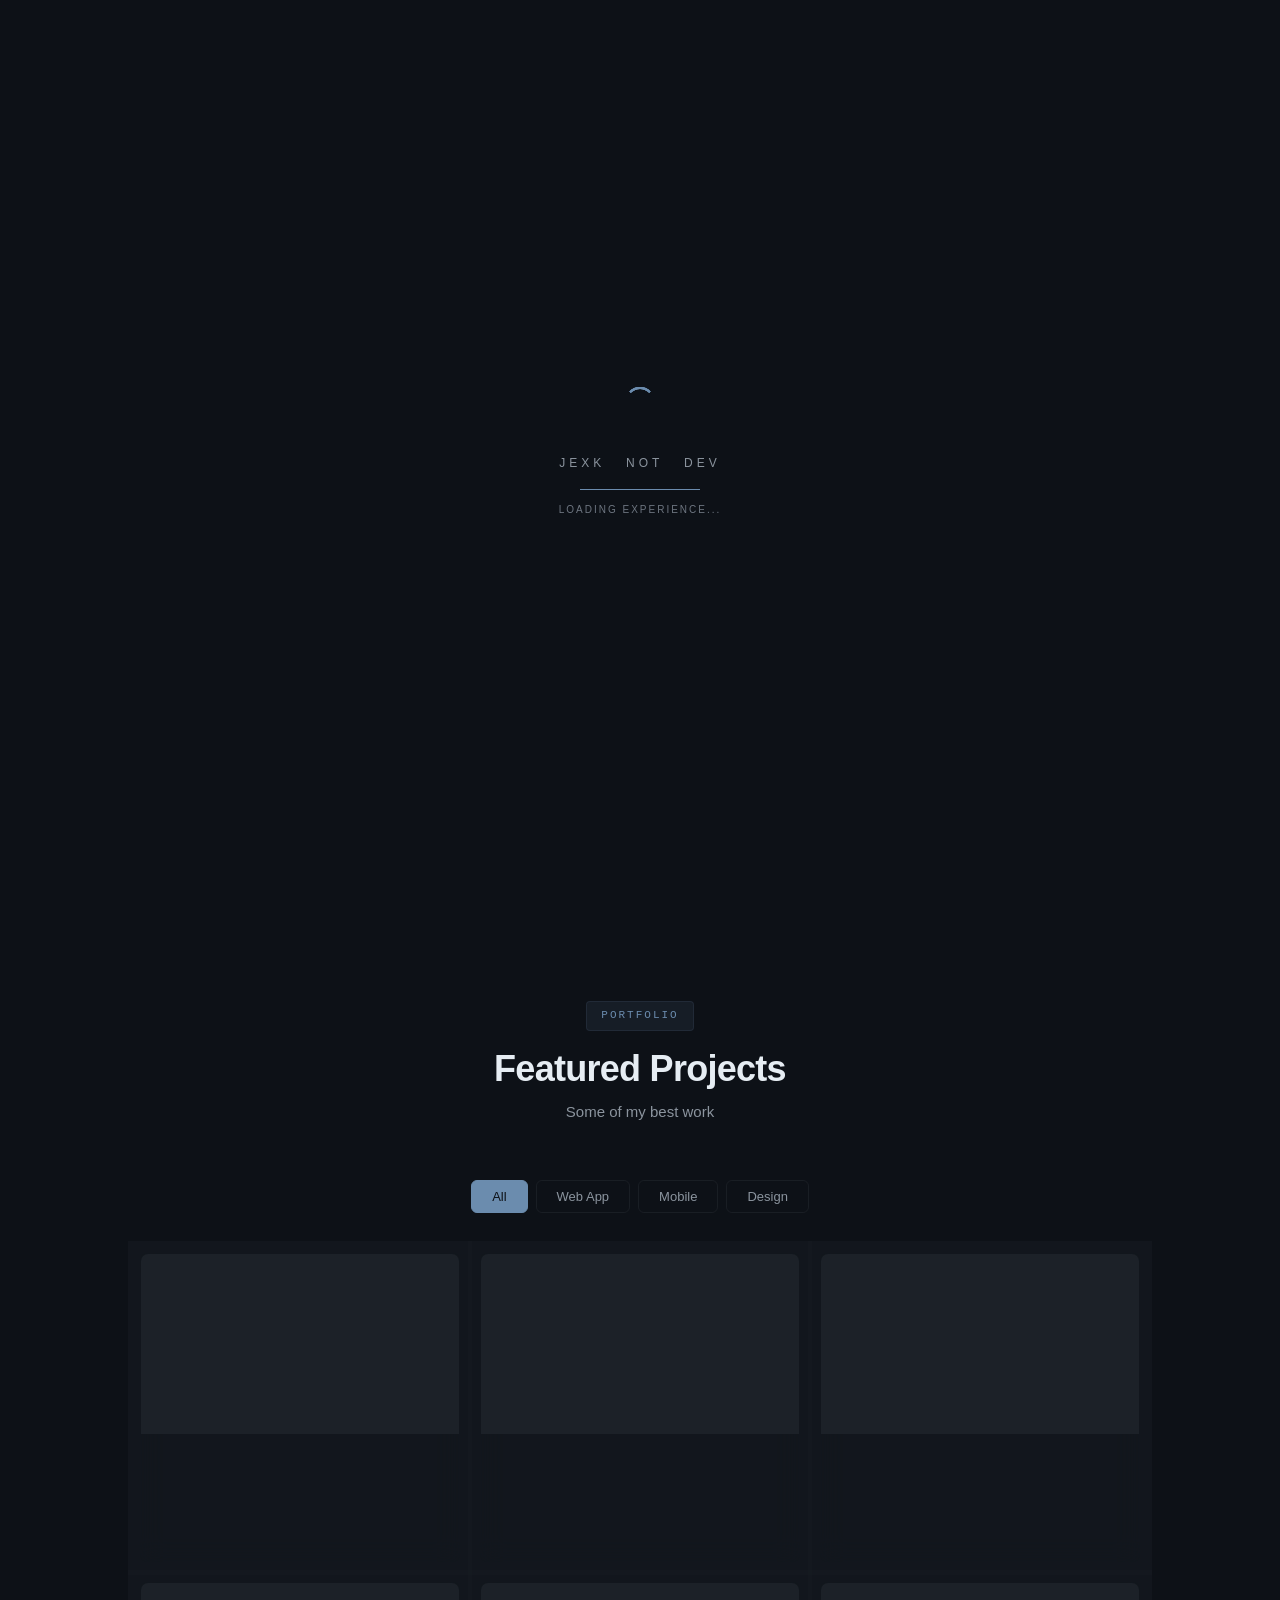
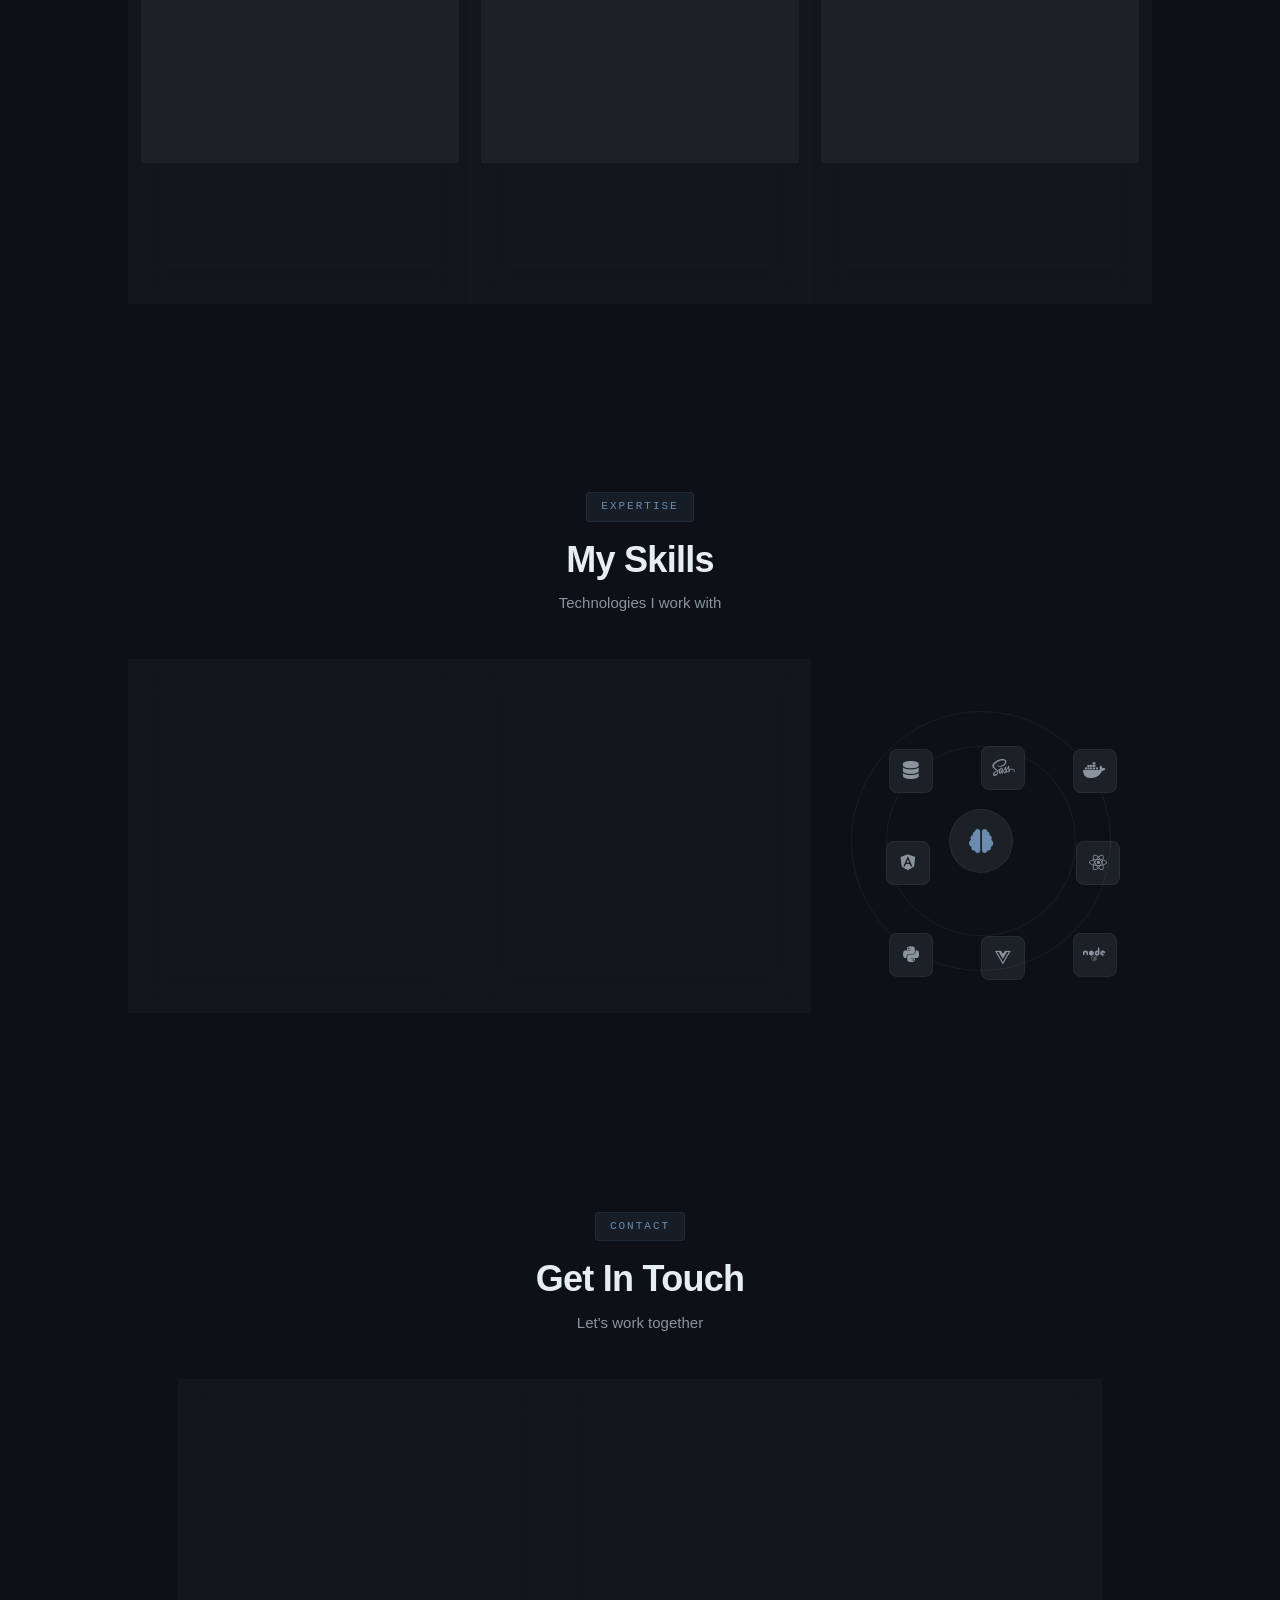
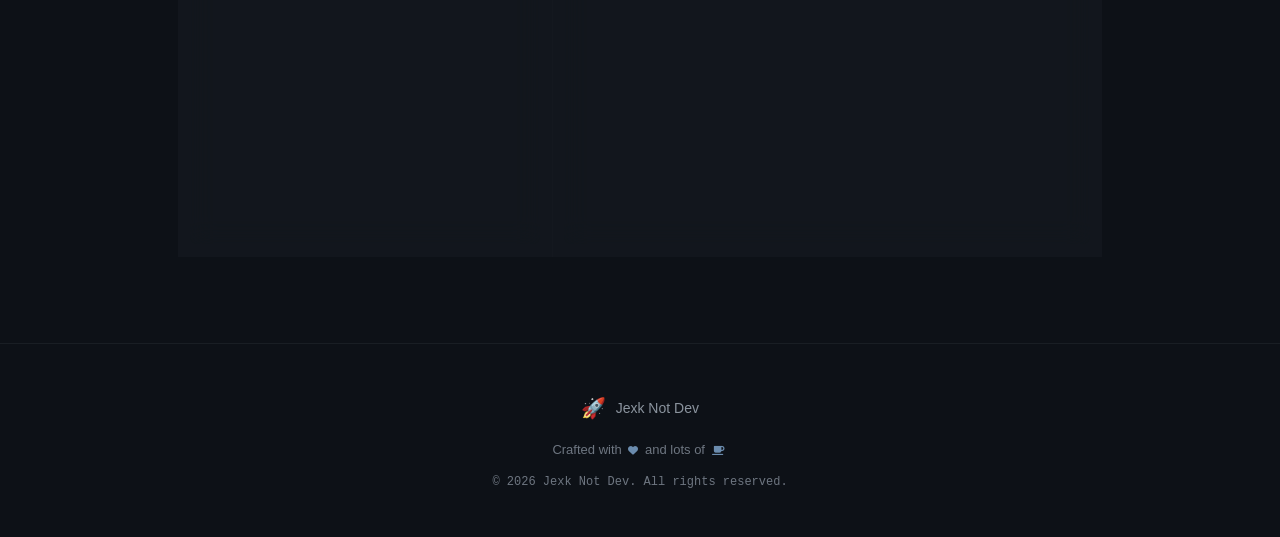
==== commit 0daad9bb: "Update index.html" ====
--- a/index.html
+++ b/index.html
@@ -49,7 +49,7 @@
     <nav class="navbar" id="navbar">
         <div class="nav-brand">
             <div class="logo-3d">
-                <span class="logo-text">JND</span>
+                <span class="logo-text">🚀</span>
             </div>
             <span class="brand-text">Jexk Not Dev</span>
         </div>
@@ -450,7 +450,7 @@
     <footer class="footer">
         <div class="footer-content">
             <div class="footer-brand">
-                <span class="logo-text">JND</span>
+                <span class="logo-text">🚀</span>
                 <span>Jexk Not Dev</span>
             </div>
             <p class="footer-text">Crafted with <i class="fas fa-heart"></i> and lots of <i class="fas fa-coffee"></i></p>
--- a/style.css
+++ b/style.css
@@ -1,28 +1,28 @@
-/* ===== CSS VARIABLES — CLEAN PROFESSIONAL ===== */
+/* ===== CSS VARIABLES — DARK BLUE NATURAL ===== */
 :root {
-    --primary: #b8956a;
-    --primary-soft: rgba(184, 149, 106, 0.08);
-    --primary-muted: rgba(184, 149, 106, 0.25);
-
-    --dark: #0c0c0e;
-    --dark-elevated: #141416;
-    --dark-surface: #1a1a1d;
-    --dark-border: rgba(255, 255, 255, 0.05);
-
-    --glass: rgba(255, 255, 255, 0.025);
-    --glass-border: rgba(255, 255, 255, 0.05);
-
-    --text: #e8e6e3;
-    --text-secondary: rgba(232, 230, 227, 0.5);
-    --text-tertiary: rgba(232, 230, 227, 0.3);
+    --primary: #6b8cae;
+    --primary-soft: rgba(107, 140, 174, 0.1);
+    --primary-muted: rgba(107, 140, 174, 0.3);
+
+    --dark: #0d1117;
+    --dark-elevated: #161b22;
+    --dark-surface: #1c2128;
+    --dark-border: rgba(139, 148, 158, 0.1);
+
+    --glass: rgba(22, 27, 34, 0.6);
+    --glass-border: rgba(139, 148, 158, 0.08);
+
+    --text: #e6edf3;
+    --text-secondary: #8b949e;
+    --text-tertiary: #6e7681;
 
     --font-heading: 'Space Grotesk', sans-serif;
     --font-body: 'Inter', sans-serif;
     --font-mono: 'SF Mono', 'Fira Code', monospace;
 
-    --transition: all 0.25s cubic-bezier(0.4, 0, 0.2, 1);
-    --shadow: 0 2px 16px rgba(0, 0, 0, 0.35);
-    --shadow-lg: 0 8px 32px rgba(0, 0, 0, 0.45);
+    --transition: all 0.2s ease;
+    --shadow: 0 1px 8px rgba(0, 0, 0, 0.3);
+    --shadow-lg: 0 4px 24px rgba(0, 0, 0, 0.4);
 }
 
 /* ===== RESET & BASE ===== */
@@ -78,18 +78,18 @@
 .loader-ring {
     display: inline-block;
     position: relative;
-    width: 44px;
-    height: 44px;
-    margin-bottom: 28px;
+    width: 40px;
+    height: 40px;
+    margin-bottom: 24px;
 }
 
 .loader-ring div {
     box-sizing: border-box;
     display: block;
     position: absolute;
-    width: 32px;
-    height: 32px;
-    margin: 6px;
+    width: 30px;
+    height: 30px;
+    margin: 5px;
     border: 2px solid var(--primary);
     border-radius: 50%;
     animation: loader-ring 1.2s cubic-bezier(0.5, 0, 0.5, 1) infinite;
@@ -107,10 +107,10 @@
 
 .loader-text {
     font-family: var(--font-heading);
-    font-size: 0.8125rem;
-    font-weight: 500;
-    letter-spacing: 5px;
-    margin-bottom: 20px;
+    font-size: 0.75rem;
+    font-weight: 500;
+    letter-spacing: 4px;
+    margin-bottom: 16px;
     color: var(--text-secondary);
     text-transform: uppercase;
 }
@@ -125,10 +125,10 @@
 }
 
 .loader-bar {
-    width: 140px;
+    width: 120px;
     height: 1px;
     background: var(--dark-border);
-    margin: 0 auto 14px;
+    margin: 0 auto 12px;
     overflow: hidden;
 }
 
@@ -147,7 +147,7 @@
 
 .loader-subtext {
     color: var(--text-tertiary);
-    font-size: 0.6875rem;
+    font-size: 0.625rem;
     letter-spacing: 2px;
     text-transform: uppercase;
 }
@@ -173,7 +173,8 @@
     left: 50%;
     transform: translate(-50%, -50%);
     object-fit: cover;
-    opacity: 0.35;
+    opacity: 0.7;
+    filter: blur(2px);
 }
 
 .video-overlay {
@@ -183,9 +184,7 @@
     width: 100%;
     height: 100%;
     background: 
-        radial-gradient(ellipse at 20% 50%, rgba(12, 12, 14, 0.96) 0%, transparent 50%),
-        radial-gradient(ellipse at 80% 50%, rgba(12, 12, 14, 0.96) 0%, transparent 50%),
-        linear-gradient(180deg, rgba(12, 12, 14, 0.99) 0%, rgba(12, 12, 14, 0.96) 40%, rgba(12, 12, 14, 0.99) 100%);
+        linear-gradient(180deg, rgba(13, 17, 23, 0.6) 0%, rgba(13, 17, 23, 0.4) 50%, rgba(13, 17, 23, 0.7) 100%);
 }
 
 /* ===== GLASS CARD ===== */
@@ -194,16 +193,16 @@
     backdrop-filter: blur(12px);
     -webkit-backdrop-filter: blur(12px);
     border: 1px solid var(--glass-border);
-    border-radius: 10px;
+    border-radius: 8px;
     padding: 24px;
     transition: var(--transition);
     box-shadow: var(--shadow);
 }
 
 .glass-card:hover {
-    background: rgba(255, 255, 255, 0.04);
-    border-color: rgba(184, 149, 106, 0.12);
-    transform: translateY(-2px);
+    background: rgba(22, 27, 34, 0.8);
+    border-color: rgba(107, 140, 174, 0.15);
+    transform: translateY(-1px);
     box-shadow: var(--shadow-lg);
 }
 
@@ -213,7 +212,7 @@
     top: 0;
     left: 0;
     width: 100%;
-    padding: 18px 40px;
+    padding: 16px 40px;
     display: flex;
     justify-content: space-between;
     align-items: center;
@@ -223,10 +222,10 @@
 }
 
 .navbar.scrolled {
-    background: rgba(12, 12, 14, 0.9);
+    background: rgba(13, 17, 23, 0.85);
     backdrop-filter: blur(16px);
     -webkit-backdrop-filter: blur(16px);
-    padding: 14px 40px;
+    padding: 12px 40px;
     box-shadow: 0 1px 0 var(--dark-border);
 }
 
@@ -356,7 +355,7 @@
 }
 
 .btn-primary:hover {
-    background: var(--text);
+    background: #7a9bb8;
     transform: translateY(-1px);
 }
 
@@ -368,7 +367,6 @@
 
 .btn-secondary:hover {
     border-color: var(--text-secondary);
-    color: var(--text);
     background: rgba(255, 255, 255, 0.02);
 }
 
@@ -393,7 +391,7 @@
     display: inline-block;
     padding: 5px 14px;
     background: var(--primary-soft);
-    border: 1px solid rgba(184, 149, 106, 0.15);
+    border: 1px solid rgba(107, 140, 174, 0.12);
     border-radius: 4px;
     font-family: var(--font-mono);
     font-size: 0.6875rem;
@@ -443,7 +441,7 @@
     gap: 8px;
     padding: 6px 14px;
     background: var(--primary-soft);
-    border: 1px solid rgba(184, 149, 106, 0.15);
+    border: 1px solid rgba(107, 140, 174, 0.12);
     border-radius: 4px;
     font-family: var(--font-mono);
     font-size: 0.6875rem;
@@ -459,10 +457,10 @@
 
 .hero-title {
     font-family: var(--font-heading);
-    font-size: 3rem;
+    font-size: 3.5rem;
     font-weight: 600;
-    line-height: 1.1;
-    margin-bottom: 16px;
+    line-height: 1.05;
+    margin-bottom: 20px;
     letter-spacing: -0.03em;
 }
 
@@ -475,33 +473,33 @@
 }
 
 .hero-subtitle {
-    font-size: 1rem;
+    font-size: 1.125rem;
     color: var(--text-secondary);
-    margin-bottom: 14px;
+    margin-bottom: 16px;
     font-weight: 400;
     line-height: 1.5;
 }
 
 .hero-description {
-    margin-bottom: 28px;
+    margin-bottom: 32px;
 }
 
 .hero-description p {
     color: var(--text-tertiary);
     line-height: 1.7;
-    font-size: 0.875rem;
+    font-size: 0.9375rem;
 }
 
 .hero-buttons {
     display: flex;
-    gap: 10px;
-    margin-bottom: 40px;
+    gap: 12px;
+    margin-bottom: 48px;
 }
 
 .hero-stats {
     display: flex;
-    gap: 32px;
-    padding-top: 6px;
+    gap: 48px;
+    padding-top: 24px;
     border-top: 1px solid var(--dark-border);
 }
 
@@ -512,7 +510,7 @@
 .stat-number {
     display: block;
     font-family: var(--font-heading);
-    font-size: 1.5rem;
+    font-size: 2rem;
     font-weight: 600;
     color: var(--text);
     line-height: 1;
@@ -524,10 +522,10 @@
     color: var(--text-tertiary);
     text-transform: uppercase;
     letter-spacing: 1.5px;
-    margin-top: 4px;
-}
-
-/* Hero 3D Container */
+    margin-top: 6px;
+}
+
+/* Hero Avatar */
 .hero-3d-container {
     flex: 1;
     max-width: 400px;
@@ -540,16 +538,16 @@
 
 .hero-avatar {
     position: relative;
-    width: 140px;
-    height: 140px;
+    width: 180px;
+    height: 180px;
 }
 
 .avatar-ring {
     position: absolute;
-    top: -6px;
-    left: -6px;
-    right: -6px;
-    bottom: -6px;
+    top: -8px;
+    left: -8px;
+    right: -8px;
+    bottom: -8px;
     border: 1px solid var(--dark-border);
     border-top-color: var(--primary);
     border-radius: 50%;
@@ -586,571 +584,8 @@
 }
 
 .avatar-inner i {
-    font-size: 2.5rem;
+    font-size: 3rem;
     color: var(--primary);
-}
-
-html {
-    scroll-behavior: smooth;
-    font-size: 16px;
-}
-
-body {
-    font-family: var(--font-body);
-    background: var(--dark);
-    color: var(--text);
-    overflow-x: hidden;
-    line-height: 1.6;
-    -webkit-font-smoothing: antialiased;
-    -moz-osx-font-smoothing: grayscale;
-}
-
-a {
-    text-decoration: none;
-    color: inherit;
-}
-
-ul {
-    list-style: none;
-}
-
-/* ===== LOADING SCREEN ===== */
-#loading-screen {
-    position: fixed;
-    top: 0;
-    left: 0;
-    width: 100%;
-    height: 100%;
-    background: var(--dark);
-    z-index: 99999;
-    display: flex;
-    align-items: center;
-    justify-content: center;
-    flex-direction: column;
-}
-
-.loader-container {
-    text-align: center;
-}
-
-.loader-ring {
-    display: inline-block;
-    position: relative;
-    width: 44px;
-    height: 44px;
-    margin-bottom: 28px;
-}
-
-.loader-ring div {
-    box-sizing: border-box;
-    display: block;
-    position: absolute;
-    width: 32px;
-    height: 32px;
-    margin: 6px;
-    border: 2px solid var(--primary);
-    border-radius: 50%;
-    animation: loader-ring 1.2s cubic-bezier(0.5, 0, 0.5, 1) infinite;
-    border-color: var(--primary) transparent transparent transparent;
-}
-
-.loader-ring div:nth-child(1) { animation-delay: -0.45s; }
-.loader-ring div:nth-child(2) { animation-delay: -0.3s; }
-.loader-ring div:nth-child(3) { animation-delay: -0.15s; }
-
-@keyframes loader-ring {
-    0% { transform: rotate(0deg); }
-    100% { transform: rotate(360deg); }
-}
-
-.loader-text {
-    font-family: var(--font-heading);
-    font-size: 0.8125rem;
-    font-weight: 500;
-    letter-spacing: 5px;
-    margin-bottom: 20px;
-    color: var(--text-secondary);
-    text-transform: uppercase;
-}
-
-.loader-text span {
-    display: inline-block;
-    opacity: 1;
-}
-
-.loader-text .space {
-    width: 6px;
-}
-
-.loader-bar {
-    width: 140px;
-    height: 1px;
-    background: var(--dark-border);
-    margin: 0 auto 14px;
-    overflow: hidden;
-}
-
-.loader-progress {
-    width: 0%;
-    height: 100%;
-    background: var(--primary);
-    animation: loader-progress 2s ease-in-out forwards;
-}
-
-@keyframes loader-progress {
-    0% { width: 0%; }
-    50% { width: 70%; }
-    100% { width: 100%; }
-}
-
-.loader-subtext {
-    color: var(--text-tertiary);
-    font-size: 0.6875rem;
-    letter-spacing: 2px;
-    text-transform: uppercase;
-}
-
-/* ===== VIDEO BACKGROUND ===== */
-.video-background {
-    position: fixed;
-    top: 0;
-    left: 0;
-    width: 100%;
-    height: 100%;
-    z-index: -1;
-    overflow: hidden;
-}
-
-.video-background video {
-    min-width: 100%;
-    min-height: 100%;
-    width: auto;
-    height: auto;
-    position: absolute;
-    top: 50%;
-    left: 50%;
-    transform: translate(-50%, -50%);
-    object-fit: cover;
-    opacity: 0.35;
-}
-
-.video-overlay {
-    position: absolute;
-    top: 0;
-    left: 0;
-    width: 100%;
-    height: 100%;
-    background: 
-        radial-gradient(ellipse at 20% 50%, rgba(12, 12, 14, 0.96) 0%, transparent 50%),
-        radial-gradient(ellipse at 80% 50%, rgba(12, 12, 14, 0.96) 0%, transparent 50%),
-        linear-gradient(180deg, rgba(12, 12, 14, 0.99) 0%, rgba(12, 12, 14, 0.96) 40%, rgba(12, 12, 14, 0.99) 100%);
-}
-
-/* ===== GLASS CARD ===== */
-.glass-card {
-    background: var(--glass);
-    backdrop-filter: blur(12px);
-    -webkit-backdrop-filter: blur(12px);
-    border: 1px solid var(--glass-border);
-    border-radius: 10px;
-    padding: 24px;
-    transition: var(--transition);
-    box-shadow: var(--shadow);
-}
-
-.glass-card:hover {
-    background: rgba(255, 255, 255, 0.04);
-    border-color: rgba(184, 149, 106, 0.12);
-    transform: translateY(-2px);
-    box-shadow: var(--shadow-lg);
-}
-
-/* ===== NAVIGATION ===== */
-.navbar {
-    position: fixed;
-    top: 0;
-    left: 0;
-    width: 100%;
-    padding: 18px 40px;
-    display: flex;
-    justify-content: space-between;
-    align-items: center;
-    z-index: 1000;
-    transition: var(--transition);
-    background: transparent;
-}
-
-.navbar.scrolled {
-    background: rgba(12, 12, 14, 0.9);
-    backdrop-filter: blur(16px);
-    -webkit-backdrop-filter: blur(16px);
-    padding: 14px 40px;
-    box-shadow: 0 1px 0 var(--dark-border);
-}
-
-.nav-brand {
-    display: flex;
-    align-items: center;
-    gap: 10px;
-}
-
-.logo-3d {
-    width: 32px;
-    height: 32px;
-    background: var(--primary);
-    border-radius: 6px;
-    display: flex;
-    align-items: center;
-    justify-content: center;
-    transition: var(--transition);
-}
-
-.logo-3d:hover {
-    background: var(--text);
-}
-
-.logo-text {
-    font-family: var(--font-heading);
-    font-weight: 700;
-    font-size: 0.75rem;
-    color: var(--dark);
-    letter-spacing: 0.5px;
-}
-
-.brand-text {
-    font-family: var(--font-heading);
-    font-size: 0.9375rem;
-    font-weight: 500;
-    color: var(--text);
-    letter-spacing: -0.02em;
-}
-
-.nav-menu {
-    display: flex;
-    gap: 28px;
-}
-
-.nav-link {
-    font-family: var(--font-body);
-    font-size: 0.8125rem;
-    font-weight: 500;
-    color: var(--text-secondary);
-    position: relative;
-    padding: 4px 0;
-    transition: var(--transition);
-    letter-spacing: 0.01em;
-}
-
-.nav-link:hover,
-.nav-link.active {
-    color: var(--text);
-}
-
-.nav-link::after {
-    content: '';
-    position: absolute;
-    bottom: -2px;
-    left: 0;
-    width: 0;
-    height: 1px;
-    background: var(--primary);
-    transition: width 0.3s ease;
-}
-
-.nav-link:hover::after,
-.nav-link.active::after {
-    width: 100%;
-}
-
-.hamburger {
-    display: none;
-    flex-direction: column;
-    gap: 5px;
-    cursor: pointer;
-    z-index: 1001;
-}
-
-.bar {
-    width: 22px;
-    height: 1.5px;
-    background: var(--text);
-    transition: var(--transition);
-    border-radius: 1px;
-}
-
-.hamburger.active .bar:nth-child(1) {
-    transform: rotate(45deg) translate(4px, 4px);
-}
-
-.hamburger.active .bar:nth-child(2) {
-    opacity: 0;
-}
-
-.hamburger.active .bar:nth-child(3) {
-    transform: rotate(-45deg) translate(4px, -4px);
-}
-
-/* ===== BUTTONS ===== */
-.btn {
-    display: inline-flex;
-    align-items: center;
-    gap: 8px;
-    padding: 10px 24px;
-    border-radius: 6px;
-    font-family: var(--font-body);
-    font-size: 0.8125rem;
-    font-weight: 500;
-    border: none;
-    cursor: pointer;
-    position: relative;
-    overflow: hidden;
-    transition: var(--transition);
-    letter-spacing: 0.01em;
-}
-
-.btn-primary {
-    background: var(--primary);
-    color: var(--dark);
-}
-
-.btn-primary:hover {
-    background: var(--text);
-    transform: translateY(-1px);
-}
-
-.btn-secondary {
-    background: transparent;
-    color: var(--text);
-    border: 1px solid var(--dark-border);
-}
-
-.btn-secondary:hover {
-    border-color: var(--text-secondary);
-    color: var(--text);
-    background: rgba(255, 255, 255, 0.02);
-}
-
-.btn-submit {
-    width: 100%;
-    justify-content: center;
-    margin-top: 12px;
-}
-
-/* ===== SECTIONS COMMON ===== */
-section {
-    padding: 100px 40px;
-    position: relative;
-}
-
-.section-header {
-    text-align: center;
-    margin-bottom: 56px;
-}
-
-.section-tag {
-    display: inline-block;
-    padding: 5px 14px;
-    background: var(--primary-soft);
-    border: 1px solid rgba(184, 149, 106, 0.15);
-    border-radius: 4px;
-    font-family: var(--font-mono);
-    font-size: 0.6875rem;
-    font-weight: 500;
-    color: var(--primary);
-    text-transform: uppercase;
-    letter-spacing: 2px;
-    margin-bottom: 16px;
-}
-
-.section-title {
-    font-family: var(--font-heading);
-    font-size: 2.25rem;
-    font-weight: 600;
-    margin-bottom: 10px;
-    color: var(--text);
-    letter-spacing: -0.02em;
-    line-height: 1.2;
-}
-
-.section-subtitle {
-    color: var(--text-secondary);
-    font-size: 0.9375rem;
-    font-weight: 400;
-}
-
-/* ===== HERO SECTION ===== */
-.hero {
-    min-height: 100vh;
-    display: flex;
-    align-items: center;
-    justify-content: space-between;
-    padding: 130px 40px 90px;
-    gap: 50px;
-    max-width: 1300px;
-    margin: 0 auto;
-}
-
-.hero-content {
-    flex: 1;
-    max-width: 520px;
-}
-
-.hero-badge {
-    display: inline-flex;
-    align-items: center;
-    gap: 8px;
-    padding: 6px 14px;
-    background: var(--primary-soft);
-    border: 1px solid rgba(184, 149, 106, 0.15);
-    border-radius: 4px;
-    font-family: var(--font-mono);
-    font-size: 0.6875rem;
-    font-weight: 500;
-    color: var(--primary);
-    margin-bottom: 28px;
-    letter-spacing: 1px;
-}
-
-.hero-badge i {
-    font-size: 0.5rem;
-}
-
-.hero-title {
-    font-family: var(--font-heading);
-    font-size: 3rem;
-    font-weight: 600;
-    line-height: 1.1;
-    margin-bottom: 16px;
-    letter-spacing: -0.03em;
-}
-
-.title-line {
-    display: block;
-}
-
-.title-line.highlight {
-    color: var(--primary);
-}
-
-.hero-subtitle {
-    font-size: 1rem;
-    color: var(--text-secondary);
-    margin-bottom: 14px;
-    font-weight: 400;
-    line-height: 1.5;
-}
-
-.hero-description {
-    margin-bottom: 28px;
-}
-
-.hero-description p {
-    color: var(--text-tertiary);
-    line-height: 1.7;
-    font-size: 0.875rem;
-}
-
-.hero-buttons {
-    display: flex;
-    gap: 10px;
-    margin-bottom: 40px;
-}
-
-.hero-stats {
-    display: flex;
-    gap: 32px;
-    padding-top: 6px;
-    border-top: 1px solid var(--dark-border);
-}
-
-.stat-item {
-    text-align: left;
-}
-
-.stat-number {
-    display: block;
-    font-family: var(--font-heading);
-    font-size: 1.5rem;
-    font-weight: 600;
-    color: var(--text);
-    line-height: 1;
-    letter-spacing: -0.02em;
-}
-
-.stat-label {
-    font-size: 0.6875rem;
-    color: var(--text-tertiary);
-    text-transform: uppercase;
-    letter-spacing: 1.5px;
-    margin-top: 4px;
-}
-
-/* Hero 3D Container */
-.hero-3d-container {
-    flex: 1;
-    max-width: 400px;
-    height: 400px;
-    position: relative;
-    display: flex;
-    align-items: center;
-    justify-content: center;
-}
-
-.hero-avatar {
-    position: relative;
-    width: 140px;
-    height: 140px;
-}
-
-.avatar-ring {
-    position: absolute;
-    top: -6px;
-    left: -6px;
-    right: -6px;
-    bottom: -6px;
-    border: 1px solid var(--dark-border);
-    border-top-color: var(--primary);
-    border-radius: 50%;
-    animation: spin 12s linear infinite;
-}
-
-.avatar-ring::before {
-    content: '';
-    position: absolute;
-    top: 4px;
-    left: 4px;
-    right: 4px;
-    bottom: 4px;
-    border: 1px solid var(--dark-border);
-    border-bottom-color: var(--primary);
-    border-radius: 50%;
-    animation: spin 18s linear infinite reverse;
-}
-
-@keyframes spin {
-    0% { transform: rotate(0deg); }
-    100% { transform: rotate(360deg); }
-}
-
-.avatar-inner {
-    width: 100%;
-    height: 100%;
-    background: var(--dark-surface);
-    border-radius: 50%;
-    display: flex;
-    align-items: center;
-    justify-content: center;
-    border: 1px solid var(--dark-border);
-}
-
-.avatar-inner i {
-    font-size: 2.5rem;
-    color: var(--primary);
-}
-
-/* Scroll Indicator */
-
-    100% { transform: translateY(10px); opacity: 0; }
 }
 
 /* ===== ABOUT SECTION ===== */
@@ -1164,54 +599,54 @@
 
 .about-card {
     text-align: center;
-    padding: 28px 20px;
+    padding: 32px 24px;
 }
 
 .about-card.featured {
-    border-color: rgba(184, 149, 106, 0.12);
-    background: rgba(184, 149, 106, 0.02);
+    border-color: rgba(107, 140, 174, 0.1);
+    background: rgba(107, 140, 174, 0.02);
 }
 
 .about-card.featured:hover {
-    border-color: rgba(184, 149, 106, 0.2);
+    border-color: rgba(107, 140, 174, 0.18);
 }
 
 .about-icon {
-    width: 44px;
-    height: 44px;
+    width: 48px;
+    height: 48px;
     background: var(--primary-soft);
-    border: 1px solid rgba(184, 149, 106, 0.15);
+    border: 1px solid rgba(107, 140, 174, 0.12);
     border-radius: 8px;
     display: flex;
     align-items: center;
     justify-content: center;
-    margin: 0 auto 16px;
-    font-size: 1rem;
+    margin: 0 auto 20px;
+    font-size: 1.125rem;
     color: var(--primary);
 }
 
 .about-image {
-    margin-bottom: 16px;
+    margin-bottom: 20px;
 }
 
 .image-frame {
-    width: 88px;
-    height: 88px;
+    width: 100px;
+    height: 100px;
     background: var(--dark-surface);
     border-radius: 50%;
     display: flex;
     align-items: center;
     justify-content: center;
     margin: 0 auto;
-    font-size: 2rem;
+    font-size: 2.25rem;
     color: var(--primary);
     border: 2px solid var(--dark-border);
 }
 
 .about-card h3 {
     font-family: var(--font-heading);
-    font-size: 1rem;
-    margin-bottom: 10px;
+    font-size: 1.125rem;
+    margin-bottom: 12px;
     color: var(--text);
     font-weight: 500;
 }
@@ -1219,36 +654,36 @@
 .about-role {
     color: var(--primary);
     font-family: var(--font-mono);
-    font-size: 0.6875rem;
+    font-size: 0.75rem;
     font-weight: 500;
     text-transform: uppercase;
     letter-spacing: 1.5px;
-    margin-bottom: 10px;
+    margin-bottom: 12px;
 }
 
 .about-bio {
     color: var(--text-secondary);
     line-height: 1.6;
-    margin-bottom: 16px;
-    font-size: 0.8125rem;
+    margin-bottom: 20px;
+    font-size: 0.875rem;
 }
 
 .about-social {
     display: flex;
     justify-content: center;
-    gap: 8px;
+    gap: 10px;
 }
 
 .social-btn {
-    width: 34px;
-    height: 34px;
+    width: 36px;
+    height: 36px;
     background: transparent;
     border: 1px solid var(--dark-border);
     border-radius: 6px;
     display: flex;
     align-items: center;
     justify-content: center;
-    font-size: 0.8125rem;
+    font-size: 0.875rem;
     color: var(--text-secondary);
     transition: var(--transition);
 }
@@ -1260,28 +695,28 @@
 }
 
 .social-btn.large {
-    width: 38px;
-    height: 38px;
-    font-size: 0.9375rem;
+    width: 40px;
+    height: 40px;
+    font-size: 1rem;
 }
 
 /* ===== PROJECTS SECTION ===== */
 .projects-filter {
     display: flex;
     justify-content: center;
-    gap: 6px;
+    gap: 8px;
     margin-bottom: 40px;
     flex-wrap: wrap;
 }
 
 .filter-btn {
-    padding: 6px 18px;
+    padding: 8px 20px;
     background: transparent;
     border: 1px solid var(--dark-border);
-    border-radius: 4px;
+    border-radius: 6px;
     color: var(--text-secondary);
     font-family: var(--font-body);
-    font-size: 0.75rem;
+    font-size: 0.8125rem;
     font-weight: 500;
     cursor: pointer;
     transition: var(--transition);
@@ -1297,7 +732,7 @@
 .projects-grid {
     display: grid;
     grid-template-columns: repeat(3, 1fr);
-    gap: 16px;
+    gap: 20px;
     max-width: 1000px;
     margin: 0 auto;
 }
@@ -1314,7 +749,7 @@
 
 .project-image {
     position: relative;
-    height: 160px;
+    height: 180px;
     overflow: hidden;
 }
 
@@ -1325,7 +760,7 @@
     display: flex;
     align-items: center;
     justify-content: center;
-    font-size: 2rem;
+    font-size: 2.5rem;
     color: var(--primary);
     transition: var(--transition);
 }
@@ -1340,11 +775,11 @@
     left: 0;
     width: 100%;
     height: 100%;
-    background: rgba(12, 12, 14, 0.96);
-    display: flex;
-    align-items: center;
-    justify-content: center;
-    gap: 10px;
+    background: rgba(13, 17, 23, 0.85);
+    display: flex;
+    align-items: center;
+    justify-content: center;
+    gap: 12px;
     opacity: 0;
     transition: var(--transition);
 }
@@ -1354,15 +789,15 @@
 }
 
 .project-link {
-    width: 36px;
-    height: 36px;
+    width: 40px;
+    height: 40px;
     background: var(--primary);
-    border-radius: 6px;
+    border-radius: 8px;
     display: flex;
     align-items: center;
     justify-content: center;
     color: var(--dark);
-    font-size: 0.8125rem;
+    font-size: 0.875rem;
     transform: translateY(6px);
     transition: var(--transition);
 }
@@ -1372,41 +807,41 @@
 }
 
 .project-link:hover {
-    background: var(--text);
+    background: #7a9bb8;
 }
 
 .project-info {
-    padding: 16px;
+    padding: 20px;
 }
 
 .project-info h3 {
     font-family: var(--font-heading);
-    font-size: 0.875rem;
-    margin-bottom: 4px;
+    font-size: 0.9375rem;
+    margin-bottom: 6px;
     color: var(--text);
     font-weight: 500;
 }
 
 .project-info p {
     color: var(--text-tertiary);
-    font-size: 0.75rem;
-    margin-bottom: 10px;
+    font-size: 0.8125rem;
+    margin-bottom: 12px;
     line-height: 1.5;
 }
 
 .project-tags {
     display: flex;
-    gap: 5px;
+    gap: 6px;
     flex-wrap: wrap;
 }
 
 .project-tags span {
-    padding: 2px 8px;
+    padding: 3px 10px;
     background: var(--dark-surface);
     border: 1px solid var(--dark-border);
-    border-radius: 3px;
+    border-radius: 4px;
     font-family: var(--font-mono);
-    font-size: 0.625rem;
+    font-size: 0.6875rem;
     color: var(--text-secondary);
     font-weight: 500;
 }
@@ -1415,67 +850,67 @@
 .skills-content {
     display: grid;
     grid-template-columns: 1fr 1fr 1fr;
-    gap: 20px;
+    gap: 24px;
     max-width: 1000px;
     margin: 0 auto;
     align-items: start;
 }
 
 .skills-category {
-    padding: 28px;
+    padding: 32px;
 }
 
 .skills-category h3 {
     font-family: var(--font-heading);
-    font-size: 0.9375rem;
+    font-size: 1rem;
+    margin-bottom: 24px;
+    display: flex;
+    align-items: center;
+    gap: 10px;
+    color: var(--text);
+    font-weight: 500;
+}
+
+.skills-category h3 i {
+    font-size: 1rem;
+    color: var(--primary);
+}
+
+.skill-item {
     margin-bottom: 20px;
-    display: flex;
-    align-items: center;
-    gap: 8px;
-    color: var(--text);
-    font-weight: 500;
-}
-
-.skills-category h3 i {
+}
+
+.skill-info {
+    display: flex;
+    justify-content: space-between;
+    margin-bottom: 8px;
+}
+
+.skill-name {
+    font-weight: 500;
+    color: var(--text-secondary);
     font-size: 0.875rem;
-    color: var(--primary);
-}
-
-.skill-item {
-    margin-bottom: 16px;
-}
-
-.skill-info {
-    display: flex;
-    justify-content: space-between;
-    margin-bottom: 6px;
-}
-
-.skill-name {
-    font-weight: 500;
-    color: var(--text-secondary);
-    font-size: 0.8125rem;
 }
 
 .skill-percent {
     color: var(--primary);
     font-weight: 500;
     font-family: var(--font-mono);
-    font-size: 0.75rem;
+    font-size: 0.8125rem;
 }
 
 .skill-bar {
     width: 100%;
-    height: 2px;
+    height: 3px;
     background: var(--dark-surface);
-    border-radius: 1px;
+    border-radius: 2px;
     overflow: hidden;
 }
 
 .skill-progress {
     height: 100%;
     background: var(--primary);
-    border-radius: 1px;
+    border-radius: 2px;
     width: 0%;
     transition: width 1.5s cubic-bezier(0.4, 0, 0.2, 1);
 }
@@ -1485,13 +920,13 @@
     display: flex;
     align-items: center;
     justify-content: center;
-    min-height: 300px;
+    min-height: 340px;
 }
 
 .orbit-container {
     position: relative;
-    width: 240px;
-    height: 240px;
+    width: 280px;
+    height: 280px;
 }
 
 .orbit-center {
@@ -1499,15 +934,15 @@
     top: 50%;
     left: 50%;
     transform: translate(-50%, -50%);
-    width: 56px;
-    height: 56px;
+    width: 64px;
+    height: 64px;
     background: var(--dark-surface);
     border: 1px solid var(--dark-border);
     border-radius: 50%;
     display: flex;
     align-items: center;
     justify-content: center;
-    font-size: 1.25rem;
+    font-size: 1.5rem;
     color: var(--primary);
     z-index: 10;
 }
@@ -1522,36 +957,36 @@
 }
 
 .ring-1 {
-    width: 160px;
-    height: 160px;
+    width: 190px;
+    height: 190px;
     animation: orbit-spin 28s linear infinite;
 }
 
 .ring-2 {
-    width: 220px;
-    height: 220px;
+    width: 260px;
+    height: 260px;
     animation: orbit-spin 40s linear infinite reverse;
 }
 
 .orbit-item {
     position: absolute;
-    width: 36px;
-    height: 36px;
+    width: 44px;
+    height: 44px;
     background: var(--dark-surface);
     border: 1px solid var(--dark-border);
-    border-radius: 6px;
-    display: flex;
-    align-items: center;
-    justify-content: center;
-    font-size: 1rem;
+    border-radius: 8px;
+    display: flex;
+    align-items: center;
+    justify-content: center;
+    font-size: 1.125rem;
     color: var(--text-secondary);
     top: 50%;
     left: 50%;
-    transform: rotate(var(--angle)) translateX(80px) rotate(calc(-1 * var(--angle)));
+    transform: rotate(var(--angle)) translateX(95px) rotate(calc(-1 * var(--angle)));
 }
 
 .ring-2 .orbit-item {
-    transform: rotate(var(--angle)) translateX(110px) rotate(calc(-1 * var(--angle)));
+    transform: rotate(var(--angle)) translateX(130px) rotate(calc(-1 * var(--angle)));
 }
 
 @keyframes orbit-spin {
@@ -1563,15 +998,15 @@
 .contact-content {
     display: grid;
     grid-template-columns: 1fr 1.5fr;
-    gap: 20px;
+    gap: 24px;
     max-width: 900px;
     margin: 0 auto;
 }
 
 .contact-info h3 {
     font-family: var(--font-heading);
-    font-size: 1rem;
-    margin-bottom: 20px;
+    font-size: 1.125rem;
+    margin-bottom: 24px;
     color: var(--text);
     font-weight: 500;
 }
@@ -1579,11 +1014,11 @@
 .contact-item {
     display: flex;
     align-items: center;
-    gap: 12px;
-    margin-bottom: 14px;
-    padding: 10px;
+    gap: 14px;
+    margin-bottom: 16px;
+    padding: 12px;
     background: transparent;
-    border-radius: 6px;
+    border-radius: 8px;
     transition: var(--transition);
 }
 
@@ -1592,15 +1027,15 @@
 }
 
 .contact-icon {
-    width: 36px;
-    height: 36px;
+    width: 40px;
+    height: 40px;
     background: var(--primary-soft);
-    border: 1px solid rgba(184, 149, 106, 0.12);
-    border-radius: 6px;
-    display: flex;
-    align-items: center;
-    justify-content: center;
-    font-size: 0.8125rem;
+    border: 1px solid rgba(107, 140, 174, 0.1);
+    border-radius: 8px;
+    display: flex;
+    align-items: center;
+    justify-content: center;
+    font-size: 0.875rem;
     color: var(--primary);
     flex-shrink: 0;
 }
@@ -1611,7 +1046,7 @@
 }
 
 .contact-label {
-    font-size: 0.625rem;
+    font-size: 0.6875rem;
     color: var(--text-tertiary);
     text-transform: uppercase;
     letter-spacing: 1px;
@@ -1622,50 +1057,50 @@
 .contact-value {
     font-weight: 500;
     color: var(--text-secondary);
-    font-size: 0.8125rem;
+    font-size: 0.875rem;
 }
 
 .contact-social {
     display: flex;
-    gap: 8px;
-    margin-top: 20px;
+    gap: 10px;
+    margin-top: 24px;
 }
 
 /* Contact Form */
 .contact-form-container {
-    padding: 28px;
+    padding: 32px;
 }
 
 .form-group {
     position: relative;
-    margin-bottom: 20px;
+    margin-bottom: 24px;
 }
 
 .form-group input,
 .form-group textarea {
     width: 100%;
-    padding: 10px 0;
+    padding: 12px 0;
     background: transparent;
     border: none;
     border-bottom: 1px solid var(--dark-border);
     color: var(--text);
     font-family: var(--font-body);
-    font-size: 0.875rem;
+    font-size: 0.9375rem;
     outline: none;
     transition: var(--transition);
 }
 
 .form-group textarea {
     resize: vertical;
-    min-height: 80px;
+    min-height: 100px;
 }
 
 .form-group label {
     position: absolute;
-    top: 10px;
+    top: 12px;
     left: 0;
     color: var(--text-tertiary);
-    font-size: 0.875rem;
+    font-size: 0.9375rem;
     pointer-events: none;
     transition: var(--transition);
 }
@@ -1681,8 +1116,8 @@
 .form-group textarea:focus ~ label,
 .form-group input:valid ~ label,
 .form-group textarea:valid ~ label {
-    top: -14px;
-    font-size: 0.625rem;
+    top: -16px;
+    font-size: 0.6875rem;
     color: var(--primary);
     font-family: var(--font-mono);
     text-transform: uppercase;
@@ -1706,7 +1141,7 @@
 
 /* ===== FOOTER ===== */
 .footer {
-    padding: 40px;
+    padding: 48px;
     text-align: center;
     border-top: 1px solid var(--dark-border);
     background: transparent;
@@ -1716,13 +1151,13 @@
     display: flex;
     align-items: center;
     justify-content: center;
-    gap: 8px;
-    margin-bottom: 12px;
+    gap: 10px;
+    margin-bottom: 16px;
 }
 
 .footer-brand .logo-text {
     font-family: var(--font-heading);
-    font-size: 1.125rem;
+    font-size: 1.25rem;
     font-weight: 600;
     color: var(--primary);
     letter-spacing: -0.02em;
@@ -1730,41 +1165,41 @@
 
 .footer-brand span:last-child {
     font-family: var(--font-heading);
-    font-size: 0.8125rem;
+    font-size: 0.875rem;
     font-weight: 500;
     color: var(--text-secondary);
 }
 
 .footer-text {
     color: var(--text-tertiary);
-    font-size: 0.75rem;
-    margin-bottom: 10px;
+    font-size: 0.8125rem;
+    margin-bottom: 12px;
 }
 
 .footer-text i {
     color: var(--primary);
     margin: 0 3px;
-    font-size: 0.5rem;
+    font-size: 0.625rem;
 }
 
 .footer-copy {
     color: var(--text-tertiary);
-    font-size: 0.6875rem;
+    font-size: 0.75rem;
     font-family: var(--font-mono);
 }
 
 /* ===== BACK TO TOP ===== */
 .back-to-top {
     position: fixed;
-    bottom: 20px;
-    right: 20px;
-    width: 36px;
-    height: 36px;
+    bottom: 24px;
+    right: 24px;
+    width: 40px;
+    height: 40px;
     background: var(--dark-surface);
     border: 1px solid var(--dark-border);
-    border-radius: 6px;
+    border-radius: 8px;
     color: var(--text-secondary);
-    font-size: 0.8125rem;
+    font-size: 0.875rem;
     cursor: pointer;
     display: flex;
     align-items: center;
@@ -1874,7 +1309,7 @@
         width: 80%;
         max-width: 320px;
         height: 100vh;
-        background: rgba(12, 12, 14, 0.99);
+        background: rgba(13, 17, 23, 0.98);
         backdrop-filter: blur(16px);
         flex-direction: column;
         align-items: center;
@@ -1897,7 +1332,7 @@
     }
 
     .hero-title {
-        font-size: 2.25rem;
+        font-size: 2.5rem;
     }
 
     .projects-grid {
@@ -1935,7 +1370,7 @@
 
 @media (max-width: 480px) {
     .hero-title {
-        font-size: 1.875rem;
+        font-size: 2rem;
     }
 
     .hero-badge {
@@ -1944,12 +1379,12 @@
     }
 
     .hero-avatar {
-        width: 110px;
-        height: 110px;
+        width: 140px;
+        height: 140px;
     }
 
     .avatar-inner i {
-        font-size: 2rem;
+        font-size: 2.5rem;
     }
 }
 
